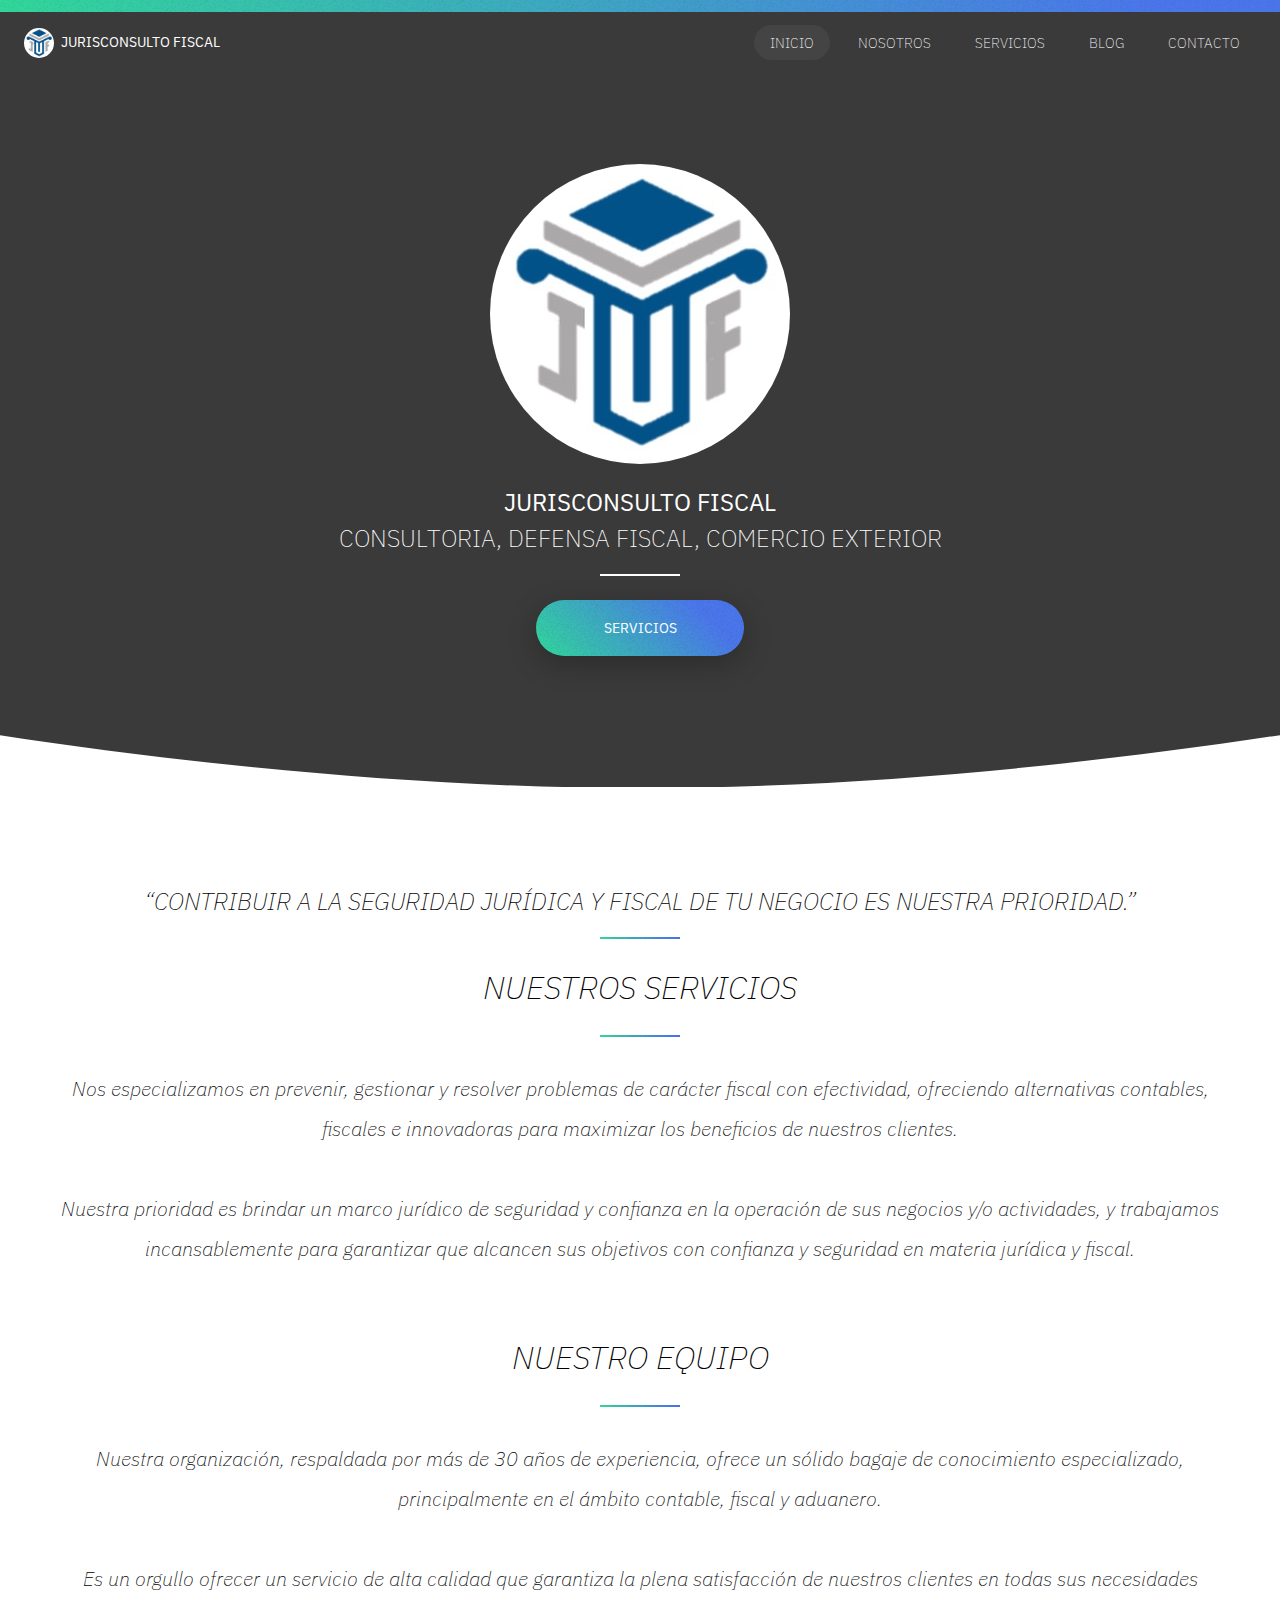
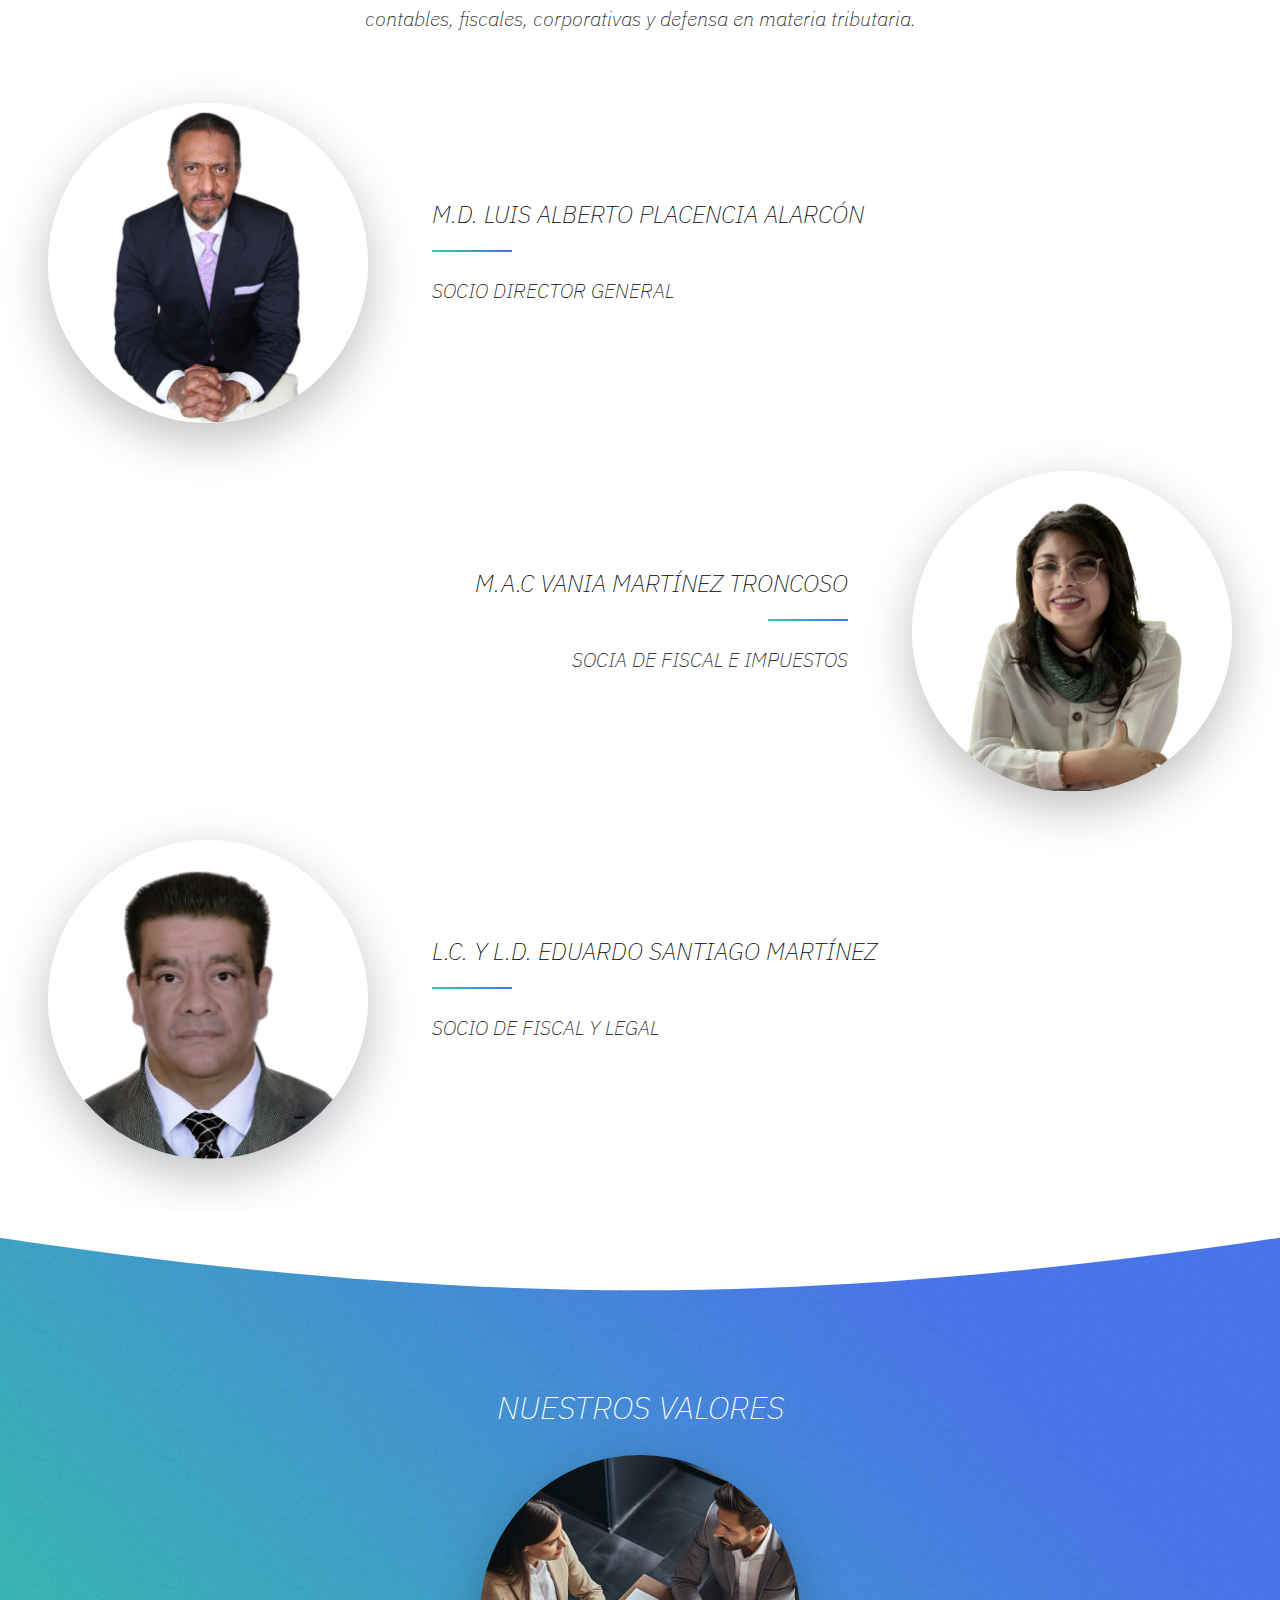
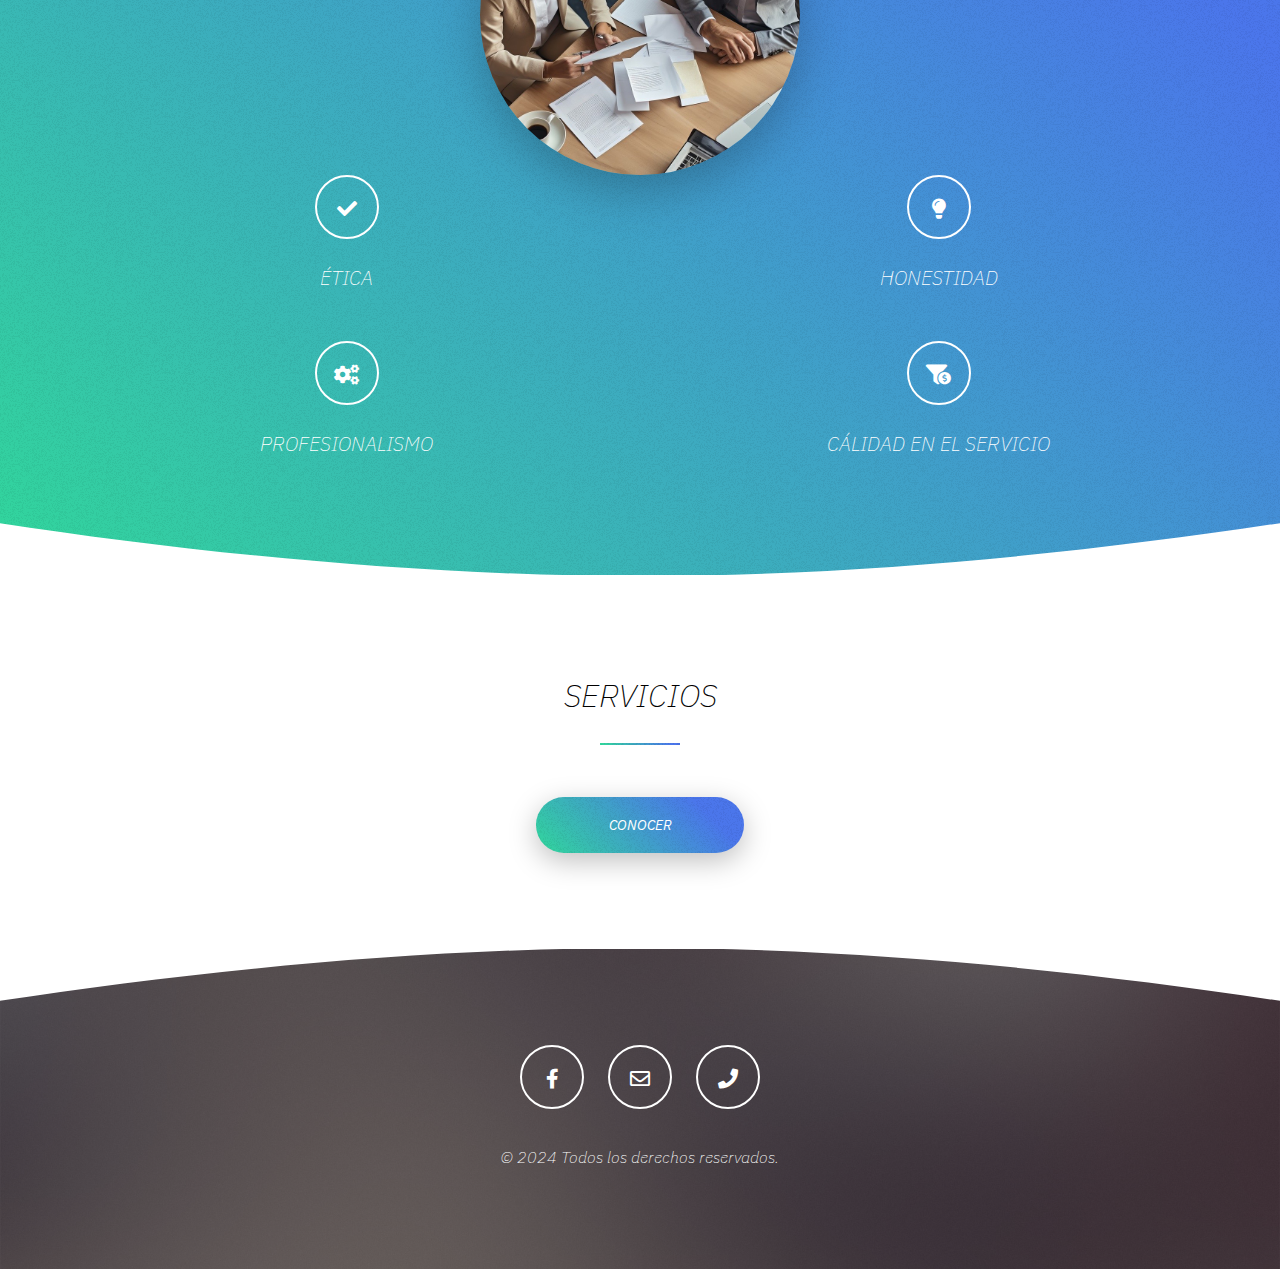
==== index.html @ c3cc542b "Update index.html" ====
<!DOCTYPE HTML>
<html lang="es">
	<head>
		<title>JURISCONSULTO FISCAL</title>
		<link href='images/logo.jpg' rel='shortcut icon' type='image/jpg'>
		<meta charset="utf-8" />
		<meta name="viewport" content="width=device-width, initial-scale=1, user-scalable=no" />
		<meta name="description" content="" />
		<meta name="keywords" content="" />
		<link rel="stylesheet" href="assets/css/main.css" />
	</head>
	<body class="is-preload">

		<!-- Wrapper -->
			<div id="wrapper">

				<!-- Header -->
					<section id="header" class="alt">

						<!-- Logo -->
							<a href="index.html" class="logo"><img src="images/logo.jpg" id="imagenavbar" alt="icon"><strong>JURISCONSULTO FISCAL</strong></a>

						<!-- Nav -->
							<nav id="nav">
								<ul>
									<li class="current"><a href="index.html">Inicio</a></li>
									<li><a href="#second">Nosotros</a></li>
									<li><a href="servicios.html">Servicios</a></li>
									<li><a href="blog.html">Blog</a></li>
									<li><a href="contacto.html">Contacto</a></li>
								</ul>
							</nav>

					</section>

				<!-- Banner -->
					<section id="banner">
						<div class="content">
							<header class="major special">
								<img src="images/logo.jpg" id="imageprin" alt="logo">
								<h3><strong>JURISCONSULTO FISCAL</strong><br>
									CONSULTORIA, DEFENSA FISCAL, COMERCIO EXTERIOR
								</h3>
							</header>
							<ul class="actions special">
								<li><a href="#first" class="button primary wide scrolly">servicios</a></li>
							</ul>
						</div>
					</section>

				<!-- Section -->
					<section class="wrapper style1" id="first">
						<div class="inner">
							<header class="major special">
								<h3><i>“Contribuir a la seguridad jurídica y fiscal de tu negocio es nuestra prioridad.”</h3>
								<h2>Nuestros servicios</h2>
								<p>Nos especializamos en prevenir, gestionar y resolver problemas de carácter fiscal con efectividad, ofreciendo alternativas contables, fiscales e innovadoras para maximizar los beneficios de nuestros clientes.<br/><br/>
									Nuestra prioridad es brindar un marco jurídico de seguridad y confianza en la operación de sus negocios y/o actividades, y trabajamos incansablemente para garantizar que alcancen sus objetivos con confianza y seguridad en materia jurídica y fiscal.</p>
								<h2 id="second">Nuestro equipo</h2>
								<p>Nuestra organización, respaldada por más de 30 años de experiencia, ofrece un sólido bagaje de conocimiento especializado, principalmente en el ámbito contable, fiscal y aduanero. <br><br>
									Es un orgullo ofrecer un servicio de alta calidad que garantiza la plena satisfacción de nuestros clientes en todas sus necesidades contables, fiscales, corporativas y defensa en materia tributaria.</p>
							</header>
							<div class="spotlights">
								<section>
									<div class="image"><img src="images/LAPA.jpg" alt="LAPA" /></div>
									<div class="content">
										<header class="major">
											<h3>M.D. Luis Alberto Placencia Alarcón</h3>
										</header>
										<h4>Socio Director General</h4>
									</div>
								</section>
								<section>
									<div class="image"><img src="images/VMT.jpg" alt="VMT" /></div>
									<div class="content">
										<header class="major">
											<h3>M.A.C Vania Martínez Troncoso</h3>
										</header>
										<h4>Socia de Fiscal e Impuestos</h4>
									</div>
								</section>
								<section>
									<div class="image"><img src="images/ESM.jpg" alt="ESM" /></div>
									<div class="content">
										<header class="major">
											<h3>L.C. y L.D. Eduardo Santiago Martínez</h3>
										</header>
										<h4>Socio de Fiscal y Legal</h4>
									</div>
								</section>
							</div>
						</div>
					</section>

				<!-- Section -->
					<section class="wrapper style2 alt">
						<div class="inner">
							<!-- <header class="major special"></header> -->
							<header class="special">
								<h2>Nuestros Valores</h2>
							</header>
							<div class="features">
								<ul>
									<li>
										<span class="icon alt major solid fas fa-check"></span>
										<h3>Ética</h3>
									</li>
									<li>
										<span class="icon alt major solid fas fa-cogs"></span>
										<h3>Profesionalismo</h3>
									</li>
								</ul>
								<span class="image" style="margin: auto;"><img src="images/banner2.jpg" alt="" /></span><br><br><br><br>
								<ul>
									<li>
										<span class="icon alt major solid far fa-lightbulb"></span>
										<h3>Honestidad</h3>
									</li>
									<li>
										<span class="icon alt major solid fas fa-funnel-dollar"></span>
										<h3>Cálidad en el servicio</h3>
									</li>
								</ul>
							</div>
						</div>
					</section>

				<!-- Section -->
					<section class="wrapper style1">
						<div class="inner">
							<header class="major special alt">
								<h2>Servicios</h2>
								<p></p>
							</header>
							<ul class="actions special">
								<li><a href="servicios.html" class="button primary wide">Conocer</a></li>
							</ul>
						</div>
					</section>

				<!-- Footer -->
					<section id="footer">
						<ul class="icons">
							<li><a href="#" class="icon alt brands fa-facebook-f"><span class="label">Facebook</span></a></li>
							<li><a href="contacto.html" class="icon alt fa-envelope"><span class="label">Email</span></a></li>
							<li><a href="contacto.html" class="icon alt solid fa-phone"><span class="label">Phone</span></a></li>
						</ul>
						<p class="copyright">
							&copy; 2024 Todos los derechos reservados.
						</p>
					</section>

			</div>

		<!-- Scripts -->
			<script src="assets/js/jquery.min.js"></script>
			<script src="assets/js/jquery.dropotron.min.js"></script>
			<script src="assets/js/jquery.scrollex.min.js"></script>
			<script src="assets/js/jquery.scrolly.min.js"></script>
			<script src="assets/js/browser.min.js"></script>
			<script src="assets/js/breakpoints.min.js"></script>
			<script src="assets/js/util.js"></script>
			<script src="assets/js/main.js"></script>

	</body>
</html>
---- assets/css/main.css ----
@import url(fontawesome-all.min.css);
@import url("https://fonts.googleapis.com/css?family=IBM+Plex+Sans:300,300i,500,500i");

/*
	Hyperbolic by Pixelarity
	pixelarity.com | hello@pixelarity.com
	License: pixelarity.com/license
*/

html, body, div, span, applet, object,
iframe, h1, h2, h3, h4, h5, h6, p, blockquote,
pre, a, abbr, acronym, address, big, cite,
code, del, dfn, em, img, ins, kbd, q, s, samp,
small, strike, strong, sub, sup, tt, var, b,
u, i, center, dl, dt, dd, ol, ul, li, fieldset,
form, label, legend, table, caption, tbody,
tfoot, thead, tr, th, td, article, aside,
canvas, details, embed, figure, figcaption,
footer, header, hgroup, menu, nav, output, ruby,
section, summary, time, mark, audio, video {
	margin: 0;
	padding: 0;
	border: 0;
	font-size: 100%;
	font: inherit;
	vertical-align: baseline;}

article, aside, details, figcaption, figure,
footer, header, hgroup, menu, nav, section {
	display: block;}

body {
	line-height: 1;
}

ol, ul {
	list-style: none;
}

blockquote, q {
	quotes: none;
}

	blockquote:before, blockquote:after, q:before, q:after {
		content: '';
		content: none;
	}

table {
	border-collapse: collapse;
	border-spacing: 0;
}

body {
	-webkit-text-size-adjust: none;
}

mark {
	background-color: transparent;
	color: inherit;
}

input::-moz-focus-inner {
	border: 0;
	padding: 0;
}

input, select, textarea {
	-moz-appearance: none;
	-webkit-appearance: none;
	-ms-appearance: none;
	appearance: none;
}

/* Basic */

	@-ms-viewport {
		width: device-width;
	}

	body {
		-ms-overflow-style: scrollbar;
	}

	@media screen and (max-width: 480px) {

		html, body {
			min-width: 320px;
		}

	}

	html {
		box-sizing: border-box;
	}

	*, *:before, *:after {
		box-sizing: inherit;
	}

	body.is-preload *, body.is-preload *:before, body.is-preload *:after {
		-moz-animation: none !important;
		-webkit-animation: none !important;
		-ms-animation: none !important;
		animation: none !important;
		-moz-transition: none !important;
		-webkit-transition: none !important;
		-ms-transition: none !important;
		transition: none !important;
	}

/* Typography */

	html {
		font-size: 14pt;
	}

		@media screen and (max-width: 1680px) {

			html {
				font-size: 12pt;
			}

		}

		@media screen and (max-width: 736px) {

			html {
				font-size: 11pt;
			}

		}

		@media screen and (max-width: 360px) {

			html {
				font-size: 10pt;
			}

		}

	body {
		background-color: #333333;
		color: #000000;
	}

	body, input, select, textarea {
		font-family: "IBM Plex Sans", Helvetica, sans-serif;
		font-weight: 200;
		font-size: 1rem;
		line-height: 2;
	}

	a {
		-moz-transition: color 0.2s ease-in-out, border-bottom-color 0.2s ease-in-out;
		-webkit-transition: color 0.2s ease-in-out, border-bottom-color 0.2s ease-in-out;
		-ms-transition: color 0.2s ease-in-out, border-bottom-color 0.2s ease-in-out;
		transition: color 0.2s ease-in-out, border-bottom-color 0.2s ease-in-out;
		border-bottom: dotted 1px;
		text-decoration: none;
	}

		a:hover {
			border-bottom-color: transparent;
		}

	strong, b {
		font-weight: 400;
	}

	em, i {
		font-style: italic;
	}

	p {
		margin: 0 0 2rem 0;
	}

	h1, h2, h3, h4, h5, h6 {
		font-weight: 200;
		line-height: 1.5;
		margin: 0 0 1.5rem 0;
		text-transform: uppercase;
	}

		h1 a, h2 a, h3 a, h4 a, h5 a, h6 a {
			color: inherit;
			text-decoration: none;
		}

	h1 {
		font-size: 3.25rem;
	}

	h2 {
		font-size: 2.5rem;
	}

	h3 {
		font-size: 1.75rem;
	}

	h4 {
		font-size: 1.25rem;
	}

	h5 {
		font-size: 0.9rem;
	}

	h6 {
		font-size: 0.7rem;
	}

	@media screen and (max-width: 1280px) {

		h1 {
			font-size: 2.75rem;
		}

		h2 {
			font-size: 2rem;
		}

		h3 {
			font-size: 1.5rem;
		}

	}

	@media screen and (max-width: 736px) {

		h1 {
			font-size: 2.25rem;
		}

		h2 {
			font-size: 1.5rem;
		}

		h3 {
			font-size: 1.25rem;
		}

	}

	sub {
		font-size: 0.8rem;
		position: relative;
		top: 0.5rem;
	}

	sup {
		font-size: 0.8rem;
		position: relative;
		top: -0.5rem;
	}

	blockquote {
		border-left: solid 0.5rem;
		font-style: italic;
		margin: 0 0 2rem 0;
		padding: 1rem 0 1rem 2rem;
	}

	code {
		border-radius: 6px;
		border: solid 1px;
		font-family: "Courier New", monospace;
		font-size: 0.9rem;
		margin: 0 0.25rem;
		padding: 0.25rem 0.65rem;
	}

	pre {
		-webkit-overflow-scrolling: touch;
		font-family: "Courier New", monospace;
		font-size: 0.9rem;
		margin: 0 0 2rem 0;
	}

		pre code {
			display: block;
			line-height: 1.75;
			padding: 1rem 1.5rem;
			overflow-x: auto;
		}

	hr {
		border: 0;
		border-bottom: solid 1px;
		margin: 2rem 0;
	}

		hr.major {
			margin: 4rem 0;
		}

		@media screen and (max-width: 736px) {

			hr.major {
				margin: 3rem 0;
			}

		}

	header.major h1, header.major h2, header.major h3, header.major h4, header.major h5, header.major h6 {
		margin: 0 0 0.875em 0;
		padding-bottom: 0.875em;
	}

		header.major h1:after, header.major h2:after, header.major h3:after, header.major h4:after, header.major h5:after, header.major h6:after {
			position: relative;
			top: 0.75em;
			content: '';
			height: 2px;
			display: block;
			width: 5rem;
		}

	header.major p {
		font-size: 1.25rem;
		margin: 0 0 6rem 0;
	}

	header.major.alt {
		margin-bottom: -3rem;
	}

	header.special {
		text-align: center;
	}

		header.special.major h1:after, header.special.major h2:after, header.special.major h3:after, header.special.major h4:after, header.special.major h5:after, header.special.major h6:after {
			margin: 0 auto;
		}

	@media screen and (max-width: 1280px) {

		header.major p {
			margin: 0 0 4rem 0;
		}

		header.major.alt {
			margin-bottom: -1rem;
		}

	}

	@media screen and (max-width: 736px) {

		header.major p {
			font-size: 1rem;
			margin: 0 0 3rem 0;
		}

		header.major.alt {
			margin-bottom: -1rem;
		}

	}

	@media screen and (max-width: 480px) {

		header.major p br {
			display: none;
		}

	}

	input, select, textarea {
		color: #000000;
	}

	a {
		color: #31d79b;
	}

	strong, b {
		color: #000000;
	}

	h1, h2, h3, h4, h5, h6 {
		color: #000000;
	}

	blockquote {
		border-left-color: rgba(0, 0, 0, 0.125);
	}

	code {
		background: rgba(0, 0, 0, 0.05);
		border-color: rgba(0, 0, 0, 0.125);
	}

	hr {
		border-bottom-color: rgba(0, 0, 0, 0.125);
	}

	header.major h1:after, header.major h2:after, header.major h3:after, header.major h4:after, header.major h5:after, header.major h6:after {
		background-color: #31d79b;
		background-image: url("../../images/overlay.png"), linear-gradient(90deg, rgba(49, 215, 155, 0), #4b76eb 90%);
		background-size: auto, auto;
		background-repeat: repeat, no-repeat;
	}

/* Row */

	.row {
		display: flex;
		flex-wrap: wrap;
		box-sizing: border-box;
		align-items: stretch;
	}

		.row > * {
			box-sizing: border-box;
		}

		.row.gtr-uniform > * > :last-child {
			margin-bottom: 0;
		}

		.row.aln-left {
			justify-content: flex-start;
		}

		.row.aln-center {
			justify-content: center;
		}

		.row.aln-right {
			justify-content: flex-end;
		}

		.row.aln-top {
			align-items: flex-start;
		}

		.row.aln-middle {
			align-items: center;
		}

		.row.aln-bottom {
			align-items: flex-end;
		}

		.row > .imp {
			order: -1;
		}

		.row > .col-1 {
			width: 8.33333%;
		}

		.row > .off-1 {
			margin-left: 8.33333%;
		}

		.row > .col-2 {
			width: 16.66667%;
		}

		.row > .off-2 {
			margin-left: 16.66667%;
		}

		.row > .col-3 {
			width: 25%;
		}

		.row > .off-3 {
			margin-left: 25%;
		}

		.row > .col-4 {
			width: 33.33333%;
		}

		.row > .off-4 {
			margin-left: 33.33333%;
		}

		.row > .col-5 {
			width: 41.66667%;
		}

		.row > .off-5 {
			margin-left: 41.66667%;
		}

		.row > .col-6 {
			width: 50%;
		}

		.row > .off-6 {
			margin-left: 50%;
		}

		.row > .col-7 {
			width: 58.33333%;
		}

		.row > .off-7 {
			margin-left: 58.33333%;
		}

		.row > .col-8 {
			width: 66.66667%;
		}

		.row > .off-8 {
			margin-left: 66.66667%;
		}

		.row > .col-9 {
			width: 75%;
		}

		.row > .off-9 {
			margin-left: 75%;
		}

		.row > .col-10 {
			width: 83.33333%;
		}

		.row > .off-10 {
			margin-left: 83.33333%;
		}

		.row > .col-11 {
			width: 91.66667%;
		}

		.row > .off-11 {
			margin-left: 91.66667%;
		}

		.row > .col-12 {
			width: 100%;
		}

		.row > .off-12 {
			margin-left: 100%;
		}

		.row.gtr-0 {
			margin-top: 0;
			margin-left: 0rem;
		}

			.row.gtr-0 > * {
				padding: 0 0 0 0rem;
			}

			.row.gtr-0.gtr-uniform {
				margin-top: 0rem;
			}

				.row.gtr-0.gtr-uniform > * {
					padding-top: 0rem;
				}

		.row.gtr-25 {
			margin-top: 0;
			margin-left: -0.5rem;
		}

			.row.gtr-25 > * {
				padding: 0 0 0 0.5rem;
			}

			.row.gtr-25.gtr-uniform {
				margin-top: -0.5rem;
			}

				.row.gtr-25.gtr-uniform > * {
					padding-top: 0.5rem;
				}

		.row.gtr-50 {
			margin-top: 0;
			margin-left: -1rem;
		}

			.row.gtr-50 > * {
				padding: 0 0 0 1rem;
			}

			.row.gtr-50.gtr-uniform {
				margin-top: -1rem;
			}

				.row.gtr-50.gtr-uniform > * {
					padding-top: 1rem;
				}

		.row {
			margin-top: 0;
			margin-left: -2rem;
		}

			.row > * {
				padding: 0 0 0 2rem;
			}

			.row.gtr-uniform {
				margin-top: -2rem;
			}

				.row.gtr-uniform > * {
					padding-top: 2rem;
				}

		.row.gtr-150 {
			margin-top: 0;
			margin-left: -3rem;
		}

			.row.gtr-150 > * {
				padding: 0 0 0 3rem;
			}

			.row.gtr-150.gtr-uniform {
				margin-top: -3rem;
			}

				.row.gtr-150.gtr-uniform > * {
					padding-top: 3rem;
				}

		.row.gtr-200 {
			margin-top: 0;
			margin-left: -4rem;
		}

			.row.gtr-200 > * {
				padding: 0 0 0 4rem;
			}

			.row.gtr-200.gtr-uniform {
				margin-top: -4rem;
			}

				.row.gtr-200.gtr-uniform > * {
					padding-top: 4rem;
				}

		@media screen and (max-width: 1680px) {

			.row {
				display: flex;
				flex-wrap: wrap;
				box-sizing: border-box;
				align-items: stretch;
			}

				.row > * {
					box-sizing: border-box;
				}

				.row.gtr-uniform > * > :last-child {
					margin-bottom: 0;
				}

				.row.aln-left {
					justify-content: flex-start;
				}

				.row.aln-center {
					justify-content: center;
				}

				.row.aln-right {
					justify-content: flex-end;
				}

				.row.aln-top {
					align-items: flex-start;
				}

				.row.aln-middle {
					align-items: center;
				}

				.row.aln-bottom {
					align-items: flex-end;
				}

				.row > .imp-xlarge {
					order: -1;
				}

				.row > .col-1-xlarge {
					width: 8.33333%;
				}

				.row > .off-1-xlarge {
					margin-left: 8.33333%;
				}

				.row > .col-2-xlarge {
					width: 16.66667%;
				}

				.row > .off-2-xlarge {
					margin-left: 16.66667%;
				}

				.row > .col-3-xlarge {
					width: 25%;
				}

				.row > .off-3-xlarge {
					margin-left: 25%;
				}

				.row > .col-4-xlarge {
					width: 33.33333%;
				}

				.row > .off-4-xlarge {
					margin-left: 33.33333%;
				}

				.row > .col-5-xlarge {
					width: 41.66667%;
				}

				.row > .off-5-xlarge {
					margin-left: 41.66667%;
				}

				.row > .col-6-xlarge {
					width: 50%;
				}

				.row > .off-6-xlarge {
					margin-left: 50%;
				}

				.row > .col-7-xlarge {
					width: 58.33333%;
				}

				.row > .off-7-xlarge {
					margin-left: 58.33333%;
				}

				.row > .col-8-xlarge {
					width: 66.66667%;
				}

				.row > .off-8-xlarge {
					margin-left: 66.66667%;
				}

				.row > .col-9-xlarge {
					width: 75%;
				}

				.row > .off-9-xlarge {
					margin-left: 75%;
				}

				.row > .col-10-xlarge {
					width: 83.33333%;
				}

				.row > .off-10-xlarge {
					margin-left: 83.33333%;
				}

				.row > .col-11-xlarge {
					width: 91.66667%;
				}

				.row > .off-11-xlarge {
					margin-left: 91.66667%;
				}

				.row > .col-12-xlarge {
					width: 100%;
				}

				.row > .off-12-xlarge {
					margin-left: 100%;
				}

				.row.gtr-0 {
					margin-top: 0;
					margin-left: 0rem;
				}

					.row.gtr-0 > * {
						padding: 0 0 0 0rem;
					}

					.row.gtr-0.gtr-uniform {
						margin-top: 0rem;
					}

						.row.gtr-0.gtr-uniform > * {
							padding-top: 0rem;
						}

				.row.gtr-25 {
					margin-top: 0;
					margin-left: -0.5rem;
				}

					.row.gtr-25 > * {
						padding: 0 0 0 0.5rem;
					}

					.row.gtr-25.gtr-uniform {
						margin-top: -0.5rem;
					}

						.row.gtr-25.gtr-uniform > * {
							padding-top: 0.5rem;
						}

				.row.gtr-50 {
					margin-top: 0;
					margin-left: -1rem;
				}

					.row.gtr-50 > * {
						padding: 0 0 0 1rem;
					}

					.row.gtr-50.gtr-uniform {
						margin-top: -1rem;
					}

						.row.gtr-50.gtr-uniform > * {
							padding-top: 1rem;
						}

				.row {
					margin-top: 0;
					margin-left: -2rem;
				}

					.row > * {
						padding: 0 0 0 2rem;
					}

					.row.gtr-uniform {
						margin-top: -2rem;
					}

						.row.gtr-uniform > * {
							padding-top: 2rem;
						}

				.row.gtr-150 {
					margin-top: 0;
					margin-left: -3rem;
				}

					.row.gtr-150 > * {
						padding: 0 0 0 3rem;
					}

					.row.gtr-150.gtr-uniform {
						margin-top: -3rem;
					}

						.row.gtr-150.gtr-uniform > * {
							padding-top: 3rem;
						}

				.row.gtr-200 {
					margin-top: 0;
					margin-left: -4rem;
				}

					.row.gtr-200 > * {
						padding: 0 0 0 4rem;
					}

					.row.gtr-200.gtr-uniform {
						margin-top: -4rem;
					}

						.row.gtr-200.gtr-uniform > * {
							padding-top: 4rem;
						}

		}

		@media screen and (max-width: 1280px) {

			.row {
				display: flex;
				flex-wrap: wrap;
				box-sizing: border-box;
				align-items: stretch;
			}

				.row > * {
					box-sizing: border-box;
				}

				.row.gtr-uniform > * > :last-child {
					margin-bottom: 0;
				}

				.row.aln-left {
					justify-content: flex-start;
				}

				.row.aln-center {
					justify-content: center;
				}

				.row.aln-right {
					justify-content: flex-end;
				}

				.row.aln-top {
					align-items: flex-start;
				}

				.row.aln-middle {
					align-items: center;
				}

				.row.aln-bottom {
					align-items: flex-end;
				}

				.row > .imp-large {
					order: -1;
				}

				.row > .col-1-large {
					width: 8.33333%;
				}

				.row > .off-1-large {
					margin-left: 8.33333%;
				}

				.row > .col-2-large {
					width: 16.66667%;
				}

				.row > .off-2-large {
					margin-left: 16.66667%;
				}

				.row > .col-3-large {
					width: 25%;
				}

				.row > .off-3-large {
					margin-left: 25%;
				}

				.row > .col-4-large {
					width: 33.33333%;
				}

				.row > .off-4-large {
					margin-left: 33.33333%;
				}

				.row > .col-5-large {
					width: 41.66667%;
				}

				.row > .off-5-large {
					margin-left: 41.66667%;
				}

				.row > .col-6-large {
					width: 50%;
				}

				.row > .off-6-large {
					margin-left: 50%;
				}

				.row > .col-7-large {
					width: 58.33333%;
				}

				.row > .off-7-large {
					margin-left: 58.33333%;
				}

				.row > .col-8-large {
					width: 66.66667%;
				}

				.row > .off-8-large {
					margin-left: 66.66667%;
				}

				.row > .col-9-large {
					width: 75%;
				}

				.row > .off-9-large {
					margin-left: 75%;
				}

				.row > .col-10-large {
					width: 83.33333%;
				}

				.row > .off-10-large {
					margin-left: 83.33333%;
				}

				.row > .col-11-large {
					width: 91.66667%;
				}

				.row > .off-11-large {
					margin-left: 91.66667%;
				}

				.row > .col-12-large {
					width: 100%;
				}

				.row > .off-12-large {
					margin-left: 100%;
				}

				.row.gtr-0 {
					margin-top: 0;
					margin-left: 0rem;
				}

					.row.gtr-0 > * {
						padding: 0 0 0 0rem;
					}

					.row.gtr-0.gtr-uniform {
						margin-top: 0rem;
					}

						.row.gtr-0.gtr-uniform > * {
							padding-top: 0rem;
						}

				.row.gtr-25 {
					margin-top: 0;
					margin-left: -0.375rem;
				}

					.row.gtr-25 > * {
						padding: 0 0 0 0.375rem;
					}

					.row.gtr-25.gtr-uniform {
						margin-top: -0.375rem;
					}

						.row.gtr-25.gtr-uniform > * {
							padding-top: 0.375rem;
						}

				.row.gtr-50 {
					margin-top: 0;
					margin-left: -0.75rem;
				}

					.row.gtr-50 > * {
						padding: 0 0 0 0.75rem;
					}

					.row.gtr-50.gtr-uniform {
						margin-top: -0.75rem;
					}

						.row.gtr-50.gtr-uniform > * {
							padding-top: 0.75rem;
						}

				.row {
					margin-top: 0;
					margin-left: -1.5rem;
				}

					.row > * {
						padding: 0 0 0 1.5rem;
					}

					.row.gtr-uniform {
						margin-top: -1.5rem;
					}

						.row.gtr-uniform > * {
							padding-top: 1.5rem;
						}

				.row.gtr-150 {
					margin-top: 0;
					margin-left: -2.25rem;
				}

					.row.gtr-150 > * {
						padding: 0 0 0 2.25rem;
					}

					.row.gtr-150.gtr-uniform {
						margin-top: -2.25rem;
					}

						.row.gtr-150.gtr-uniform > * {
							padding-top: 2.25rem;
						}

				.row.gtr-200 {
					margin-top: 0;
					margin-left: -3rem;
				}

					.row.gtr-200 > * {
						padding: 0 0 0 3rem;
					}

					.row.gtr-200.gtr-uniform {
						margin-top: -3rem;
					}

						.row.gtr-200.gtr-uniform > * {
							padding-top: 3rem;
						}

		}

		@media screen and (max-width: 980px) {

			.row {
				display: flex;
				flex-wrap: wrap;
				box-sizing: border-box;
				align-items: stretch;
			}

				.row > * {
					box-sizing: border-box;
				}

				.row.gtr-uniform > * > :last-child {
					margin-bottom: 0;
				}

				.row.aln-left {
					justify-content: flex-start;
				}

				.row.aln-center {
					justify-content: center;
				}

				.row.aln-right {
					justify-content: flex-end;
				}

				.row.aln-top {
					align-items: flex-start;
				}

				.row.aln-middle {
					align-items: center;
				}

				.row.aln-bottom {
					align-items: flex-end;
				}

				.row > .imp-medium {
					order: -1;
				}

				.row > .col-1-medium {
					width: 8.33333%;
				}

				.row > .off-1-medium {
					margin-left: 8.33333%;
				}

				.row > .col-2-medium {
					width: 16.66667%;
				}

				.row > .off-2-medium {
					margin-left: 16.66667%;
				}

				.row > .col-3-medium {
					width: 25%;
				}

				.row > .off-3-medium {
					margin-left: 25%;
				}

				.row > .col-4-medium {
					width: 33.33333%;
				}

				.row > .off-4-medium {
					margin-left: 33.33333%;
				}

				.row > .col-5-medium {
					width: 41.66667%;
				}

				.row > .off-5-medium {
					margin-left: 41.66667%;
				}

				.row > .col-6-medium {
					width: 50%;
				}

				.row > .off-6-medium {
					margin-left: 50%;
				}

				.row > .col-7-medium {
					width: 58.33333%;
				}

				.row > .off-7-medium {
					margin-left: 58.33333%;
				}

				.row > .col-8-medium {
					width: 66.66667%;
				}

				.row > .off-8-medium {
					margin-left: 66.66667%;
				}

				.row > .col-9-medium {
					width: 75%;
				}

				.row > .off-9-medium {
					margin-left: 75%;
				}

				.row > .col-10-medium {
					width: 83.33333%;
				}

				.row > .off-10-medium {
					margin-left: 83.33333%;
				}

				.row > .col-11-medium {
					width: 91.66667%;
				}

				.row > .off-11-medium {
					margin-left: 91.66667%;
				}

				.row > .col-12-medium {
					width: 100%;
				}

				.row > .off-12-medium {
					margin-left: 100%;
				}

				.row.gtr-0 {
					margin-top: 0;
					margin-left: 0rem;
				}

					.row.gtr-0 > * {
						padding: 0 0 0 0rem;
					}

					.row.gtr-0.gtr-uniform {
						margin-top: 0rem;
					}

						.row.gtr-0.gtr-uniform > * {
							padding-top: 0rem;
						}

				.row.gtr-25 {
					margin-top: 0;
					margin-left: -0.375rem;
				}

					.row.gtr-25 > * {
						padding: 0 0 0 0.375rem;
					}

					.row.gtr-25.gtr-uniform {
						margin-top: -0.375rem;
					}

						.row.gtr-25.gtr-uniform > * {
							padding-top: 0.375rem;
						}

				.row.gtr-50 {
					margin-top: 0;
					margin-left: -0.75rem;
				}

					.row.gtr-50 > * {
						padding: 0 0 0 0.75rem;
					}

					.row.gtr-50.gtr-uniform {
						margin-top: -0.75rem;
					}

						.row.gtr-50.gtr-uniform > * {
							padding-top: 0.75rem;
						}

				.row {
					margin-top: 0;
					margin-left: -1.5rem;
				}

					.row > * {
						padding: 0 0 0 1.5rem;
					}

					.row.gtr-uniform {
						margin-top: -1.5rem;
					}

						.row.gtr-uniform > * {
							padding-top: 1.5rem;
						}

				.row.gtr-150 {
					margin-top: 0;
					margin-left: -2.25rem;
				}

					.row.gtr-150 > * {
						padding: 0 0 0 2.25rem;
					}

					.row.gtr-150.gtr-uniform {
						margin-top: -2.25rem;
					}

						.row.gtr-150.gtr-uniform > * {
							padding-top: 2.25rem;
						}

				.row.gtr-200 {
					margin-top: 0;
					margin-left: -3rem;
				}

					.row.gtr-200 > * {
						padding: 0 0 0 3rem;
					}

					.row.gtr-200.gtr-uniform {
						margin-top: -3rem;
					}

						.row.gtr-200.gtr-uniform > * {
							padding-top: 3rem;
						}

		}

		@media screen and (max-width: 736px) {

			.row {
				display: flex;
				flex-wrap: wrap;
				box-sizing: border-box;
				align-items: stretch;
			}

				.row > * {
					box-sizing: border-box;
				}

				.row.gtr-uniform > * > :last-child {
					margin-bottom: 0;
				}

				.row.aln-left {
					justify-content: flex-start;
				}

				.row.aln-center {
					justify-content: center;
				}

				.row.aln-right {
					justify-content: flex-end;
				}

				.row.aln-top {
					align-items: flex-start;
				}

				.row.aln-middle {
					align-items: center;
				}

				.row.aln-bottom {
					align-items: flex-end;
				}

				.row > .imp-small {
					order: -1;
				}

				.row > .col-1-small {
					width: 8.33333%;
				}

				.row > .off-1-small {
					margin-left: 8.33333%;
				}

				.row > .col-2-small {
					width: 16.66667%;
				}

				.row > .off-2-small {
					margin-left: 16.66667%;
				}

				.row > .col-3-small {
					width: 25%;
				}

				.row > .off-3-small {
					margin-left: 25%;
				}

				.row > .col-4-small {
					width: 33.33333%;
				}

				.row > .off-4-small {
					margin-left: 33.33333%;
				}

				.row > .col-5-small {
					width: 41.66667%;
				}

				.row > .off-5-small {
					margin-left: 41.66667%;
				}

				.row > .col-6-small {
					width: 50%;
				}

				.row > .off-6-small {
					margin-left: 50%;
				}

				.row > .col-7-small {
					width: 58.33333%;
				}

				.row > .off-7-small {
					margin-left: 58.33333%;
				}

				.row > .col-8-small {
					width: 66.66667%;
				}

				.row > .off-8-small {
					margin-left: 66.66667%;
				}

				.row > .col-9-small {
					width: 75%;
				}

				.row > .off-9-small {
					margin-left: 75%;
				}

				.row > .col-10-small {
					width: 83.33333%;
				}

				.row > .off-10-small {
					margin-left: 83.33333%;
				}

				.row > .col-11-small {
					width: 91.66667%;
				}

				.row > .off-11-small {
					margin-left: 91.66667%;
				}

				.row > .col-12-small {
					width: 100%;
				}

				.row > .off-12-small {
					margin-left: 100%;
				}

				.row.gtr-0 {
					margin-top: 0;
					margin-left: 0rem;
				}

					.row.gtr-0 > * {
						padding: 0 0 0 0rem;
					}

					.row.gtr-0.gtr-uniform {
						margin-top: 0rem;
					}

						.row.gtr-0.gtr-uniform > * {
							padding-top: 0rem;
						}

				.row.gtr-25 {
					margin-top: 0;
					margin-left: -0.3125rem;
				}

					.row.gtr-25 > * {
						padding: 0 0 0 0.3125rem;
					}

					.row.gtr-25.gtr-uniform {
						margin-top: -0.3125rem;
					}

						.row.gtr-25.gtr-uniform > * {
							padding-top: 0.3125rem;
						}

				.row.gtr-50 {
					margin-top: 0;
					margin-left: -0.625rem;
				}

					.row.gtr-50 > * {
						padding: 0 0 0 0.625rem;
					}

					.row.gtr-50.gtr-uniform {
						margin-top: -0.625rem;
					}

						.row.gtr-50.gtr-uniform > * {
							padding-top: 0.625rem;
						}

				.row {
					margin-top: 0;
					margin-left: -1.25rem;
				}

					.row > * {
						padding: 0 0 0 1.25rem;
					}

					.row.gtr-uniform {
						margin-top: -1.25rem;
					}

						.row.gtr-uniform > * {
							padding-top: 1.25rem;
						}

				.row.gtr-150 {
					margin-top: 0;
					margin-left: -1.875rem;
				}

					.row.gtr-150 > * {
						padding: 0 0 0 1.875rem;
					}

					.row.gtr-150.gtr-uniform {
						margin-top: -1.875rem;
					}

						.row.gtr-150.gtr-uniform > * {
							padding-top: 1.875rem;
						}

				.row.gtr-200 {
					margin-top: 0;
					margin-left: -2.5rem;
				}

					.row.gtr-200 > * {
						padding: 0 0 0 2.5rem;
					}

					.row.gtr-200.gtr-uniform {
						margin-top: -2.5rem;
					}

						.row.gtr-200.gtr-uniform > * {
							padding-top: 2.5rem;
						}

		}

		@media screen and (max-width: 480px) {

			.row {
				display: flex;
				flex-wrap: wrap;
				box-sizing: border-box;
				align-items: stretch;
			}

				.row > * {
					box-sizing: border-box;
				}

				.row.gtr-uniform > * > :last-child {
					margin-bottom: 0;
				}

				.row.aln-left {
					justify-content: flex-start;
				}

				.row.aln-center {
					justify-content: center;
				}

				.row.aln-right {
					justify-content: flex-end;
				}

				.row.aln-top {
					align-items: flex-start;
				}

				.row.aln-middle {
					align-items: center;
				}

				.row.aln-bottom {
					align-items: flex-end;
				}

				.row > .imp-xsmall {
					order: -1;
				}

				.row > .col-1-xsmall {
					width: 8.33333%;
				}

				.row > .off-1-xsmall {
					margin-left: 8.33333%;
				}

				.row > .col-2-xsmall {
					width: 16.66667%;
				}

				.row > .off-2-xsmall {
					margin-left: 16.66667%;
				}

				.row > .col-3-xsmall {
					width: 25%;
				}

				.row > .off-3-xsmall {
					margin-left: 25%;
				}

				.row > .col-4-xsmall {
					width: 33.33333%;
				}

				.row > .off-4-xsmall {
					margin-left: 33.33333%;
				}

				.row > .col-5-xsmall {
					width: 41.66667%;
				}

				.row > .off-5-xsmall {
					margin-left: 41.66667%;
				}

				.row > .col-6-xsmall {
					width: 50%;
				}

				.row > .off-6-xsmall {
					margin-left: 50%;
				}

				.row > .col-7-xsmall {
					width: 58.33333%;
				}

				.row > .off-7-xsmall {
					margin-left: 58.33333%;
				}

				.row > .col-8-xsmall {
					width: 66.66667%;
				}

				.row > .off-8-xsmall {
					margin-left: 66.66667%;
				}

				.row > .col-9-xsmall {
					width: 75%;
				}

				.row > .off-9-xsmall {
					margin-left: 75%;
				}

				.row > .col-10-xsmall {
					width: 83.33333%;
				}

				.row > .off-10-xsmall {
					margin-left: 83.33333%;
				}

				.row > .col-11-xsmall {
					width: 91.66667%;
				}

				.row > .off-11-xsmall {
					margin-left: 91.66667%;
				}

				.row > .col-12-xsmall {
					width: 100%;
				}

				.row > .off-12-xsmall {
					margin-left: 100%;
				}

				.row.gtr-0 {
					margin-top: 0;
					margin-left: 0rem;
				}

					.row.gtr-0 > * {
						padding: 0 0 0 0rem;
					}

					.row.gtr-0.gtr-uniform {
						margin-top: 0rem;
					}

						.row.gtr-0.gtr-uniform > * {
							padding-top: 0rem;
						}

				.row.gtr-25 {
					margin-top: 0;
					margin-left: -0.3125rem;
				}

					.row.gtr-25 > * {
						padding: 0 0 0 0.3125rem;
					}

					.row.gtr-25.gtr-uniform {
						margin-top: -0.3125rem;
					}

						.row.gtr-25.gtr-uniform > * {
							padding-top: 0.3125rem;
						}

				.row.gtr-50 {
					margin-top: 0;
					margin-left: -0.625rem;
				}

					.row.gtr-50 > * {
						padding: 0 0 0 0.625rem;
					}

					.row.gtr-50.gtr-uniform {
						margin-top: -0.625rem;
					}

						.row.gtr-50.gtr-uniform > * {
							padding-top: 0.625rem;
						}

				.row {
					margin-top: 0;
					margin-left: -1.25rem;
				}

					.row > * {
						padding: 0 0 0 1.25rem;
					}

					.row.gtr-uniform {
						margin-top: -1.25rem;
					}

						.row.gtr-uniform > * {
							padding-top: 1.25rem;
						}

				.row.gtr-150 {
					margin-top: 0;
					margin-left: -1.875rem;
				}

					.row.gtr-150 > * {
						padding: 0 0 0 1.875rem;
					}

					.row.gtr-150.gtr-uniform {
						margin-top: -1.875rem;
					}

						.row.gtr-150.gtr-uniform > * {
							padding-top: 1.875rem;
						}

				.row.gtr-200 {
					margin-top: 0;
					margin-left: -2.5rem;
				}

					.row.gtr-200 > * {
						padding: 0 0 0 2.5rem;
					}

					.row.gtr-200.gtr-uniform {
						margin-top: -2.5rem;
					}

						.row.gtr-200.gtr-uniform > * {
							padding-top: 2.5rem;
						}

		}

/* Box */

	.box {
		border: solid 1px;
		border-radius: 6px;
		margin-bottom: 2rem;
		padding: 1.5rem;
	}

		.box > :last-child {
			margin-bottom: 0;
		}

		.box.alt {
			border: 0;
			border-radius: 0;
			padding: 0;
		}

	.box {
		border-color: rgba(0, 0, 0, 0.125);
	}

/* Button */

	input[type="submit"],
	input[type="reset"],
	input[type="button"],
	button,
	.button {
		-moz-appearance: none;
		-webkit-appearance: none;
		-ms-appearance: none;
		appearance: none;
		-moz-transition: background-color 0.2s ease-in-out, box-shadow 0.2s ease-in-out, color 0.2s ease-in-out, -moz-transform 0.1s ease-in-out;
		-webkit-transition: background-color 0.2s ease-in-out, box-shadow 0.2s ease-in-out, color 0.2s ease-in-out, -webkit-transform 0.1s ease-in-out;
		-ms-transition: background-color 0.2s ease-in-out, box-shadow 0.2s ease-in-out, color 0.2s ease-in-out, -ms-transform 0.1s ease-in-out;
		transition: background-color 0.2s ease-in-out, box-shadow 0.2s ease-in-out, color 0.2s ease-in-out, transform 0.1s ease-in-out;
		border: 0;
		border-radius: 6px;
		cursor: pointer;
		display: inline-block;
		font-weight: 400;
		height: 3.5rem;
		line-height: 3.5rem;
		padding: 0 2rem;
		text-align: center;
		text-decoration: none;
		white-space: nowrap;
		text-transform: uppercase;
		font-size: 0.9rem;
		border-radius: 3.5rem;
	}

		input[type="submit"].small,
		input[type="reset"].small,
		input[type="button"].small,
		button.small,
		.button.small {
			font-size: 0.8rem;
			height: 2.625rem;
			line-height: 2.625rem;
			padding: 0 1.75rem;
		}

		input[type="submit"].large,
		input[type="reset"].large,
		input[type="button"].large,
		button.large,
		.button.large {
			font-size: 1.25rem;
			height: 4.375rem;
			line-height: 4.375rem;
			padding: 0 3rem;
		}

		input[type="submit"].wide,
		input[type="reset"].wide,
		input[type="button"].wide,
		button.wide,
		.button.wide {
			min-width: 13rem;
		}

		input[type="submit"].icon:before,
		input[type="reset"].icon:before,
		input[type="button"].icon:before,
		button.icon:before,
		.button.icon:before {
			margin-right: 0.5rem;
		}

		input[type="submit"].fit,
		input[type="reset"].fit,
		input[type="button"].fit,
		button.fit,
		.button.fit {
			width: 100%;
		}

		input[type="submit"].disabled, input[type="submit"]:disabled,
		input[type="reset"].disabled,
		input[type="reset"]:disabled,
		input[type="button"].disabled,
		input[type="button"]:disabled,
		button.disabled,
		button:disabled,
		.button.disabled,
		.button:disabled {
			pointer-events: none;
			opacity: 0.25;
		}

	input[type="submit"],
	input[type="reset"],
	input[type="button"],
	button,
	.button {
		background-color: transparent;
		box-shadow: inset 0 0 0 1px #000000;
		color: #000000 !important;
	}

		input[type="submit"]:hover,
		input[type="reset"]:hover,
		input[type="button"]:hover,
		button:hover,
		.button:hover {
			box-shadow: inset 0 0 0 1px #31d79b;
			color: #31d79b !important;
		}

			input[type="submit"]:hover:active,
			input[type="reset"]:hover:active,
			input[type="button"]:hover:active,
			button:hover:active,
			.button:hover:active {
				background-color: rgba(49, 215, 155, 0.25);
			}

		input[type="submit"].primary,
		input[type="reset"].primary,
		input[type="button"].primary,
		button.primary,
		.button.primary {
			background-color: #31d79b;
			background-image: url("../../images/overlay.png"), linear-gradient(45deg, rgba(49, 215, 155, 0), #4b76eb 80%);
			background-size: auto, auto;
			background-repeat: repeat, no-repeat;
			box-shadow: 0 0.5rem 1.75rem 0 rgba(0, 0, 0, 0.25);
			color: #ffffff !important;
		}

			input[type="submit"].primary:hover,
			input[type="reset"].primary:hover,
			input[type="button"].primary:hover,
			button.primary:hover,
			.button.primary:hover {
				background-color: #53deac;
			}

				input[type="submit"].primary:hover:active,
				input[type="reset"].primary:hover:active,
				input[type="button"].primary:hover:active,
				button.primary:hover:active,
				.button.primary:hover:active {
					background-color: #2ab583;
				}

/* Form */

	form {
		margin: 0 0 2rem 0;
	}

	input[type="text"],
	input[type="password"],
	input[type="email"],
	input[type="tel"],
	input[type="search"],
	input[type="url"],
	select,
	textarea {
		-moz-appearance: none;
		-webkit-appearance: none;
		-ms-appearance: none;
		appearance: none;
		background-color: transparent;
		border-radius: 6px;
		border: none;
		border: solid 1px;
		color: inherit;
		display: block;
		outline: 0;
		padding: 0 1.25rem;
		text-decoration: none;
		width: 100%;
	}

		input[type="text"]:invalid,
		input[type="password"]:invalid,
		input[type="email"]:invalid,
		input[type="tel"]:invalid,
		input[type="search"]:invalid,
		input[type="url"]:invalid,
		select:invalid,
		textarea:invalid {
			box-shadow: none;
		}

	label {
		display: block;
		font-size: 1rem;
		font-weight: 400;
		margin: 0 0 1rem 0;
	}

	input[type="text"],
	input[type="password"],
	input[type="email"],
	input[type="tel"],
	input[type="search"],
	input[type="url"] {
		height: 3.5rem;
	}

	select {
		background-size: 1.25rem;
		background-repeat: no-repeat;
		background-position: calc(100% - 1rem) center;
		height: 3.5rem;
		padding-right: 3.5rem;
		text-overflow: ellipsis;
	}

		select:focus::-ms-value {
			background-color: transparent;
		}

		select::-ms-expand {
			display: none;
		}

	textarea {
		padding: 0.75rem 1rem;
	}

	input[type="checkbox"],
	input[type="radio"] {
		-moz-appearance: none;
		-webkit-appearance: none;
		-ms-appearance: none;
		appearance: none;
		display: block;
		float: left;
		margin-right: -2rem;
		opacity: 0;
		width: 1rem;
		z-index: -1;
	}

		input[type="checkbox"] + label,
		input[type="radio"] + label {
			text-decoration: none;
			cursor: pointer;
			display: inline-block;
			font-size: 1rem;
			font-weight: 200;
			padding-left: 2.975rem;
			padding-right: 0.875rem;
			position: relative;
		}

			input[type="checkbox"] + label:before,
			input[type="radio"] + label:before {
				-moz-osx-font-smoothing: grayscale;
				-webkit-font-smoothing: antialiased;
				display: inline-block;
				font-style: normal;
				font-variant: normal;
				text-rendering: auto;
				line-height: 1;
				text-transform: none !important;
				font-family: 'Font Awesome 5 Free';
				font-weight: 900;
			}

			input[type="checkbox"] + label:before,
			input[type="radio"] + label:before {
				border-radius: 6px;
				border: solid 1px;
				content: '';
				display: inline-block;
				font-size: 0.85rem;
				height: 2.1rem;
				left: 0;
				line-height: 2.0125rem;
				position: absolute;
				text-align: center;
				top: -0.175rem;
				width: 2.1rem;
			}

		input[type="checkbox"]:checked + label:before,
		input[type="radio"]:checked + label:before {
			content: '\f00c';
		}

	input[type="checkbox"] + label:before {
		border-radius: 6px;
	}

	input[type="radio"] + label:before {
		border-radius: 100%;
	}

	::-webkit-input-placeholder {
		opacity: 1.0;
	}

	:-moz-placeholder {
		opacity: 1.0;
	}

	::-moz-placeholder {
		opacity: 1.0;
	}

	:-ms-input-placeholder {
		opacity: 1.0;
	}

	label {
		color: #000000;
	}

	input[type="text"],
	input[type="password"],
	input[type="email"],
	input[type="tel"],
	input[type="search"],
	input[type="url"],
	select,
	textarea {
		border-color: rgba(0, 0, 0, 0.125);
	}

		input[type="text"]:focus,
		input[type="password"]:focus,
		input[type="email"]:focus,
		input[type="tel"]:focus,
		input[type="search"]:focus,
		input[type="url"]:focus,
		select:focus,
		textarea:focus {
			border-color: #31d79b;
			box-shadow: 0 0 0 1px #31d79b;
		}

	select {
		background-image: url("data:image/svg+xml;charset=utf8,%3Csvg xmlns='http://www.w3.org/2000/svg' width='40' height='40' preserveAspectRatio='none' viewBox='0 0 40 40'%3E%3Cpath d='M9.4,12.3l10.4,10.4l10.4-10.4c0.2-0.2,0.5-0.4,0.9-0.4c0.3,0,0.6,0.1,0.9,0.4l3.3,3.3c0.2,0.2,0.4,0.5,0.4,0.9 c0,0.4-0.1,0.6-0.4,0.9L20.7,31.9c-0.2,0.2-0.5,0.4-0.9,0.4c-0.3,0-0.6-0.1-0.9-0.4L4.3,17.3c-0.2-0.2-0.4-0.5-0.4-0.9 c0-0.4,0.1-0.6,0.4-0.9l3.3-3.3c0.2-0.2,0.5-0.4,0.9-0.4S9.1,12.1,9.4,12.3z' fill='rgba(0, 0, 0, 0.125)' /%3E%3C/svg%3E");
	}

		select option {
			color: #000000;
			background-color: #ffffff;
		}

	input[type="checkbox"] + label,
	input[type="radio"] + label {
		color: #000000;
	}

		input[type="checkbox"] + label:before,
		input[type="radio"] + label:before {
			border-color: rgba(0, 0, 0, 0.125);
		}

	input[type="checkbox"]:checked + label:before,
	input[type="radio"]:checked + label:before {
		background-color: #31d79b;
		background-image: url("../../images/overlay.png"), linear-gradient(45deg, rgba(49, 215, 155, 0), #4b76eb 80%);
		background-size: auto, auto;
		background-repeat: repeat, no-repeat;
		border-color: #31d79b;
		color: #ffffff;
	}

	input[type="checkbox"]:focus + label:before,
	input[type="radio"]:focus + label:before {
		border-color: #31d79b;
		box-shadow: 0 0 0 1px #31d79b;
	}

	::-webkit-input-placeholder {
		color: #000000 !important;
	}

	:-moz-placeholder {
		color: #000000 !important;
	}

	::-moz-placeholder {
		color: #000000 !important;
	}

	:-ms-input-placeholder {
		color: #000000 !important;
	}

/* Icon */

	.icon {
		text-decoration: none;
		border-bottom: none;
		outline: 0;
		position: relative;
	}

		.icon:before {
			-moz-osx-font-smoothing: grayscale;
			-webkit-font-smoothing: antialiased;
			display: inline-block;
			font-style: normal;
			font-variant: normal;
			text-rendering: auto;
			line-height: 1;
			text-transform: none !important;
			font-family: 'Font Awesome 5 Free';
			font-weight: 400;
		}

		.icon > .label {
			display: none;
		}

		.icon.alt {
			font-size: 1.5rem;
		}

			.icon.alt:before {
				border-radius: 100%;
				border: solid 2px;
				display: inline-block;
				text-align: center;
				width: 4.5rem;
				height: 4.5rem;
				line-height: 4.5rem;
			}

		.icon.solid:before {
			font-weight: 900;
		}

		.icon.brands:before {
			font-family: 'Font Awesome 5 Brands';
		}

		.icon.major {
			display: block;
			margin: 0 0 1.5rem 0;
		}

		@media screen and (max-width: 1280px) {

			.icon.alt {
				font-size: 1.25rem;
			}

				.icon.alt:before {
					width: 4rem;
					height: 4rem;
					line-height: 4rem;
				}

		}

		@media screen and (max-width: 736px) {

			.icon.alt {
				font-size: 1rem;
			}

				.icon.alt:before {
					width: 3rem;
					height: 3rem;
					line-height: 2.75rem;
				}

		}

	a.icon.alt:before {
		-moz-transition: background-color 0.2s ease-in-out;
		-webkit-transition: background-color 0.2s ease-in-out;
		-ms-transition: background-color 0.2s ease-in-out;
		transition: background-color 0.2s ease-in-out;
	}

	a.icon.alt:hover:before {
		background-color: rgba(0, 0, 0, 0.05);
	}

	a.icon.alt:active:before {
		background-color: rgba(0, 0, 0, 0.175);
	}

/* Image */

	.image {
		border-radius: 6px;
		border: 0;
		display: inline-block;
		position: relative;
	}

		.image img {
			border-radius: 6px;
			display: block;
		}

		.image.left, .image.right {
			max-width: 40%;
		}

			.image.left img, .image.right img {
				width: 100%;
			}

		.image.left {
			float: left;
			margin: 0 2rem 2rem 0;
			top: 0.25rem;
		}

		.image.right {
			float: right;
			margin: 0 0 2rem 2rem;
			top: 0.25rem;
		}

		.image.fit {
			display: block;
			margin: 0 0 2rem 0;
			width: 100%;
		}

			.image.fit img {
				width: 100%;
			}

		.image.main {
			display: block;
			margin: 0 0 5rem 0;
			width: 100%;
		}

			.image.main img {
				width: 100%;
			}

		@media screen and (max-width: 736px) {

			.image.main {
				margin: 0 0 2rem 0;
			}

		}

/* List */

	ol {
		list-style: decimal;
		margin: 0 0 2rem 0;
		padding-left: 1.25rem;
	}

		ol li {
			padding-left: 0.25rem;
		}

	ul {
		list-style: disc;
		margin: 0 0 2rem 0;
		padding-left: 1rem;
	}

		ul li {
			padding-left: 0.325rem;
		}

		ul.alt {
			list-style: none;
			padding-left: 0;
		}

			ul.alt li {
				border-top: solid 1px;
				padding: 0.75rem 0;
			}

				ul.alt li:first-child {
					border-top: 0;
					padding-top: 0;
				}

				ul.alt li:last-child {
					padding-bottom: 0;
				}

	dl {
		margin: 0 0 2rem 0;
	}

		dl dt {
			display: block;
			font-weight: 400;
			margin: 0 0 1rem 0;
		}

		dl dd {
			margin-left: 1.5rem;
		}

	ul.alt li {
		border-top-color: rgba(0, 0, 0, 0.125);
	}

/* Actions */

	ul.actions {
		display: -moz-flex;
		display: -webkit-flex;
		display: -ms-flex;
		display: flex;
		cursor: default;
		list-style: none;
		margin-left: -1rem;
		padding-left: 0;
	}

		ul.actions li {
			padding: 0 0 0 1rem;
			vertical-align: middle;
		}

		ul.actions.special {
			-moz-justify-content: center;
			-webkit-justify-content: center;
			-ms-justify-content: center;
			justify-content: center;
			width: 100%;
			margin-left: 0;
		}

			ul.actions.special li:first-child {
				padding-left: 0;
			}

		ul.actions.stacked {
			-moz-flex-direction: column;
			-webkit-flex-direction: column;
			-ms-flex-direction: column;
			flex-direction: column;
			margin-left: 0;
		}

			ul.actions.stacked li {
				padding: 1.3rem 0 0 0;
			}

				ul.actions.stacked li:first-child {
					padding-top: 0;
				}

		ul.actions.fit {
			width: calc(100% + 1rem);
		}

			ul.actions.fit li {
				-moz-flex-grow: 1;
				-webkit-flex-grow: 1;
				-ms-flex-grow: 1;
				flex-grow: 1;
				-moz-flex-shrink: 1;
				-webkit-flex-shrink: 1;
				-ms-flex-shrink: 1;
				flex-shrink: 1;
				width: 100%;
			}

				ul.actions.fit li > * {
					width: 100%;
				}

			ul.actions.fit.stacked {
				width: 100%;
			}

		@media screen and (max-width: 480px) {

			ul.actions:not(.fixed) {
				-moz-flex-direction: column;
				-webkit-flex-direction: column;
				-ms-flex-direction: column;
				flex-direction: column;
				margin-left: 0;
				width: 100% !important;
			}

				ul.actions:not(.fixed) li {
					-moz-flex-grow: 1;
					-webkit-flex-grow: 1;
					-ms-flex-grow: 1;
					flex-grow: 1;
					-moz-flex-shrink: 1;
					-webkit-flex-shrink: 1;
					-ms-flex-shrink: 1;
					flex-shrink: 1;
					padding: 1rem 0 0 0;
					text-align: center;
					width: 100%;
				}

					ul.actions:not(.fixed) li > * {
						width: 100%;
					}

					ul.actions:not(.fixed) li:first-child {
						padding-top: 0;
					}

					ul.actions:not(.fixed) li input[type="submit"],
					ul.actions:not(.fixed) li input[type="reset"],
					ul.actions:not(.fixed) li input[type="button"],
					ul.actions:not(.fixed) li button,
					ul.actions:not(.fixed) li .button {
						width: 100%;
					}

						ul.actions:not(.fixed) li input[type="submit"].icon:before,
						ul.actions:not(.fixed) li input[type="reset"].icon:before,
						ul.actions:not(.fixed) li input[type="button"].icon:before,
						ul.actions:not(.fixed) li button.icon:before,
						ul.actions:not(.fixed) li .button.icon:before {
							margin-left: -0.5rem;
						}

		}

/* Icons */

	ul.icons {
		cursor: default;
		list-style: none;
		padding-left: 0;
	}

		ul.icons li {
			display: inline-block;
			padding: 0 0.75rem 0 0;
		}

			ul.icons li:last-child {
				padding-right: 0;
			}

			ul.icons li .icon.alt {
				margin: 0 0.375rem;
			}

		@media screen and (max-width: 1280px) {

			ul.icons li .icon.alt {
				margin: 0 0.25rem;
			}

		}

		@media screen and (max-width: 736px) {

			ul.icons li .icon.alt {
				margin: 0;
			}

		}

/* Table */

	.table-wrapper {
		-webkit-overflow-scrolling: touch;
		overflow-x: auto;
	}

	table {
		margin: 0 0 2rem 0;
		width: 100%;
	}

		table tbody tr {
			border: solid 1px;
			border-left: 0;
			border-right: 0;
		}

		table td {
			padding: 0.75rem 0.75rem;
		}

		table th {
			font-size: 0.9rem;
			font-weight: 400;
			padding: 0 0.75rem 0.75rem 0.75rem;
			text-align: left;
		}

		table thead {
			border-bottom: solid 2px;
		}

		table tfoot {
			border-top: solid 2px;
		}

		table.alt {
			border-collapse: separate;
		}

			table.alt tbody tr td {
				border: solid 1px;
				border-left-width: 0;
				border-top-width: 0;
			}

				table.alt tbody tr td:first-child {
					border-left-width: 1px;
				}

			table.alt tbody tr:first-child td {
				border-top-width: 1px;
			}

			table.alt thead {
				border-bottom: 0;
			}

			table.alt tfoot {
				border-top: 0;
			}

	table tbody tr {
		border-color: rgba(0, 0, 0, 0.125);
	}

		table tbody tr:nth-child(2n + 1) {
			background-color: rgba(0, 0, 0, 0.05);
		}

	table th {
		color: #000000;
	}

	table thead {
		border-bottom-color: rgba(0, 0, 0, 0.125);
	}

	table tfoot {
		border-top-color: rgba(0, 0, 0, 0.125);
	}

	table.alt tbody tr td {
		border-color: rgba(0, 0, 0, 0.125);
	}

/* Wrapper */

	.wrapper {
		padding: 8rem 0 6rem 0 ;
		position: relative;
	}

		.wrapper > .inner {
			margin: 0 auto;
			width: 75rem;
			max-width: calc(100% - 8rem);
		}

		.wrapper.style1 {
			background-color: #ffffff;
		}

		.wrapper.style2 {
			background-color: #3a3a3a;
			color: #ffffff;
			background-color: #31d79b;
			background-image: url("../../images/overlay.png"), linear-gradient(45deg, rgba(49, 215, 155, 0), #4b76eb 80%);
			background-size: auto, auto;
			background-repeat: repeat, no-repeat;
		}

			.wrapper.style2 input, .wrapper.style2 select, .wrapper.style2 textarea {
				color: #ffffff;
			}

			.wrapper.style2 a {
				color: #ffffff;
			}

			.wrapper.style2 strong, .wrapper.style2 b {
				color: #ffffff;
			}

			.wrapper.style2 h1, .wrapper.style2 h2, .wrapper.style2 h3, .wrapper.style2 h4, .wrapper.style2 h5, .wrapper.style2 h6 {
				color: #ffffff;
			}

			.wrapper.style2 blockquote {
				border-left-color: #ffffff;
			}

			.wrapper.style2 code {
				background: rgba(255, 255, 255, 0.05);
				border-color: #ffffff;
			}

			.wrapper.style2 hr {
				border-bottom-color: #ffffff;
			}

			.wrapper.style2 header.major h1:after, .wrapper.style2 header.major h2:after, .wrapper.style2 header.major h3:after, .wrapper.style2 header.major h4:after, .wrapper.style2 header.major h5:after, .wrapper.style2 header.major h6:after {
				background: #ffffff;
			}

			.wrapper.style2 .box {
				border-color: #ffffff;
			}

			.wrapper.style2 input[type="submit"],
			.wrapper.style2 input[type="reset"],
			.wrapper.style2 input[type="button"],
			.wrapper.style2 button,
			.wrapper.style2 .button {
				background-color: transparent;
				box-shadow: inset 0 0 0 1px #ffffff;
				color: #ffffff !important;
			}

				.wrapper.style2 input[type="submit"]:hover,
				.wrapper.style2 input[type="reset"]:hover,
				.wrapper.style2 input[type="button"]:hover,
				.wrapper.style2 button:hover,
				.wrapper.style2 .button:hover {
					background-color: rgba(255, 255, 255, 0.1);
				}

					.wrapper.style2 input[type="submit"]:hover:active,
					.wrapper.style2 input[type="reset"]:hover:active,
					.wrapper.style2 input[type="button"]:hover:active,
					.wrapper.style2 button:hover:active,
					.wrapper.style2 .button:hover:active {
						background-color: rgba(255, 255, 255, 0.25);
					}

				.wrapper.style2 input[type="submit"].primary,
				.wrapper.style2 input[type="reset"].primary,
				.wrapper.style2 input[type="button"].primary,
				.wrapper.style2 button.primary,
				.wrapper.style2 .button.primary {
					background-color: #31d79b;
					background-image: url("../../images/overlay.png"), linear-gradient(45deg, rgba(49, 215, 155, 0), #4b76eb 80%);
					background-size: auto, auto;
					background-repeat: repeat, no-repeat;
					box-shadow: 0 0.5rem 1.75rem 0 rgba(0, 0, 0, 0.25);
					color: #ffffff !important;
				}

					.wrapper.style2 input[type="submit"].primary:hover,
					.wrapper.style2 input[type="reset"].primary:hover,
					.wrapper.style2 input[type="button"].primary:hover,
					.wrapper.style2 button.primary:hover,
					.wrapper.style2 .button.primary:hover {
						background-color: #53deac;
					}

						.wrapper.style2 input[type="submit"].primary:hover:active,
						.wrapper.style2 input[type="reset"].primary:hover:active,
						.wrapper.style2 input[type="button"].primary:hover:active,
						.wrapper.style2 button.primary:hover:active,
						.wrapper.style2 .button.primary:hover:active {
							background-color: #2ab583;
						}

			.wrapper.style2 label {
				color: #ffffff;
			}

			.wrapper.style2 input[type="text"],
			.wrapper.style2 input[type="password"],
			.wrapper.style2 input[type="email"],
			.wrapper.style2 input[type="tel"],
			.wrapper.style2 input[type="search"],
			.wrapper.style2 input[type="url"],
			.wrapper.style2 select,
			.wrapper.style2 textarea {
				border-color: #ffffff;
			}

				.wrapper.style2 input[type="text"]:focus,
				.wrapper.style2 input[type="password"]:focus,
				.wrapper.style2 input[type="email"]:focus,
				.wrapper.style2 input[type="tel"]:focus,
				.wrapper.style2 input[type="search"]:focus,
				.wrapper.style2 input[type="url"]:focus,
				.wrapper.style2 select:focus,
				.wrapper.style2 textarea:focus {
					border-color: #ffffff;
					box-shadow: 0 0 0 1px #ffffff;
				}

			.wrapper.style2 select {
				background-image: url("data:image/svg+xml;charset=utf8,%3Csvg xmlns='http://www.w3.org/2000/svg' width='40' height='40' preserveAspectRatio='none' viewBox='0 0 40 40'%3E%3Cpath d='M9.4,12.3l10.4,10.4l10.4-10.4c0.2-0.2,0.5-0.4,0.9-0.4c0.3,0,0.6,0.1,0.9,0.4l3.3,3.3c0.2,0.2,0.4,0.5,0.4,0.9 c0,0.4-0.1,0.6-0.4,0.9L20.7,31.9c-0.2,0.2-0.5,0.4-0.9,0.4c-0.3,0-0.6-0.1-0.9-0.4L4.3,17.3c-0.2-0.2-0.4-0.5-0.4-0.9 c0-0.4,0.1-0.6,0.4-0.9l3.3-3.3c0.2-0.2,0.5-0.4,0.9-0.4S9.1,12.1,9.4,12.3z' fill='%23ffffff' /%3E%3C/svg%3E");
			}

				.wrapper.style2 select option {
					color: #ffffff;
					background-color: #3a3a3a;
				}

			.wrapper.style2 input[type="checkbox"] + label,
			.wrapper.style2 input[type="radio"] + label {
				color: #ffffff;
			}

				.wrapper.style2 input[type="checkbox"] + label:before,
				.wrapper.style2 input[type="radio"] + label:before {
					border-color: #ffffff;
				}

			.wrapper.style2 input[type="checkbox"]:checked + label:before,
			.wrapper.style2 input[type="radio"]:checked + label:before {
				background-color: #ffffff;
				border-color: #ffffff;
				color: #31d79b;
			}

			.wrapper.style2 input[type="checkbox"]:focus + label:before,
			.wrapper.style2 input[type="radio"]:focus + label:before {
				border-color: #ffffff;
				box-shadow: 0 0 0 1px #ffffff;
			}

			.wrapper.style2 ::-webkit-input-placeholder {
				color: rgba(255, 255, 255, 0.5) !important;
			}

			.wrapper.style2 :-moz-placeholder {
				color: rgba(255, 255, 255, 0.5) !important;
			}

			.wrapper.style2 ::-moz-placeholder {
				color: rgba(255, 255, 255, 0.5) !important;
			}

			.wrapper.style2 :-ms-input-placeholder {
				color: rgba(255, 255, 255, 0.5) !important;
			}

			.wrapper.style2 ul.alt li {
				border-top-color: #ffffff;
			}

			.wrapper.style2 table tbody tr {
				border-color: #ffffff;
			}

				.wrapper.style2 table tbody tr:nth-child(2n + 1) {
					background-color: rgba(255, 255, 255, 0.05);
				}

			.wrapper.style2 table th {
				color: #ffffff;
			}

			.wrapper.style2 table thead {
				border-bottom-color: #ffffff;
			}

			.wrapper.style2 table tfoot {
				border-top-color: #ffffff;
			}

			.wrapper.style2 table.alt tbody tr td {
				border-color: #ffffff;
			}

			.wrapper.style2 a.icon.alt:before {
				-moz-transition: background-color 0.2s ease-in-out;
				-webkit-transition: background-color 0.2s ease-in-out;
				-ms-transition: background-color 0.2s ease-in-out;
				transition: background-color 0.2s ease-in-out;
			}

			.wrapper.style2 a.icon.alt:hover:before {
				background-color: rgba(255, 255, 255, 0.05);
			}

			.wrapper.style2 a.icon.alt:active:before {
				background-color: rgba(255, 255, 255, 0.175);
			}

			.wrapper.style2.alt {
				padding-bottom: 7.25rem;
				margin-top: -4.75rem;
				padding-top: 14.75rem;
			}

				.wrapper.style2.alt:after {
					background-image: url("data:image/svg+xml;charset=utf8,%3Csvg xmlns='http://www.w3.org/2000/svg' width='1900' height='150' viewBox='0 0 1900 150' preserveAspectRatio='none'%3E%3Cpath d='M0,25.7C243.4,84,596.7,150,950,150c353.3,0,706.6-66,950-124.3V150H0V25.7z' fill='%23ffffff'/%3E%3C/svg%3E");
					background-size: 100% 100%;
					background-position: center;
					bottom: -1px;
					content: '';
					height: 8rem;
					left: 0;
					position: absolute;
					width: 100%;
					box-shadow: inset 0 -1px 0 0 #ffffff;
				}

				@media screen and (max-width: 1280px) {

					.wrapper.style2.alt {
						padding-bottom: 5.25rem;
					}

						.wrapper.style2.alt:after {
							background-size: 125% 100%;
							height: 6rem;
						}

				}

				@media screen and (max-width: 736px) {

					.wrapper.style2.alt {
						padding-bottom: 3.25rem;
					}

						.wrapper.style2.alt:after {
							background-size: 125% 100%;
							height: 4rem;
						}

				}

				.wrapper.style2.alt:before {
					background-image: url("data:image/svg+xml;charset=utf8,%3Csvg xmlns='http://www.w3.org/2000/svg' width='1900' height='150' viewBox='0 0 1900 150' preserveAspectRatio='none'%3E%3Cpath d='M0,0h1900c-243.3,58.2-596.3,123.9-949.4,124h-1.2C596.3,123.9,243.3,58.2,0,0z' fill='%23ffffff'/%3E%3C/svg%3E");
					background-size: 100% 100%;
					background-position: center;
					content: '';
					height: 8rem;
					left: 0;
					position: absolute;
					top: 0;
					width: 100%;
				}

				@media screen and (max-width: 1280px) {

					.wrapper.style2.alt {
						margin-top: -2.75rem;
						padding-top: 10.75rem;
					}

						.wrapper.style2.alt:before {
							background-size: 125% 100%;
							height: 6rem;
						}

				}

				@media screen and (max-width: 736px) {

					.wrapper.style2.alt {
						margin-top: -0.75rem;
						padding-top: 6.75rem;
					}

						.wrapper.style2.alt:before {
							background-size: 125% 100%;
							height: 4rem;
						}

				}

		@media screen and (max-width: 1280px) {

			.wrapper {
				padding: 6rem 0 4rem 0 ;
			}

				.wrapper > .inner {
					max-width: calc(100% - 6rem);
				}

		}

		@media screen and (max-width: 736px) {

			.wrapper {
				padding: 4rem 0 2rem 0 ;
			}

				.wrapper > .inner {
					max-width: calc(100% - 4rem);
				}

		}

/* Spotlights */

	.spotlights {
		margin: 0 0 2rem 0;
	}

		.spotlights section {
			-moz-align-items: center;
			-webkit-align-items: center;
			-ms-align-items: center;
			align-items: center;
			display: -moz-flex;
			display: -webkit-flex;
			display: -ms-flex;
			display: flex;
			margin-top: -3rem;
		}

			.spotlights section .image {
				-moz-flex-grow: 0;
				-webkit-flex-grow: 0;
				-ms-flex-grow: 0;
				flex-grow: 0;
				-moz-flex-shrink: 0;
				-webkit-flex-shrink: 0;
				-ms-flex-shrink: 0;
				flex-shrink: 0;
				border-radius: 100%;
				box-shadow: 0 1rem 3rem 0 rgba(0, 0, 0, 0.25);
				margin: 0 6rem 0 0;
				width: 30rem;
			}

				.spotlights section .image img {
					border-radius: 100%;
					display: block;
					width: 100%;
				}

			.spotlights section .content {
				-moz-flex-grow: 1;
				-webkit-flex-grow: 1;
				-ms-flex-grow: 1;
				flex-grow: 1;
				-moz-flex-shrink: 1;
				-webkit-flex-shrink: 1;
				-ms-flex-shrink: 1;
				flex-shrink: 1;
			}

				.spotlights section .content header.major h3:after {
					margin-right: auto;
				}

			.spotlights section:first-child {
				margin-top: 0;
			}

			.spotlights section:nth-child(2n) {
				-moz-flex-direction: row-reverse;
				-webkit-flex-direction: row-reverse;
				-ms-flex-direction: row-reverse;
				flex-direction: row-reverse;
				text-align: right;
			}

				.spotlights section:nth-child(2n) .image {
					margin: 0 0 0 6rem;
				}

				.spotlights section:nth-child(2n) .content header.major h3:after {
					margin-left: auto;
					margin-right: 0;
				}

		@media screen and (max-width: 1280px) {

			.spotlights section {
				margin-top: 3rem;
			}

				.spotlights section .image {
					margin: 0 4rem 0 0;
					width: 20rem;
				}

				.spotlights section:nth-child(2n) .image {
					margin: 0 0 0 4rem;
				}

		}

		@media screen and (max-width: 980px) {

			.spotlights section {
				display: block;
				text-align: center;
			}

				.spotlights section .image {
					margin: 0 0 3rem 0;
					max-width: 100%;
				}

				.spotlights section .content header.major h3:after {
					margin-left: auto;
					margin-right: auto;
				}

				.spotlights section:nth-child(2n) {
					text-align: center;
				}

					.spotlights section:nth-child(2n) .image {
						margin: 0 0 3rem 0;
					}

					.spotlights section:nth-child(2n) .content header.major h3:after {
						margin-left: auto;
						margin-right: auto;
					}

		}

		@media screen and (max-width: 736px) {

			.spotlights section .image {
				width: 15rem;
				margin: 0 0 2rem 0;
			}

			.spotlights section:nth-child(2n) .image {
				margin: 0 0 2rem 0;
			}

		}

/* Features */

	.features {
		-moz-align-items: center;
		-webkit-align-items: center;
		-ms-align-items: center;
		align-items: center;
		display: -moz-flex;
		display: -webkit-flex;
		display: -ms-flex;
		display: flex;
		margin: 0 0 2rem 0;
	}

		.features > ul {
			margin-bottom: 0;
			padding-left: 0;
		}

			.features > ul > li {
				list-style: none;
				margin-top: 3rem;
			}

				.features > ul > li > :last-child {
					margin-bottom: 0;
				}

				.features > ul > li:first-child {
					margin-top: 0;
				}

			.features > ul:first-child {
				margin-right: 4rem;
				text-align: right;
			}

			.features > ul:last-child {
				margin-left: 4rem;
				text-align: left;
			}

			.features > ul h3 {
				font-size: 1.25rem;
				margin: 0 0 0.75rem 0;
			}

		.features > .image {
			-moz-flex-grow: 0;
			-webkit-flex-grow: 0;
			-ms-flex-grow: 0;
			flex-grow: 0;
			-moz-flex-shrink: 0;
			-webkit-flex-shrink: 0;
			-ms-flex-shrink: 0;
			flex-shrink: 0;
		}

			.features > .image img {
				border-radius: 100%;
				box-shadow: 0 1rem 3rem 0 rgba(0, 0, 0, 0.25);
				display: block;
				width: 30rem;
			}

		@media screen and (max-width: 1280px) {

			.features {
				-moz-flex-wrap: wrap;
				-webkit-flex-wrap: wrap;
				-ms-flex-wrap: wrap;
				flex-wrap: wrap;
				-moz-justify-content: center;
				-webkit-justify-content: center;
				-ms-justify-content: center;
				justify-content: center;
			}

				.features > .image {
					-moz-order: -1;
					-webkit-order: -1;
					-ms-order: -1;
					order: -1;
					margin: 0 0 3rem 0;
					width: 100%;
				}

					.features > .image > img {
						margin: 0 auto;
						width: 20rem;
					}

				.features > ul {
					-moz-flex-grow: 1;
					-webkit-flex-grow: 1;
					-ms-flex-grow: 1;
					flex-grow: 1;
					-moz-flex-shrink: 1;
					-webkit-flex-shrink: 1;
					-ms-flex-shrink: 1;
					flex-shrink: 1;
					padding: 0 3rem;
					width: 50%;
				}

					.features > ul:first-child {
						margin-right: 0;
						text-align: center;
					}

					.features > ul:last-child {
						margin-left: 0;
						text-align: center;
					}

		}

		@media screen and (max-width: 980px) {

			.features > .image img {
				max-width: 100%;
			}

			.features > ul {
				padding: 0 1.5rem;
			}

		}

		@media screen and (max-width: 736px) {

			.features > .image img {
				width: 15rem;
			}

		}

		@media screen and (max-width: 480px) {

			.features > ul {
				padding: 0;
				width: 100%;
			}

				.features > ul > li {
					margin-top: 2rem;
				}

					.features > ul > li:first-child {
						margin-top: 2rem;
					}

				.features > ul:first-child > li:first-child {
					margin-top: 0;
				}

		}

/* Banner */

	#banner {
		background-color: #3a3a3a;
		color: #ffffff;
		padding-bottom: 7.25rem;
		padding: 10rem 0 8rem 0 ;
		-moz-align-items: center;
		-webkit-align-items: center;
		-ms-align-items: center;
		align-items: center;
		display: -moz-flex;
		display: -webkit-flex;
		display: -ms-flex;
		display: flex;
		-moz-justify-content: center;
		-webkit-justify-content: center;
		-ms-justify-content: center;
		justify-content: center;
		background-attachment: fixed, fixed;
		background-image: linear-gradient(90deg, rgba(58, 58, 58, 0.6), rgba(58, 58, 58, 0.6)), url("../../images/banner.gif");
		background-position: center, center;
		background-repeat: repeat, no-repeat;
		background-size: auto, cover;
		min-height: calc(75vh + 7rem);
		position: relative;
		text-align: center;
	}

		#banner input[type="submit"],
		#banner input[type="reset"],
		#banner input[type="button"],
		#banner button,
		#banner .button {
			background-color: transparent;
			box-shadow: inset 0 0 0 1px #ffffff;
			color: #ffffff !important;
		}

			#banner input[type="submit"]:hover,
			#banner input[type="reset"]:hover,
			#banner input[type="button"]:hover,
			#banner button:hover,
			#banner .button:hover {
				background-color: rgba(255, 255, 255, 0.1);
			}

				#banner input[type="submit"]:hover:active,
				#banner input[type="reset"]:hover:active,
				#banner input[type="button"]:hover:active,
				#banner button:hover:active,
				#banner .button:hover:active {
					background-color: rgba(255, 255, 255, 0.25);
				}

			#banner input[type="submit"].primary,
			#banner input[type="reset"].primary,
			#banner input[type="button"].primary,
			#banner button.primary,
			#banner .button.primary {
				background-color: #31d79b;
				background-image: url("../../images/overlay.png"), linear-gradient(45deg, rgba(49, 215, 155, 0), #4b76eb 80%);
				background-size: auto, auto;
				background-repeat: repeat, no-repeat;
				box-shadow: 0 0.5rem 1.75rem 0 rgba(0, 0, 0, 0.25);
				color: #ffffff !important;
			}

				#banner input[type="submit"].primary:hover,
				#banner input[type="reset"].primary:hover,
				#banner input[type="button"].primary:hover,
				#banner button.primary:hover,
				#banner .button.primary:hover {
					background-color: #53deac;
				}

					#banner input[type="submit"].primary:hover:active,
					#banner input[type="reset"].primary:hover:active,
					#banner input[type="button"].primary:hover:active,
					#banner button.primary:hover:active,
					#banner .button.primary:hover:active {
						background-color: #2ab583;
					}

		#banner input, #banner select, #banner textarea {
			color: #ffffff;
		}

		#banner a {
			color: #ffffff;
		}

		#banner strong, #banner b {
			color: #ffffff;
		}

		#banner h1, #banner h2, #banner h3, #banner h4, #banner h5, #banner h6 {
			color: #ffffff;
		}

		#banner blockquote {
			border-left-color: #ffffff;
		}

		#banner code {
			background: rgba(255, 255, 255, 0.05);
			border-color: #ffffff;
		}

		#banner hr {
			border-bottom-color: #ffffff;
		}

		#banner header.major h1:after, #banner header.major h2:after, #banner header.major h3:after, #banner header.major h4:after, #banner header.major h5:after, #banner header.major h6:after {
			background: #ffffff;
		}

		#banner:after {
			background-image: url("data:image/svg+xml;charset=utf8,%3Csvg xmlns='http://www.w3.org/2000/svg' width='1900' height='150' viewBox='0 0 1900 150' preserveAspectRatio='none'%3E%3Cpath d='M0,25.7C243.4,84,596.7,150,950,150c353.3,0,706.6-66,950-124.3V150H0V25.7z' fill='%23ffffff'/%3E%3C/svg%3E");
			background-size: 100% 100%;
			background-position: center;
			bottom: -1px;
			content: '';
			height: 8rem;
			left: 0;
			position: absolute;
			width: 100%;
			box-shadow: inset 0 -1px 0 0 #ffffff;
		}

		@media screen and (max-width: 1280px) {

			#banner {
				padding-bottom: 5.25rem;
			}

				#banner:after {
					background-size: 125% 100%;
					height: 6rem;
				}

		}

		@media screen and (max-width: 736px) {

			#banner {
				padding-bottom: 3.25rem;
			}

				#banner:after {
					background-size: 125% 100%;
					height: 4rem;
				}

		}

		#banner:before {
			pointer-events: none;
			-moz-transition: opacity 2s ease-in-out 0.75s;
			-webkit-transition: opacity 2s ease-in-out 0.75s;
			-ms-transition: opacity 2s ease-in-out 0.75s;
			transition: opacity 2s ease-in-out 0.75s;
			background: #333333;
			content: '';
			height: 100%;
			left: 0;
			opacity: 0;
			position: absolute;
			top: 0;
			width: 100%;
		}

		#banner > .content {
			-moz-transition: -moz-transform 1s ease-in-out, opacity 1.25s ease-in-out;
			-webkit-transition: -webkit-transform 1s ease-in-out, opacity 1.25s ease-in-out;
			-ms-transition: -ms-transform 1s ease-in-out, opacity 1.25s ease-in-out;
			transition: transform 1s ease-in-out, opacity 1.25s ease-in-out;
			position: relative;
			z-index: 1;
		}

			#banner > .content > :last-child {
				margin-bottom: 0;
			}

		body.is-preload #banner:before {
			opacity: 1;
		}

		body.is-preload #banner > .content {
			-moz-transform: translateY(0.75rem);
			-webkit-transform: translateY(0.75rem);
			-ms-transform: translateY(0.75rem);
			transform: translateY(0.75rem);
			opacity: 0;
		}

		@media screen and (max-width: 1280px) {

			#banner {
				padding: 7.5rem 0 5.5rem 0 ;
				background-attachment: scroll, scroll;
			}

		}

		@media screen and (max-width: 980px) {

			#banner {
				padding: 7.5rem 6rem 5.5rem 6rem ;
			}

		}

		@media screen and (max-width: 736px) {

			#banner {
				padding: 8rem 2rem 6rem 2rem ;
				min-height: 0;
			}

		}

		@media screen and (max-width: 480px) {

			#banner {
				padding: 10rem 2rem 8rem 2rem ;
			}

		}

		@media screen and (max-width: 480px) {

			#banner br {
				display: none;
			}

		}

/* Header */

	@-moz-keyframes reveal-header {
		0% {
			top: -4em;
			opacity: 0;
		}

		100% {
			top: 0;
			opacity: 1;
		}
	}

	@-webkit-keyframes reveal-header {
		0% {
			top: -4em;
			opacity: 0;
		}

		100% {
			top: 0;
			opacity: 1;
		}
	}

	@-ms-keyframes reveal-header {
		0% {
			top: -4em;
			opacity: 0;
		}

		100% {
			top: 0;
			opacity: 1;
		}
	}

	@keyframes reveal-header {
		0% {
			top: -4em;
			opacity: 0;
		}

		100% {
			top: 0;
			opacity: 1;
		}
	}

	body {
		padding-top: 3.5rem;
	}

		@media screen and (max-width: 736px) {

			body {
				padding-top: 3rem;
			}

		}

	#header {
		background-color: #3a3a3a;
		color: #ffffff;
		background-color: #31d79b;
		background-image: url("../../images/overlay.png"), linear-gradient(90deg, rgba(49, 215, 155, 0), #4b76eb 90%);
		background-size: auto, auto;
		background-repeat: repeat, no-repeat;
		-moz-align-items: center;
		-webkit-align-items: center;
		-ms-align-items: center;
		align-items: center;
		display: -moz-flex;
		display: -webkit-flex;
		display: -ms-flex;
		display: flex;
		-moz-justify-content: space-between;
		-webkit-justify-content: space-between;
		-ms-justify-content: space-between;
		justify-content: space-between;
		box-shadow: 0 0.075rem 1rem 0 rgba(0, 0, 0, 0.125);
		height: 3.5rem;
		left: 0;
		line-height: 3.5rem;
		padding: 0 1.5rem;
		position: fixed;
		top: 0;
		width: 100%;
		z-index: 10000;
	}

		#header input, #header select, #header textarea {
			color: #ffffff;
		}

		#header a {
			color: #ffffff;
		}

		#header strong, #header b {
			color: #ffffff;
		}

		#header h1, #header h2, #header h3, #header h4, #header h5, #header h6 {
			color: #ffffff;
		}

		#header blockquote {
			border-left-color: #ffffff;
		}

		#header code {
			background: rgba(255, 255, 255, 0.05);
			border-color: #ffffff;
		}

		#header hr {
			border-bottom-color: #ffffff;
		}

		#header header.major h1:after, #header header.major h2:after, #header header.major h3:after, #header header.major h4:after, #header header.major h5:after, #header header.major h6:after {
			background: #ffffff;
		}

		#header .logo {
			-moz-flex-grow: 1;
			-webkit-flex-grow: 1;
			-ms-flex-grow: 1;
			flex-grow: 1;
			-moz-flex-shrink: 1;
			-webkit-flex-shrink: 1;
			-ms-flex-shrink: 1;
			flex-shrink: 1;
			border: 0;
			font-size: 0.9rem;
			text-transform: uppercase;
			white-space: nowrap;
		}

		#header.reveal {
			-moz-animation: reveal-header 0.5s ease;
			-webkit-animation: reveal-header 0.5s ease;
			-ms-animation: reveal-header 0.5s ease;
			animation: reveal-header 0.5s ease;
		}

		#header.alt {
			-moz-animation: none;
			-webkit-animation: none;
			-ms-animation: none;
			animation: none;
			background: none;
			box-shadow: none;
			height: 7rem;
			line-height: 7rem;
			padding: 0 3rem;
			position: absolute;
		}

			#header.alt:before {
				background-color: #31d79b;
				background-image: url("../../images/overlay.png"), linear-gradient(90deg, rgba(49, 215, 155, 0), #4b76eb 90%);
				background-size: auto, auto;
				background-repeat: repeat, no-repeat;
				content: '';
				display: block;
				height: 0.75rem;
				left: 0;
				position: absolute;
				top: 0;
				width: 100%;
			}

		#header + #banner {
			margin-top: -3.5rem;
		}

		#header > .navPanelToggle {
			-moz-transition: background-color 0.2s ease-in-out, color 0.2s ease-in-out, top 0.2s ease-in-out, right 0.2s ease-in-out;
			-webkit-transition: background-color 0.2s ease-in-out, color 0.2s ease-in-out, top 0.2s ease-in-out, right 0.2s ease-in-out;
			-ms-transition: background-color 0.2s ease-in-out, color 0.2s ease-in-out, top 0.2s ease-in-out, right 0.2s ease-in-out;
			transition: background-color 0.2s ease-in-out, color 0.2s ease-in-out, top 0.2s ease-in-out, right 0.2s ease-in-out;
			text-decoration: none;
			border: 0;
			display: none;
			font-size: 0.9rem;
			height: inherit;
			line-height: inherit;
			outline: 0;
			padding: 0 1.5rem;
			position: absolute;
			right: 0;
			text-transform: uppercase;
			top: 0;
		}

			#header > .navPanelToggle:before {
				-moz-osx-font-smoothing: grayscale;
				-webkit-font-smoothing: antialiased;
				display: inline-block;
				font-style: normal;
				font-variant: normal;
				text-rendering: auto;
				line-height: 1;
				text-transform: none !important;
				font-family: 'Font Awesome 5 Free';
				font-weight: 900;
			}

			#header > .navPanelToggle:before {
				content: '\f0c9';
				float: right;
				height: inherit;
				line-height: inherit;
				margin: 0 0 0 0.625rem;
			}

		@media screen and (max-width: 1280px) {

			#header.alt {
				height: 5.25rem;
				line-height: 5.25rem;
				padding: 0 1.5rem;
			}

		}

		@media screen and (max-width: 980px) {

			#header > .navPanelToggle {
				display: block;
			}

			#header.alt > .navPanelToggle {
				padding: 0 1.75rem;
			}

		}

		@media screen and (max-width: 736px) {

			#header {
				height: 3rem;
				line-height: 3rem;
			}

				#header + #banner {
					margin-top: -3rem;
				}

		}

		@media screen and (max-width: 480px) {

			#header > .navPanelToggle {
				overflow: hidden;
				text-indent: 4rem;
				white-space: nowrap;
				width: 4rem;
			}

		}

	#nav {
		-moz-flex-grow: 0;
		-webkit-flex-grow: 0;
		-ms-flex-grow: 0;
		flex-grow: 0;
		-moz-flex-shrink: 0;
		-webkit-flex-shrink: 0;
		-ms-flex-shrink: 0;
		flex-shrink: 0;
	}

		#nav > ul {
			display: -moz-flex;
			display: -webkit-flex;
			display: -ms-flex;
			display: flex;
			list-style: none;
			margin: 0;
			padding-left: 0;
		}

			#nav > ul > li {
				margin-left: 0.75rem;
				padding-left: 0;
			}

				#nav > ul > li:first-child {
					margin-left: 0;
				}

				#nav > ul > li > ul {
					display: none;
				}

				#nav > ul > li a, #nav > ul > li span {
					-moz-transition: background-color 0.2s ease-in-out, box-shadow 0.2s ease-in-out, color 0.2s ease-in-out;
					-webkit-transition: background-color 0.2s ease-in-out, box-shadow 0.2s ease-in-out, color 0.2s ease-in-out;
					-ms-transition: background-color 0.2s ease-in-out, box-shadow 0.2s ease-in-out, color 0.2s ease-in-out;
					transition: background-color 0.2s ease-in-out, box-shadow 0.2s ease-in-out, color 0.2s ease-in-out;
					border-radius: 2rem;
					border: 0;
					box-shadow: 0;
					font-size: 0.9rem;
					padding: 0.625rem 1.5rem;
					text-transform: uppercase;
					box-shadow: inset 0 0 0 1px rgba(0, 0, 0, 0);
				}

					#nav > ul > li a.icon, #nav > ul > li span.icon {
						padding-left: 1.25rem;
					}

						#nav > ul > li a.icon:before, #nav > ul > li span.icon:before {
							margin-right: 0.5rem;
						}

				#nav > ul > li.current a, #nav > ul > li.current span {
					background-color: rgba(255, 255, 255, 0.05);
				}

				#nav > ul > li.active a, #nav > ul > li.active span {
					box-shadow: inset 0 0 0 1px rgba(255, 255, 255, 0.3);
				}

		.dropotron {
			background-color: #ffffff;
			border-radius: 6px;
			box-shadow: 0 0.075rem 0.75rem 0 rgba(0, 0, 0, 0.125);
			list-style-type: none;
			margin: 0 0 0 1px;
			min-width: 10rem;
			padding: 0.5rem 0;
		}

			.dropotron.level-0 {
				margin-left: 1.5rem;
				margin-top: 1rem;
			}

				.dropotron.level-0:before {
					-moz-transform: rotate(45deg);
					-webkit-transform: rotate(45deg);
					-ms-transform: rotate(45deg);
					transform: rotate(45deg);
					background-color: #ffffff;
					box-shadow: -2px -2px 3px -1px rgba(0, 0, 0, 0.1);
					content: '';
					position: absolute;
					top: -0.375rem;
					left: 1rem;
					width: 0.75rem;
					height: 0.75rem;
				}

			.dropotron li {
				border-top: solid 1px rgba(0, 0, 0, 0.125);
				padding: 0;
				position: relative;
			}

				.dropotron li:first-child {
					border-top: none;
				}

				.dropotron li.active > a {
					color: #31d79b;
				}

			.dropotron a {
				color: #000000;
				padding: 0.325rem 0.875rem;
				text-decoration: none !important;
				border: 0;
				font-size: 0.9rem;
			}

				.dropotron a:active, .dropotron a:hover, .dropotron a:focus {
					color: #31d79b;
				}

			body.header-alt .dropotron.level-0 {
				margin-top: -1rem;
			}

		@media screen and (max-width: 1280px) {

			#nav > ul > li a, #nav > ul > li span {
				padding: 0.5rem 1rem;
			}

		}

		@media screen and (max-width: 980px) {

			#nav {
				display: none;
			}

		}

/* Footer */

	#footer {
		background-color: #3a3a3a;
		color: #ffffff;
		padding-top: 14.75rem;
		padding: 8rem 0 6rem 0 ;
		background-attachment: fixed, fixed;
		background-image: linear-gradient(90deg, rgba(58, 58, 58, 0.6), rgba(58, 58, 58, 0.6)), url("../../images/banner.jpg");
		background-position: center, center;
		background-repeat: repeat, no-repeat;
		background-size: auto, cover;
		position: relative;
		text-align: center;
	}

		#footer input, #footer select, #footer textarea {
			color: #ffffff;
		}

		#footer a {
			color: #ffffff;
		}

		#footer strong, #footer b {
			color: #ffffff;
		}

		#footer h1, #footer h2, #footer h3, #footer h4, #footer h5, #footer h6 {
			color: #ffffff;
		}

		#footer blockquote {
			border-left-color: #ffffff;
		}

		#footer code {
			background: rgba(255, 255, 255, 0.05);
			border-color: #ffffff;
		}

		#footer hr {
			border-bottom-color: #ffffff;
		}

		#footer header.major h1:after, #footer header.major h2:after, #footer header.major h3:after, #footer header.major h4:after, #footer header.major h5:after, #footer header.major h6:after {
			background: #ffffff;
		}

		#footer a.icon.alt:before {
			-moz-transition: background-color 0.2s ease-in-out;
			-webkit-transition: background-color 0.2s ease-in-out;
			-ms-transition: background-color 0.2s ease-in-out;
			transition: background-color 0.2s ease-in-out;
		}

		#footer a.icon.alt:hover:before {
			background-color: rgba(255, 255, 255, 0.05);
		}

		#footer a.icon.alt:active:before {
			background-color: rgba(255, 255, 255, 0.175);
		}

		#footer:before {
			-moz-transform: scaleY(-1);
			-webkit-transform: scaleY(-1);
			-ms-transform: scaleY(-1);
			transform: scaleY(-1);
			background-image: url("data:image/svg+xml;charset=utf8,%3Csvg xmlns='http://www.w3.org/2000/svg' width='1900' height='150' viewBox='0 0 1900 150' preserveAspectRatio='none'%3E%3Cpath d='M0,25.7C243.4,84,596.7,150,950,150c353.3,0,706.6-66,950-124.3V150H0V25.7z' fill='%23ffffff'/%3E%3C/svg%3E");
			background-size: 100% 100%;
			background-position: center;
			content: '';
			height: 8rem;
			left: 0;
			position: absolute;
			top: -1px;
			width: 100%;
			box-shadow: inset 0 -1px 0 0 #ffffff;
		}

		@media screen and (max-width: 1280px) {

			#footer {
				padding-top: 10.75rem;
			}

				#footer:before {
					background-size: 125% 100%;
					height: 6rem;
				}

		}

		@media screen and (max-width: 736px) {

			#footer {
				padding-top: 6.75rem;
			}

				#footer:before {
					background-size: 125% 100%;
					height: 4rem;
				}

		}

		@media screen and (max-width: 1280px) {

			#footer {
				padding: 6rem 0 4rem 0 ;
				background-attachment: scroll, scroll;
			}

		}

		@media screen and (max-width: 736px) {

			#footer {
				padding: 4rem 0 2rem 0 ;
			}

		}

/* Nav Panel */

	#wrapper {
		-moz-transition: all 0.5s ease;
		-webkit-transition: all 0.5s ease;
		-ms-transition: all 0.5s ease;
		transition: all 0.5s ease;
	}

	#navPanel {
		background-color: #31d79b;
		background-image: url("../../images/overlay.png"), linear-gradient(45deg, rgba(49, 215, 155, 0), #4b76eb 80%);
		background-size: auto, auto;
		background-repeat: repeat, no-repeat;
		-moz-transform: translateX(20rem);
		-webkit-transform: translateX(20rem);
		-ms-transform: translateX(20rem);
		transform: translateX(20rem);
		-moz-transition: -moz-transform 0.5s ease 0s, box-shadow 0.5s ease 0s, visibility 0.5s 0s;
		-webkit-transition: -webkit-transform 0.5s ease 0s, box-shadow 0.5s ease 0s, visibility 0.5s 0s;
		-ms-transition: -ms-transform 0.5s ease 0s, box-shadow 0.5s ease 0s, visibility 0.5s 0s;
		transition: transform 0.5s ease 0s, box-shadow 0.5s ease 0s, visibility 0.5s 0s;
		-webkit-overflow-scrolling: touch;
		box-shadow: none;
		color: #ffffff;
		height: 100%;
		max-width: 80%;
		overflow-y: auto;
		position: fixed;
		right: 0;
		top: 0;
		visibility: hidden;
		width: 20rem;
		z-index: 10002;
	}

		#navPanel nav {
			padding: 3rem 2rem;
		}

		#navPanel .link {
			-moz-transition: color 0.2s;
			-webkit-transition: color 0.2s;
			-ms-transition: color 0.2s;
			transition: color 0.2s;
			border-top: solid 1px rgba(255, 255, 255, 0.05);
			border-bottom: 0;
			color: inherit !important;
			display: block;
			padding: 0.75rem 0;
			text-decoration: none;
		}

			#navPanel .link:first-child {
				border-top: 0;
			}

			#navPanel .link.depth-0 {
				color: #ffffff !important;
				font-weight: 400;
			}

			#navPanel .link:active, #navPanel .link:focus, #navPanel .link:hover {
				color: #ffffff !important;
			}

			#navPanel .link .indent-1 {
				display: inline-block;
				width: 1.25rem;
			}

			#navPanel .link .indent-2 {
				display: inline-block;
				width: 2.5rem;
			}

		#navPanel .close {
			text-decoration: none;
			-moz-transition: color 0.2s ease-in-out;
			-webkit-transition: color 0.2s ease-in-out;
			-ms-transition: color 0.2s ease-in-out;
			transition: color 0.2s ease-in-out;
			-webkit-tap-highlight-color: rgba(0, 0, 0, 0);
			border: 0;
			color: rgba(255, 255, 255, 0.5);
			cursor: pointer;
			display: block;
			height: 3.25rem;
			line-height: 3.25rem;
			padding-right: 1.25rem;
			position: absolute;
			right: 0;
			text-align: right;
			top: 0;
			vertical-align: middle;
			width: 7rem;
		}

			#navPanel .close:before {
				-moz-osx-font-smoothing: grayscale;
				-webkit-font-smoothing: antialiased;
				display: inline-block;
				font-style: normal;
				font-variant: normal;
				text-rendering: auto;
				line-height: 1;
				text-transform: none !important;
				font-family: 'Font Awesome 5 Free';
				font-weight: 900;
			}

			#navPanel .close:before {
				content: '\f00d';
				font-size: 1.25rem;
			}

			#navPanel .close:hover {
				color: #ffffff !important;
			}

			@media screen and (max-width: 736px) {

				#navPanel .close {
					height: 4rem;
					line-height: 4rem;
				}

			}

		@media screen and (max-width: 736px) {

			#navPanel nav {
				padding: 2.5rem 1.75rem;
			}

		}

	body.is-navPanel-visible #wrapper {
		pointer-events: none;
		cursor: default;
		opacity: 0.5;
		-moz-filter: blur(2px);
		-webkit-filter: blur(2px);
		-ms-filter: blur(2px);
		filter: blur(2px);
	}

	body.is-navPanel-visible #navPanel {
		-moz-transform: translateX(0);
		-webkit-transform: translateX(0);
		-ms-transform: translateX(0);
		transform: translateX(0);
		box-shadow: 0 0 6rem 0 rgba(0, 0, 0, 0.125);
		visibility: visible;
	}

	#imageprin {
		border-radius: 50%;
		height: 300px;
		width: auto;
		margin-bottom: 10px;
	}

	#imagenavbar{
		border-radius: 50%;
		height: 30px;
		margin-right: 7px;
		vertical-align: middle;
	}
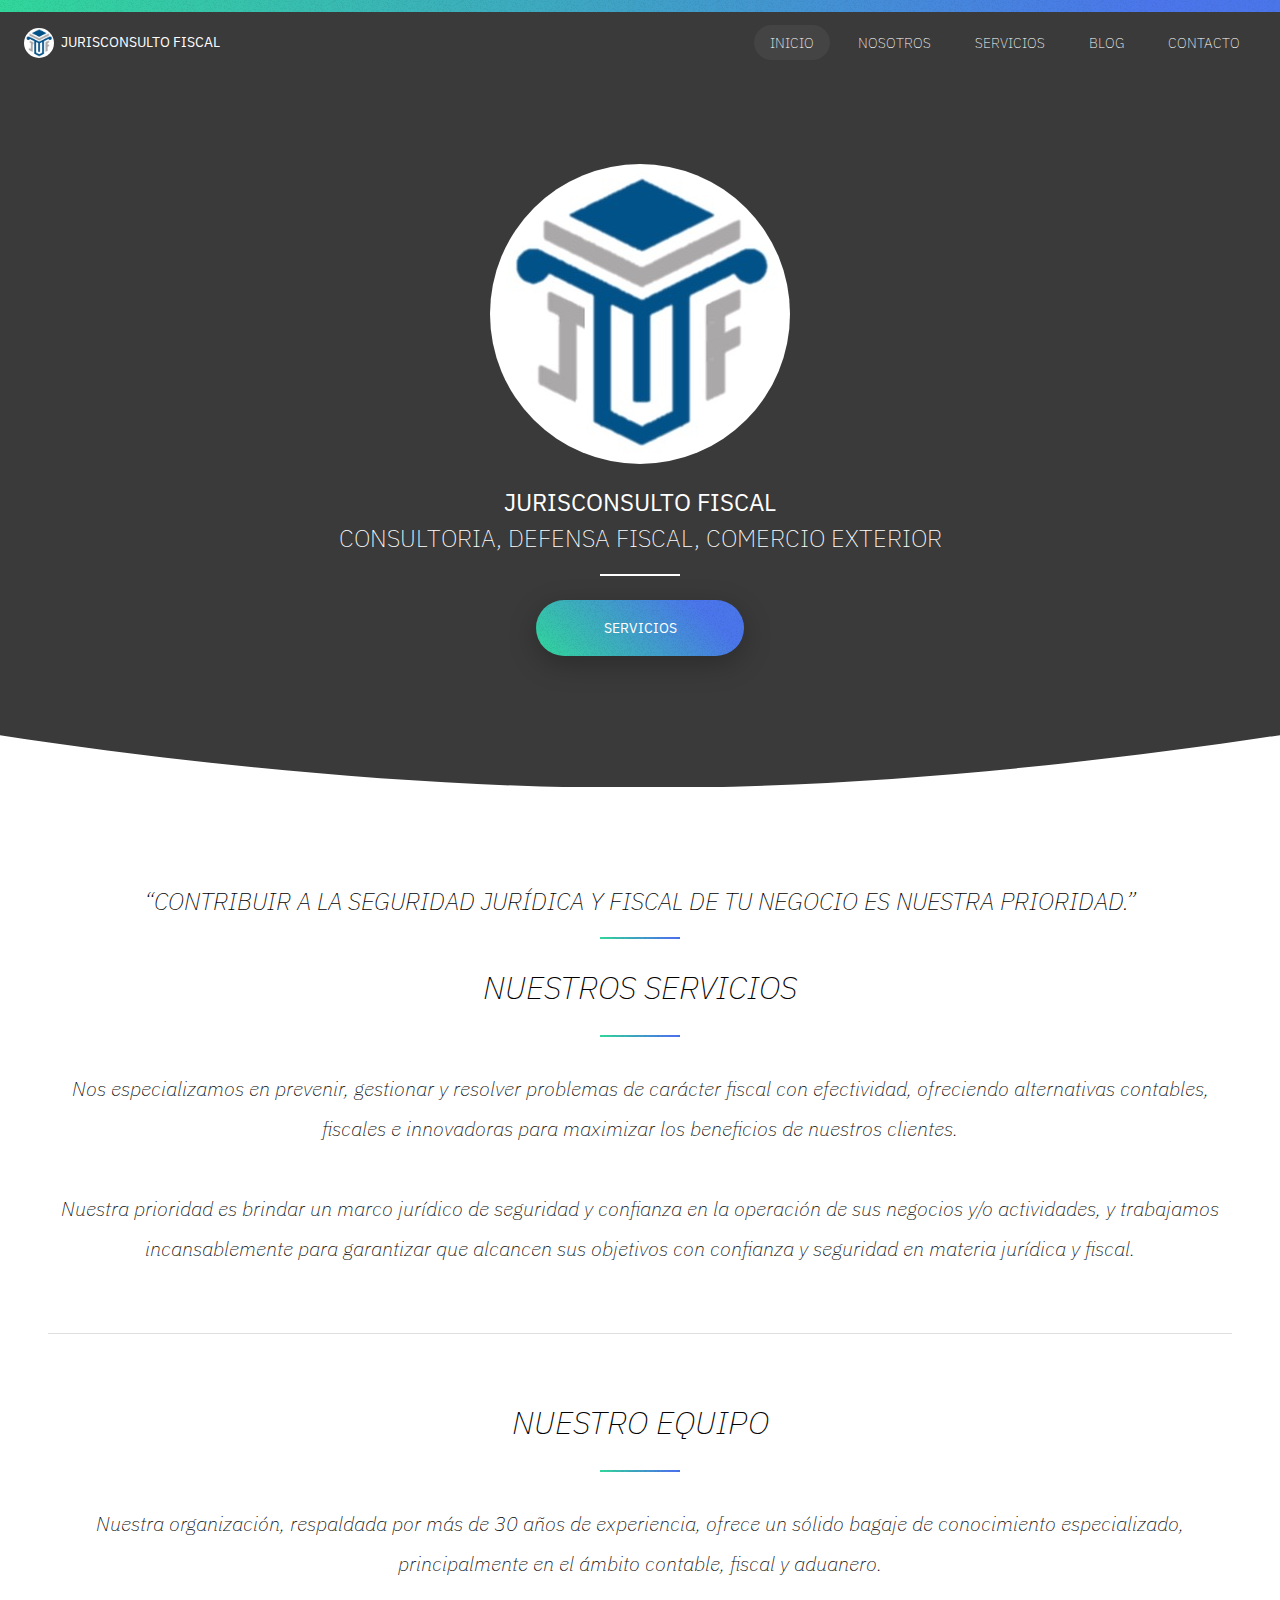
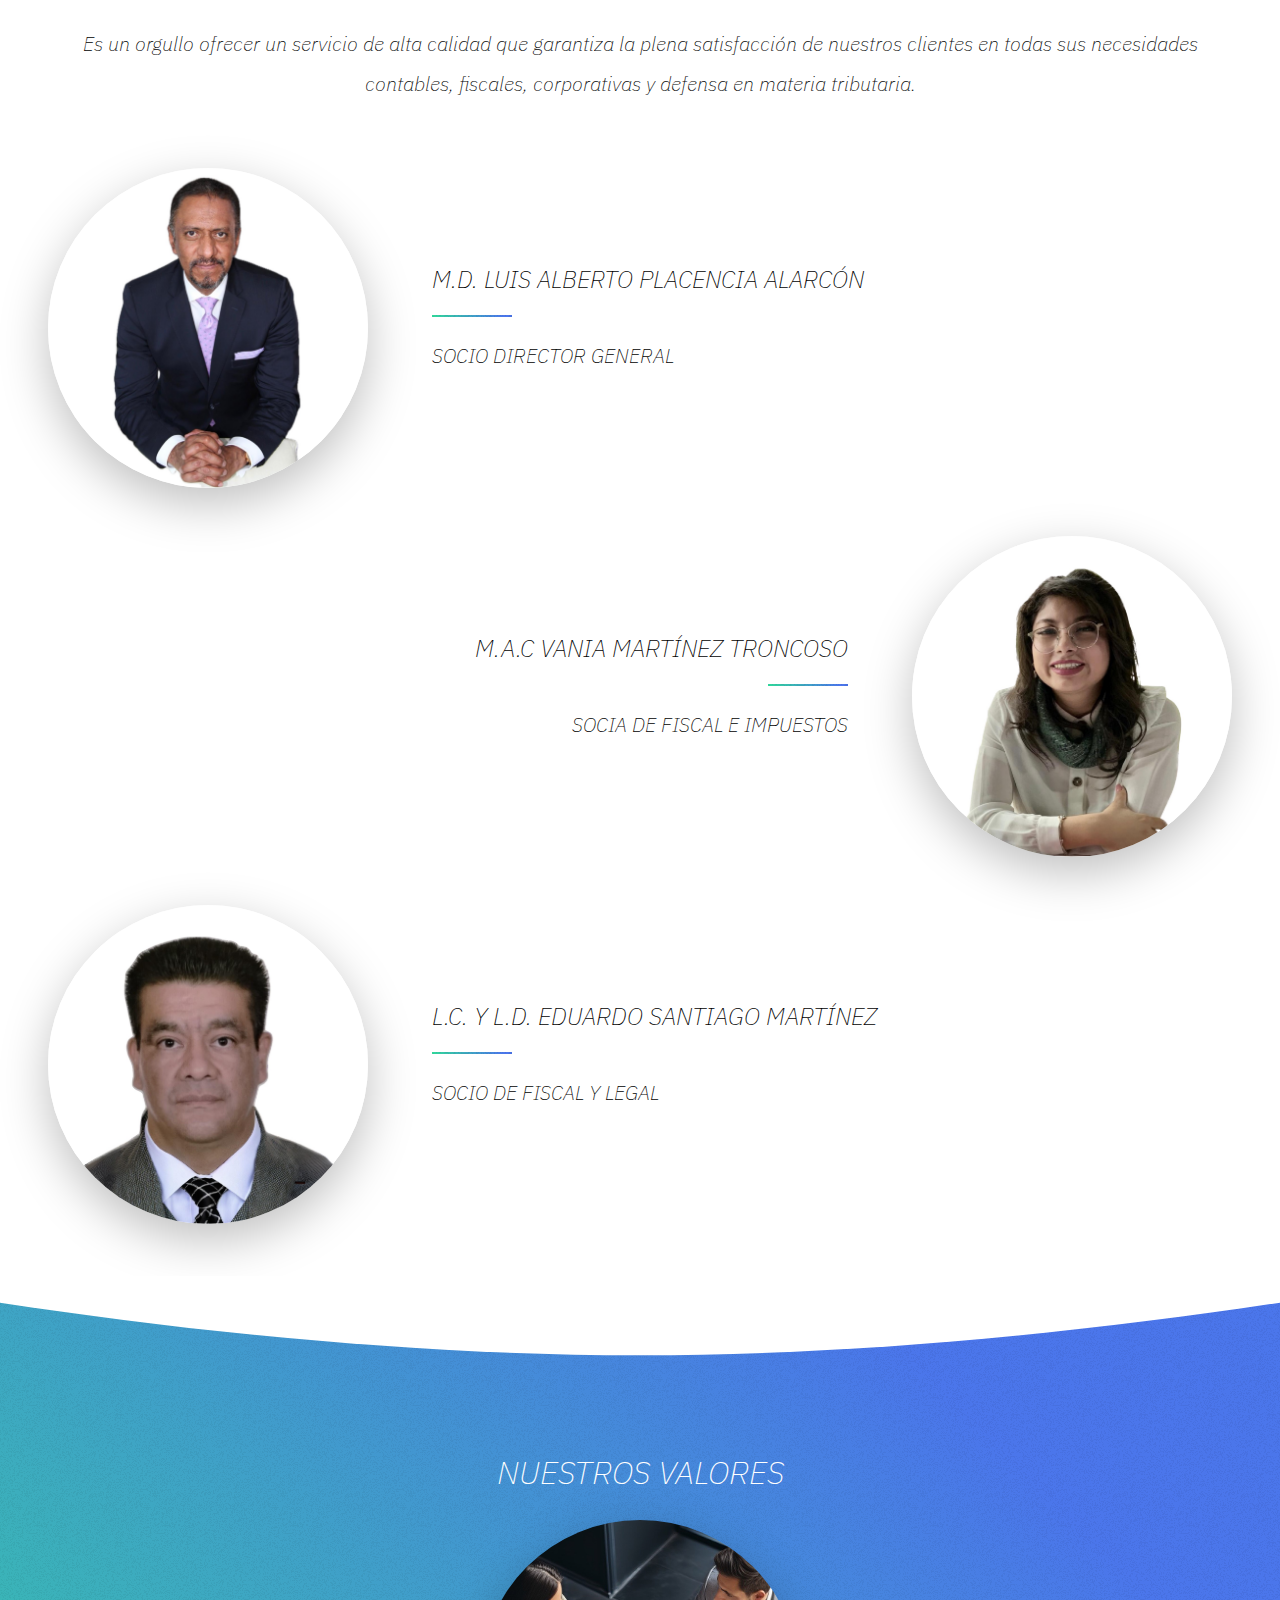
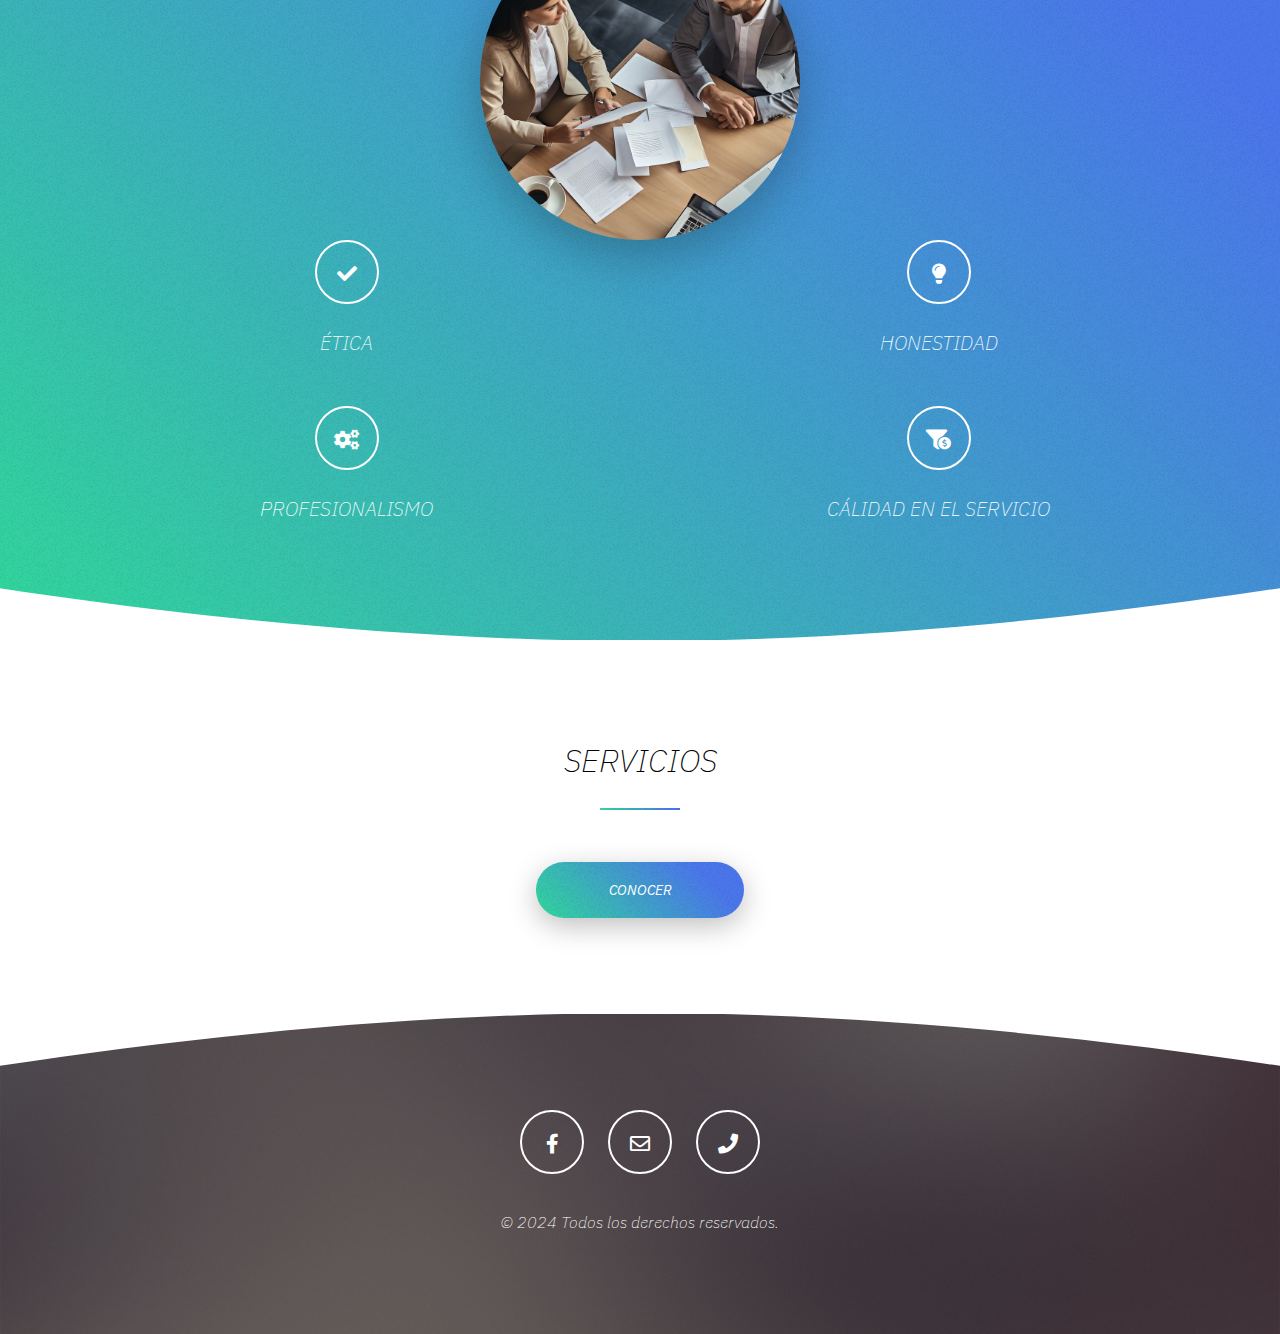
==== commit 376c5675: "Update index.html" ====
--- a/index.html
+++ b/index.html
@@ -56,7 +56,10 @@
 								<h2>Nuestros servicios</h2>
 								<p>Nos especializamos en prevenir, gestionar y resolver problemas de carácter fiscal con efectividad, ofreciendo alternativas contables, fiscales e innovadoras para maximizar los beneficios de nuestros clientes.<br/><br/>
 									Nuestra prioridad es brindar un marco jurídico de seguridad y confianza en la operación de sus negocios y/o actividades, y trabajamos incansablemente para garantizar que alcancen sus objetivos con confianza y seguridad en materia jurídica y fiscal.</p>
-								<h2 id="second">Nuestro equipo</h2>
+								<p id="second"></p>
+								<hr/>
+								<p></p>
+								<h2>Nuestro equipo</h2>
 								<p>Nuestra organización, respaldada por más de 30 años de experiencia, ofrece un sólido bagaje de conocimiento especializado, principalmente en el ámbito contable, fiscal y aduanero. <br><br>
 									Es un orgullo ofrecer un servicio de alta calidad que garantiza la plena satisfacción de nuestros clientes en todas sus necesidades contables, fiscales, corporativas y defensa en materia tributaria.</p>
 							</header>
@@ -110,7 +113,7 @@
 										<h3>Profesionalismo</h3>
 									</li>
 								</ul>
-								<span class="image" style="margin: auto;"><img src="images/banner2.jpg" alt="" /></span><br><br><br><br>
+								<span class="image" style="margin: auto;"><img src="images/banner2.jpg" alt="" /></span>
 								<ul>
 									<li>
 										<span class="icon alt major solid far fa-lightbulb"></span>
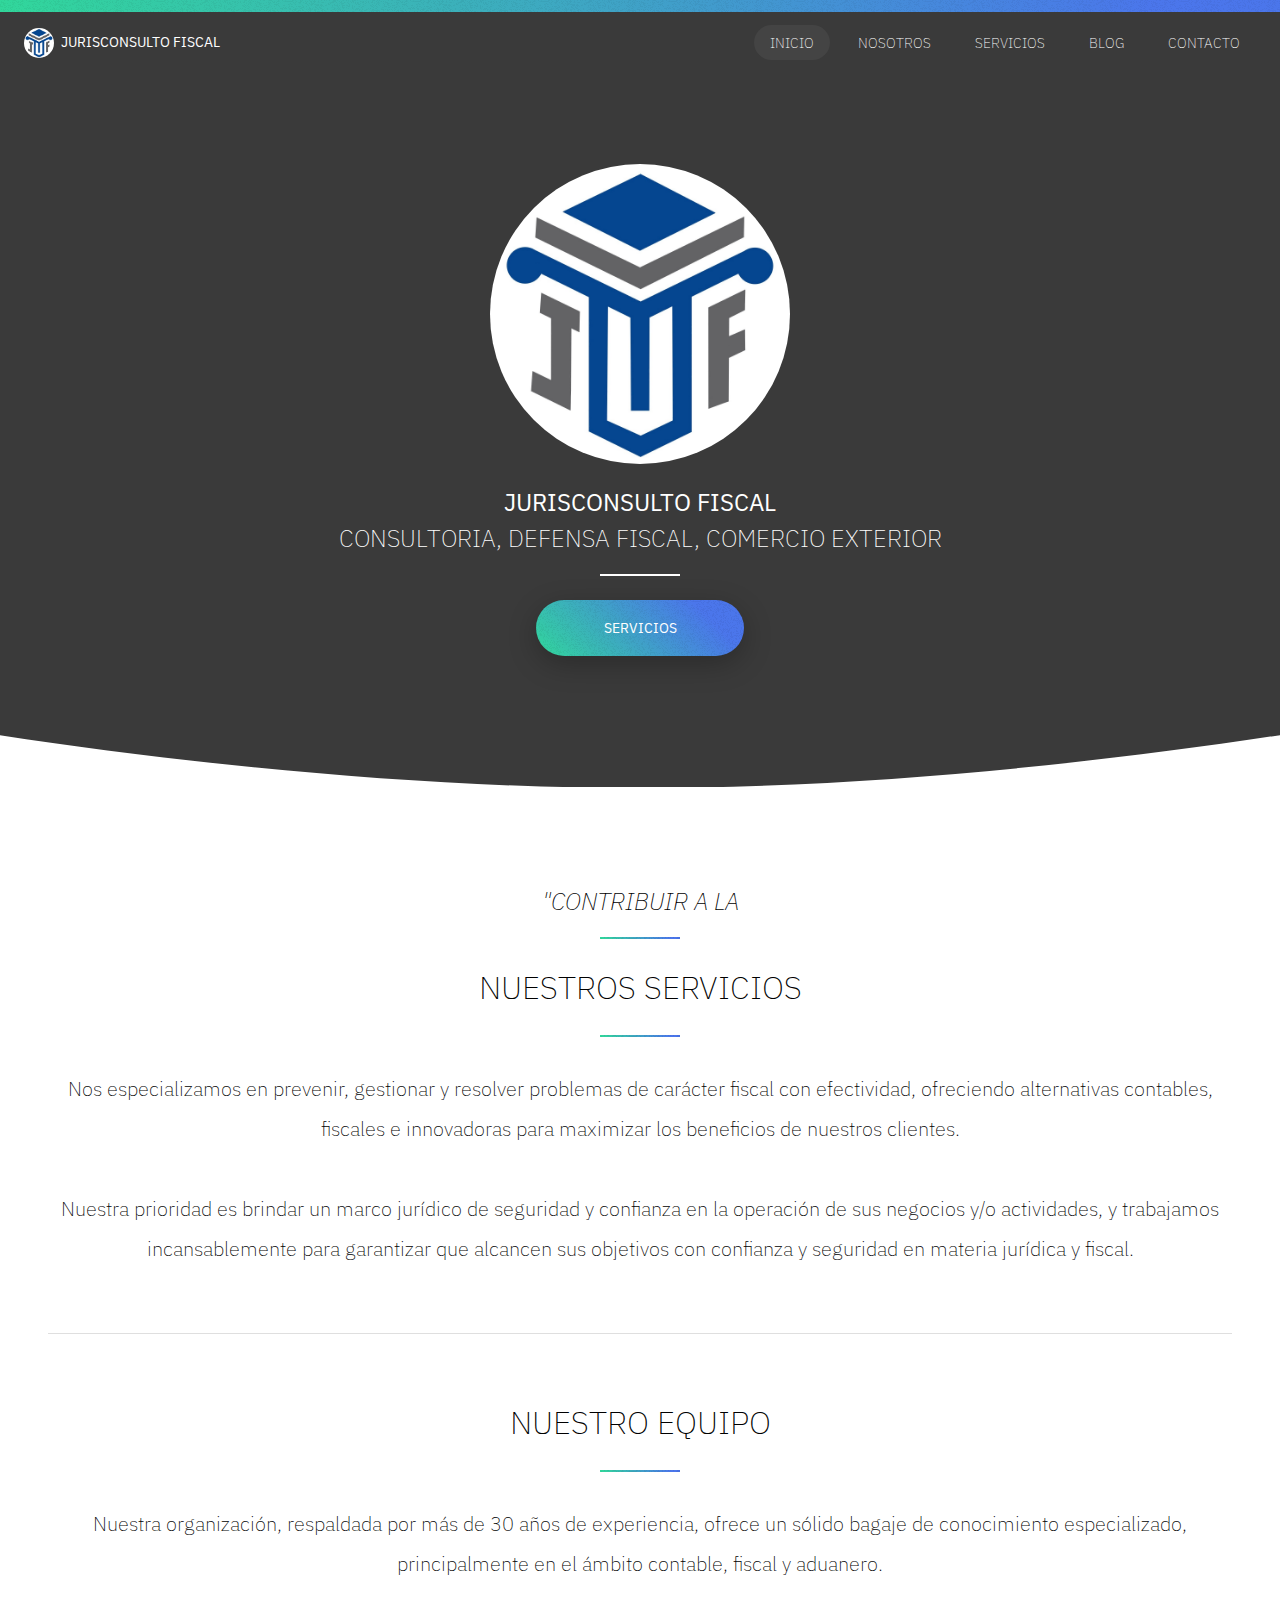
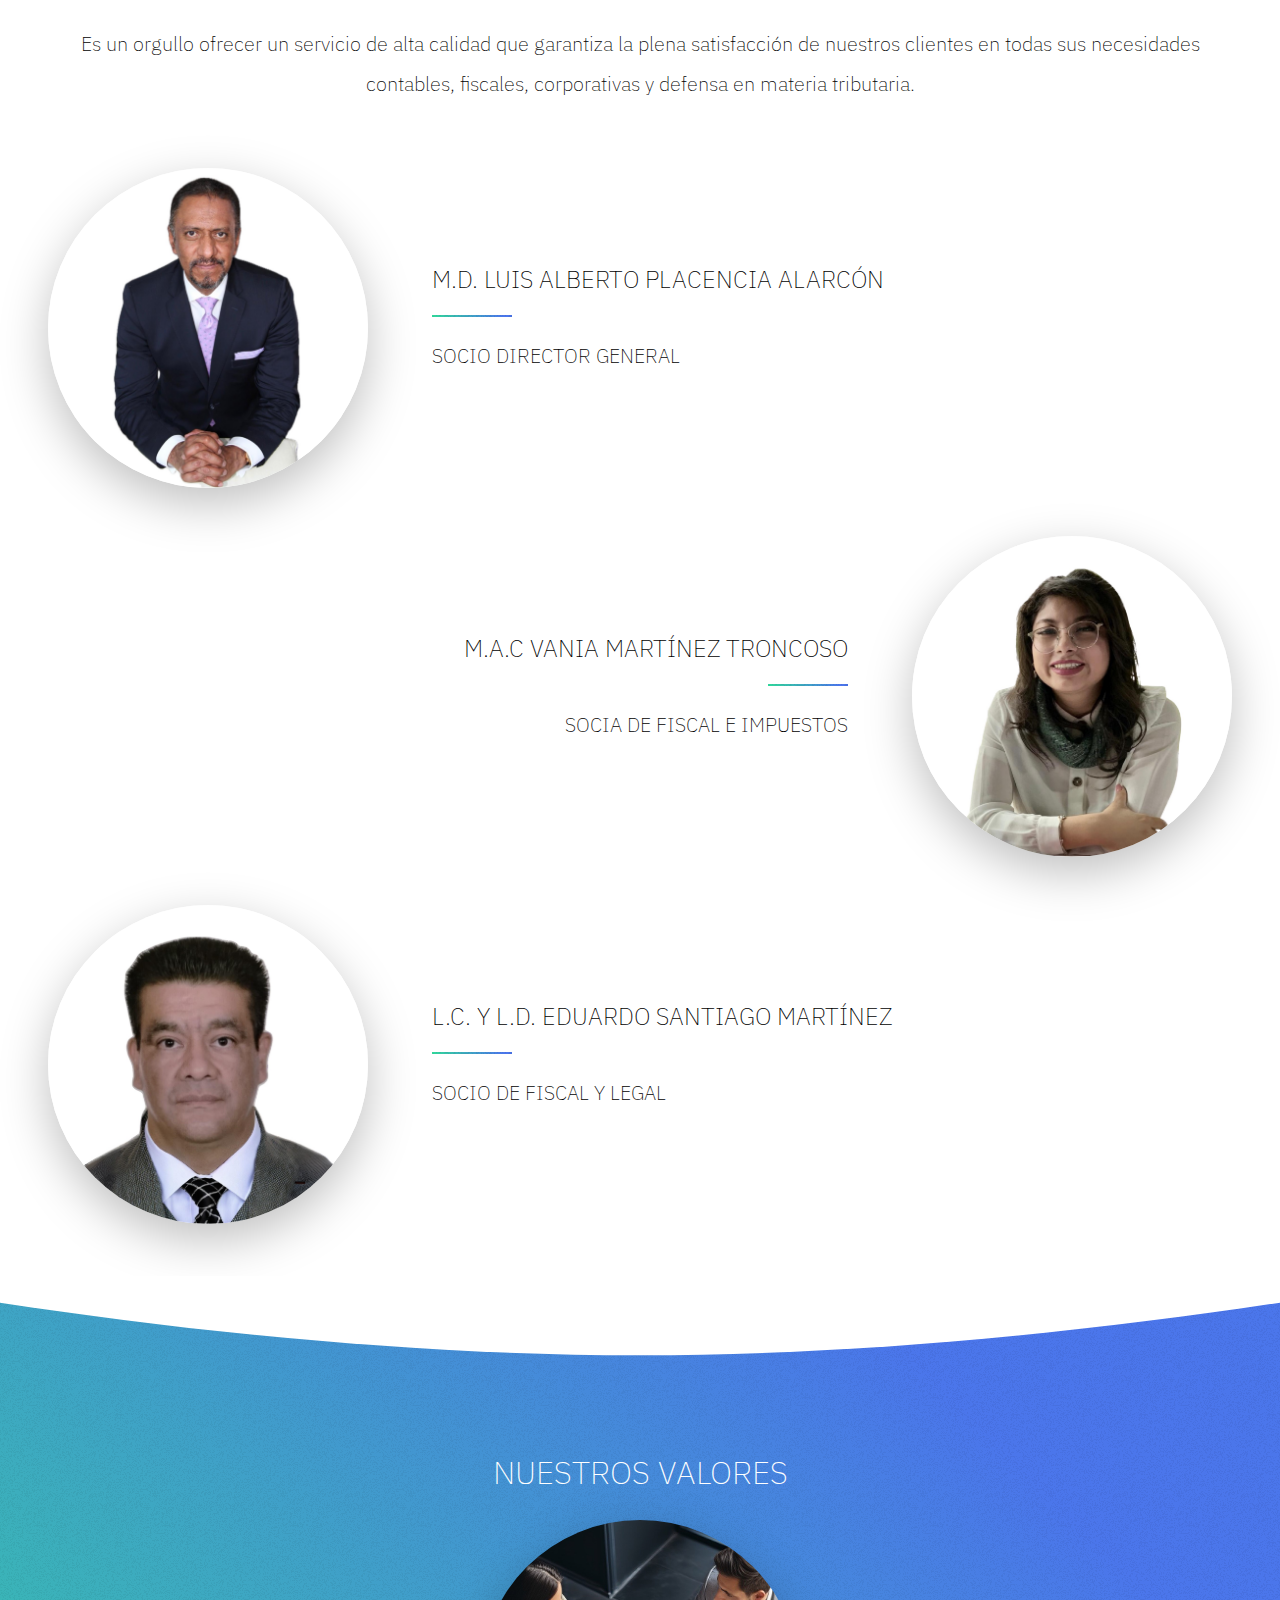
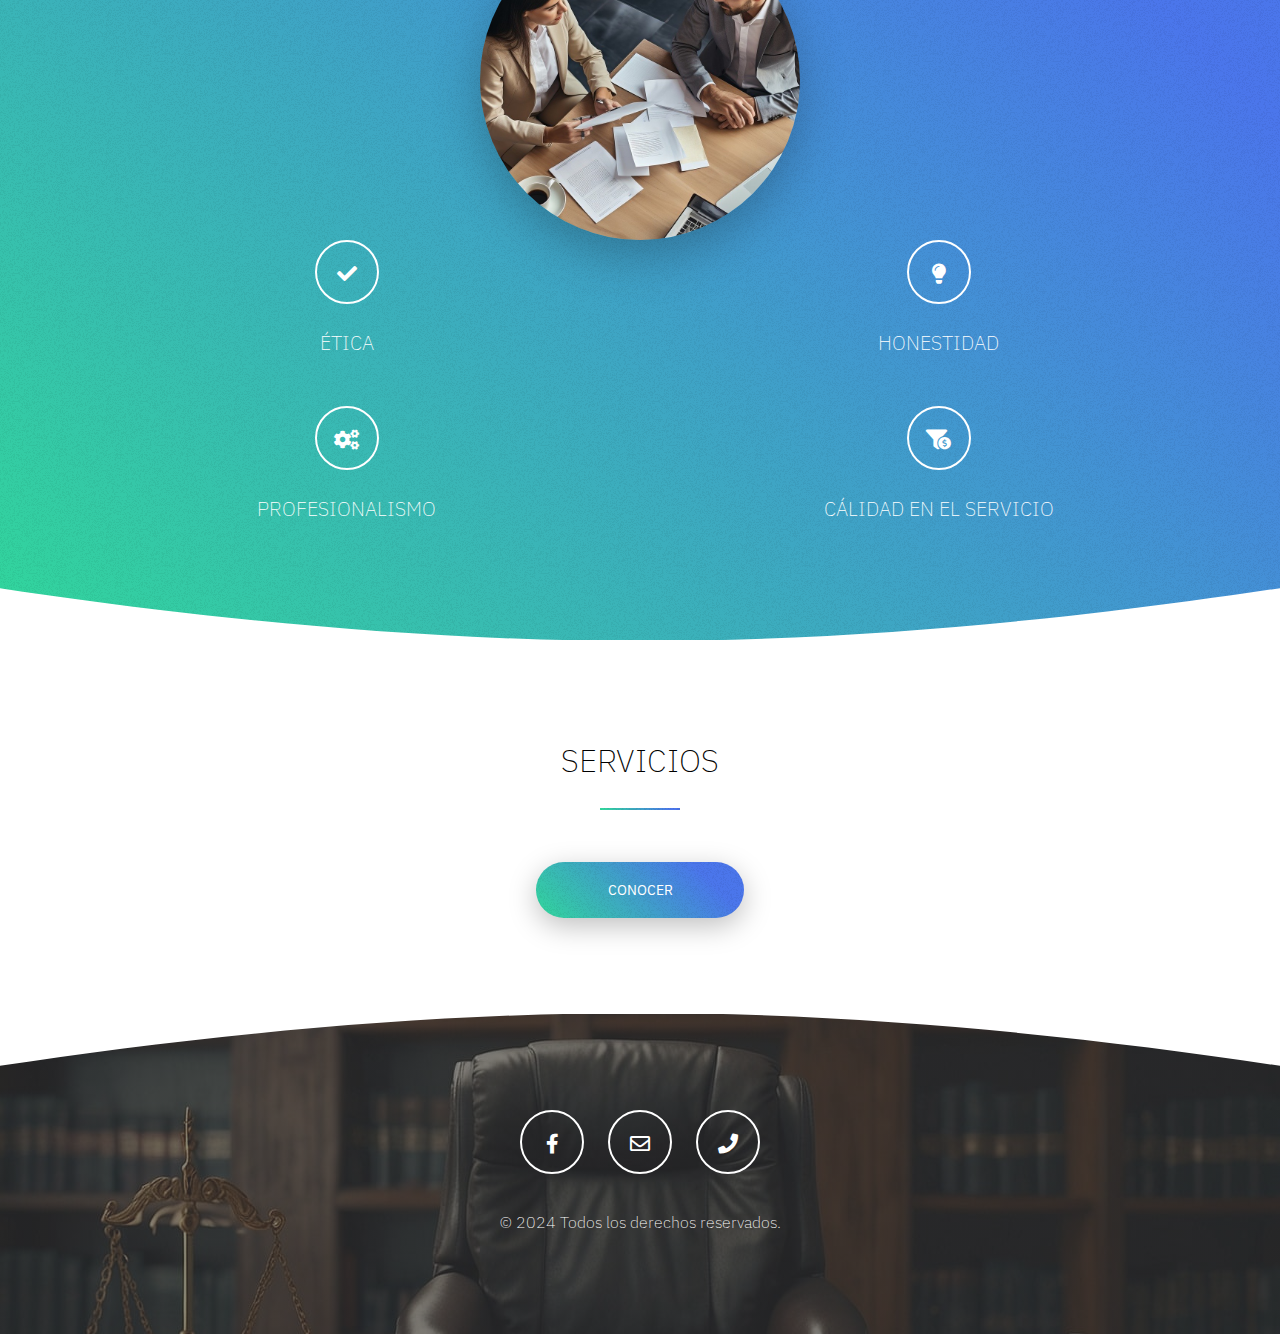
==== commit c616720c: "update logo y text" ====
--- a/index.html
+++ b/index.html
@@ -52,7 +52,7 @@
 					<section class="wrapper style1" id="first">
 						<div class="inner">
 							<header class="major special">
-								<h3><i>“Contribuir a la seguridad jurídica y fiscal de tu negocio es nuestra prioridad.”</h3>
+								<i><h3 id="tw"></h3></i>
 								<h2>Nuestros servicios</h2>
 								<p>Nos especializamos en prevenir, gestionar y resolver problemas de carácter fiscal con efectividad, ofreciendo alternativas contables, fiscales e innovadoras para maximizar los beneficios de nuestros clientes.<br/><br/>
 									Nuestra prioridad es brindar un marco jurídico de seguridad y confianza en la operación de sus negocios y/o actividades, y trabajamos incansablemente para garantizar que alcancen sus objetivos con confianza y seguridad en materia jurídica y fiscal.</p>
@@ -164,6 +164,29 @@
 			<script src="assets/js/breakpoints.min.js"></script>
 			<script src="assets/js/util.js"></script>
 			<script src="assets/js/main.js"></script>
+			<script>
+				document.addEventListener("DOMContentLoaded", function() {
+					const text = '"Contribuir a la seguridad jurídica y fiscal de tu negocio es nuestra prioridad."';
+					const typingElement = document.getElementById('tw');
+					let index = 0;
+
+					function type() {
+						if (index < text.length) {
+							typingElement.textContent += text.charAt(index);
+							index++;
+							setTimeout(type, 50); // Adjust typing speed here
+						} else {
+							setTimeout(() => {
+								typingElement.textContent = ''; // Clear text
+								index = 0; // Reset index
+								type(); // Start typing again
+							}, 1000); // Pause before restarting (1 second delay)
+						}
+					}
+
+					type();
+				});
+			</script>
 
 	</body>
 </html>--- a/assets/css/main.css
+++ b/assets/css/main.css
@@ -4036,7 +4036,7 @@
 		padding-top: 14.75rem;
 		padding: 8rem 0 6rem 0 ;
 		background-attachment: fixed, fixed;
-		background-image: linear-gradient(90deg, rgba(58, 58, 58, 0.6), rgba(58, 58, 58, 0.6)), url("../../images/banner.jpg");
+		background-image: linear-gradient(90deg, rgba(58, 58, 58, 0.6), rgba(58, 58, 58, 0.6)), url("../../images/footer.jpg");
 		background-position: center, center;
 		background-repeat: repeat, no-repeat;
 		background-size: auto, cover;
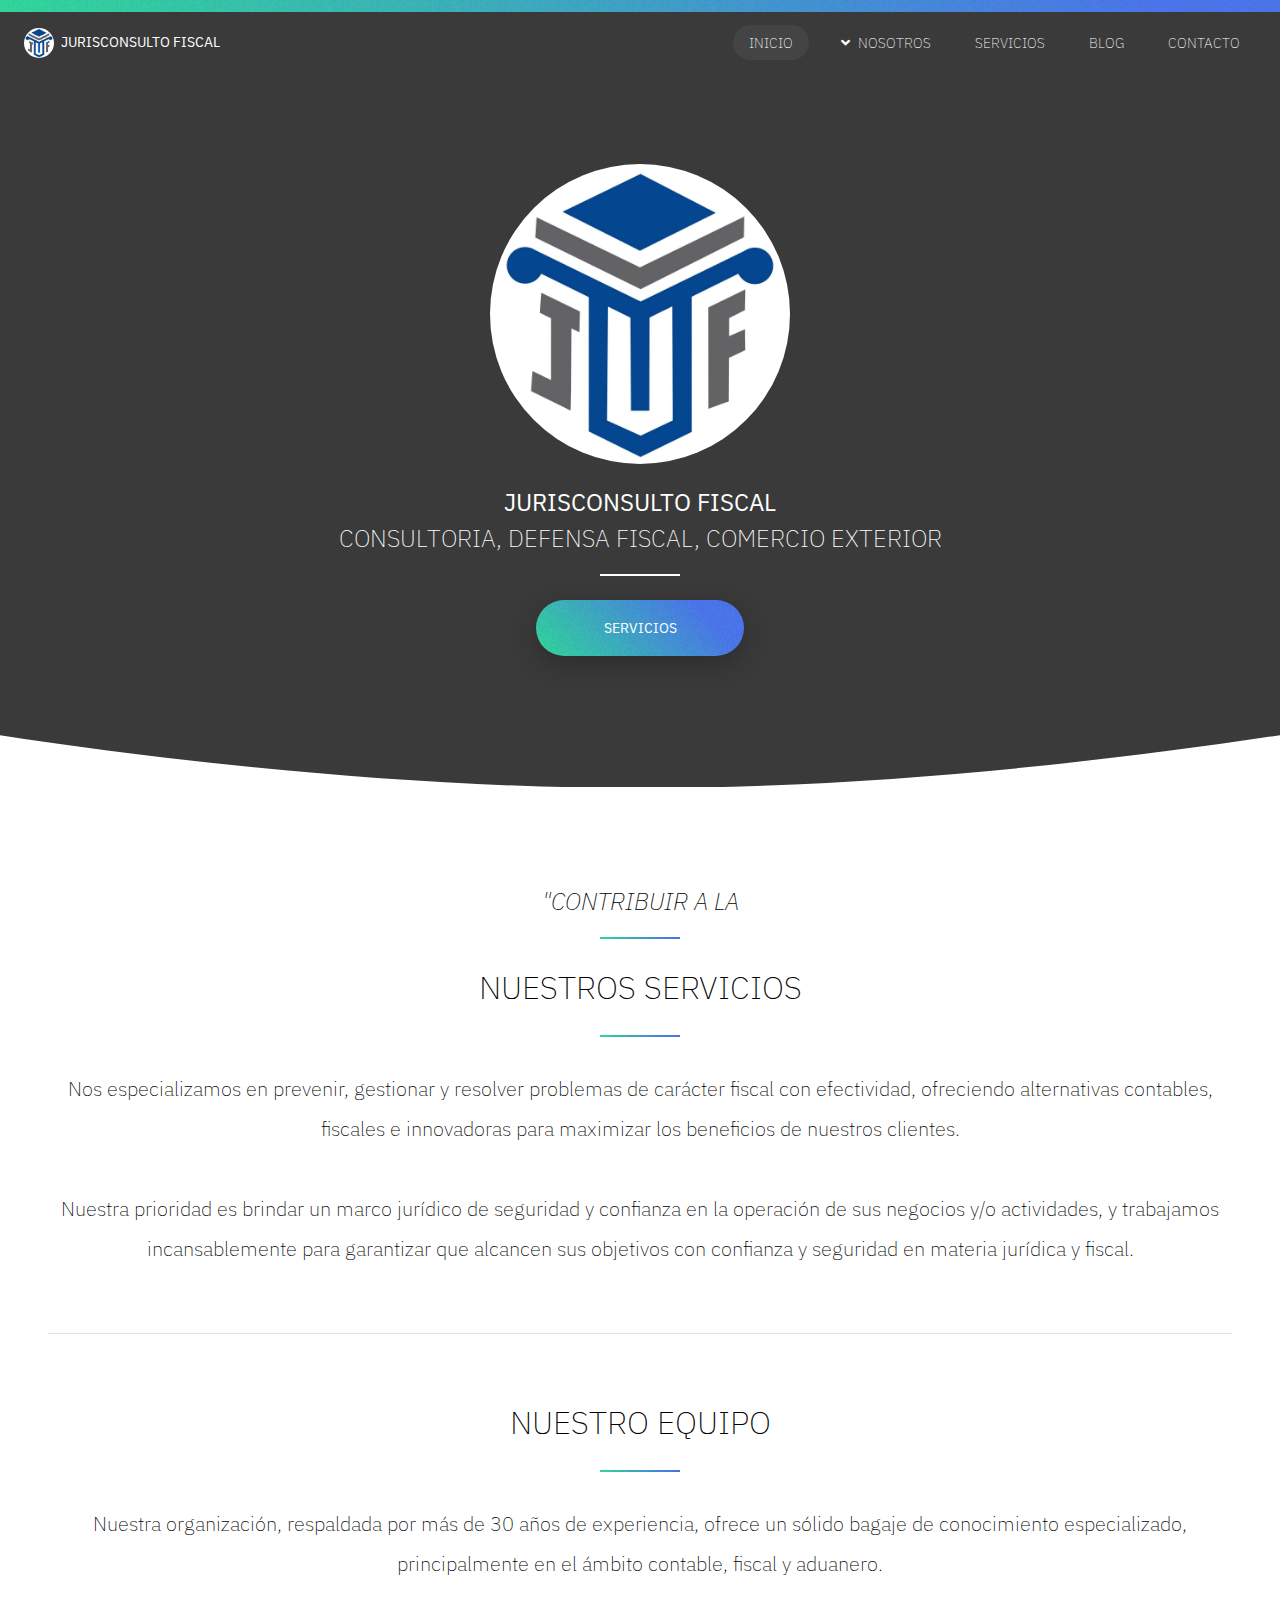
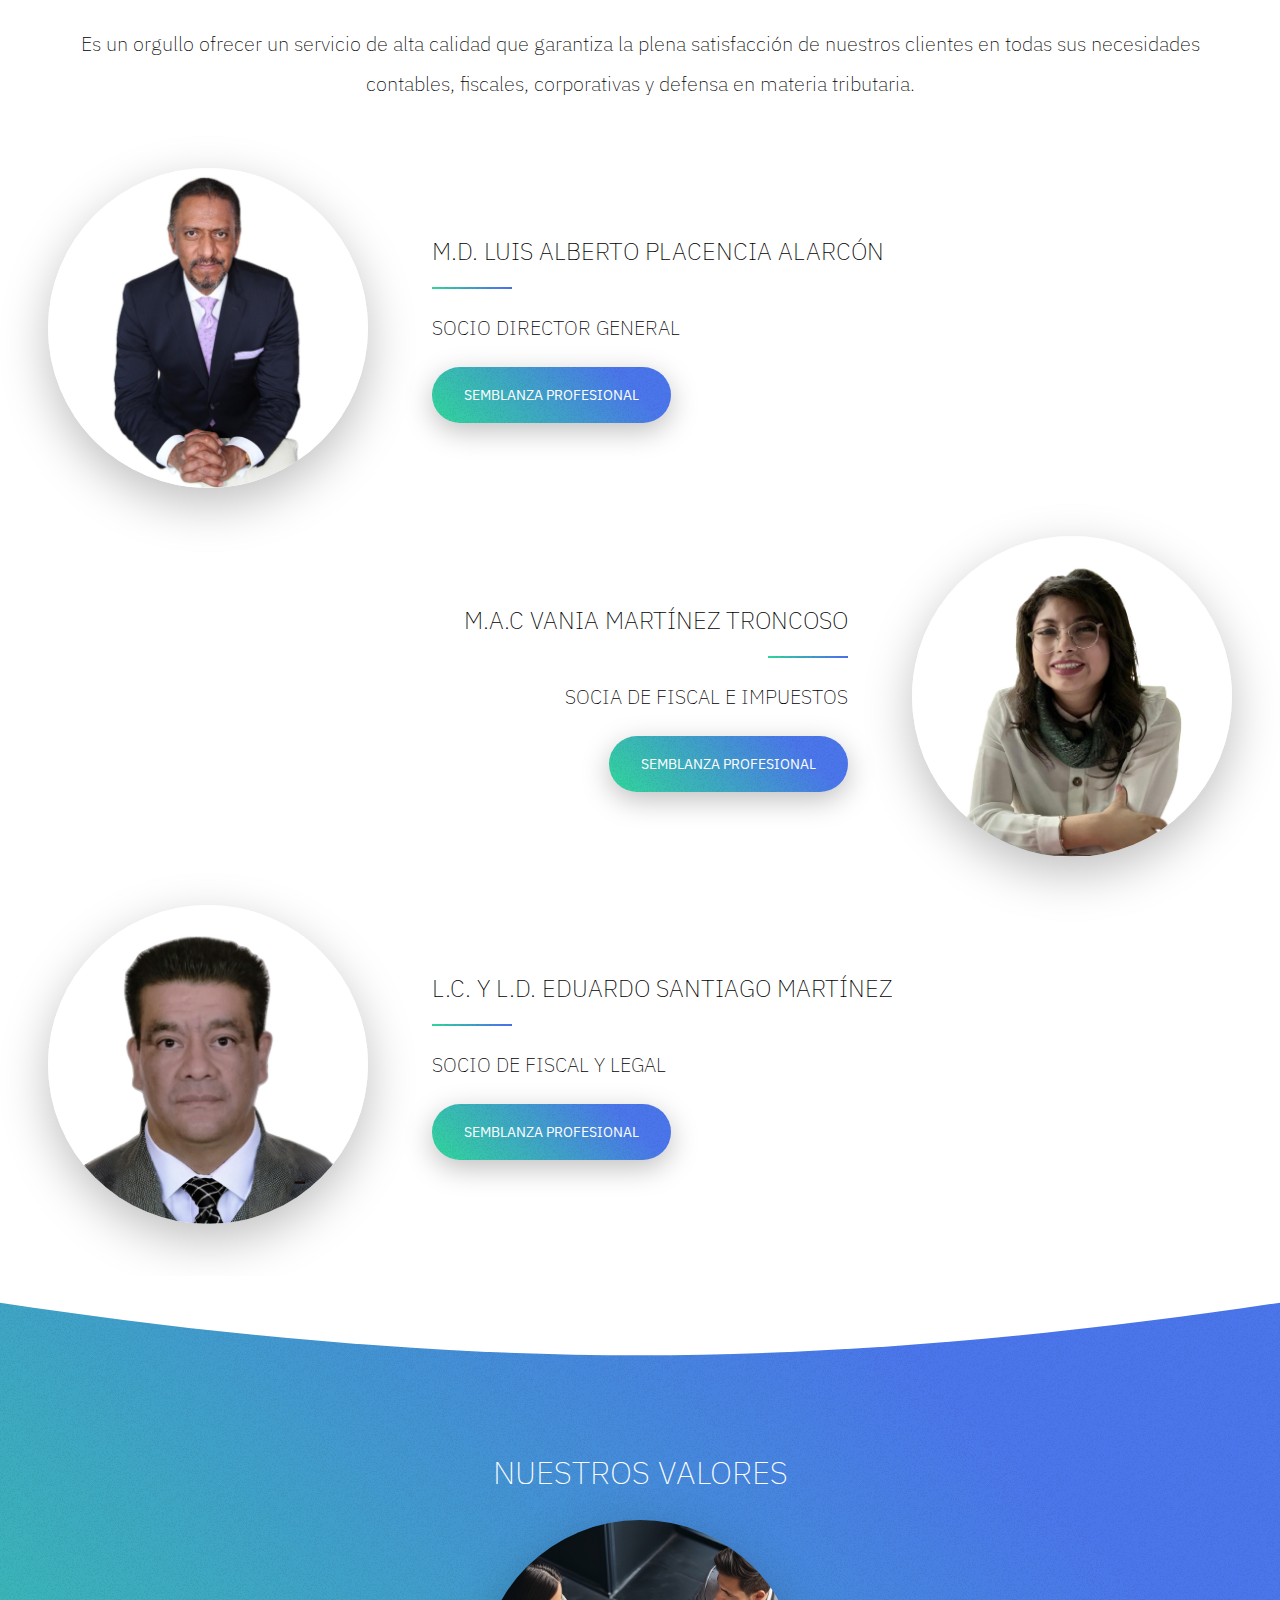
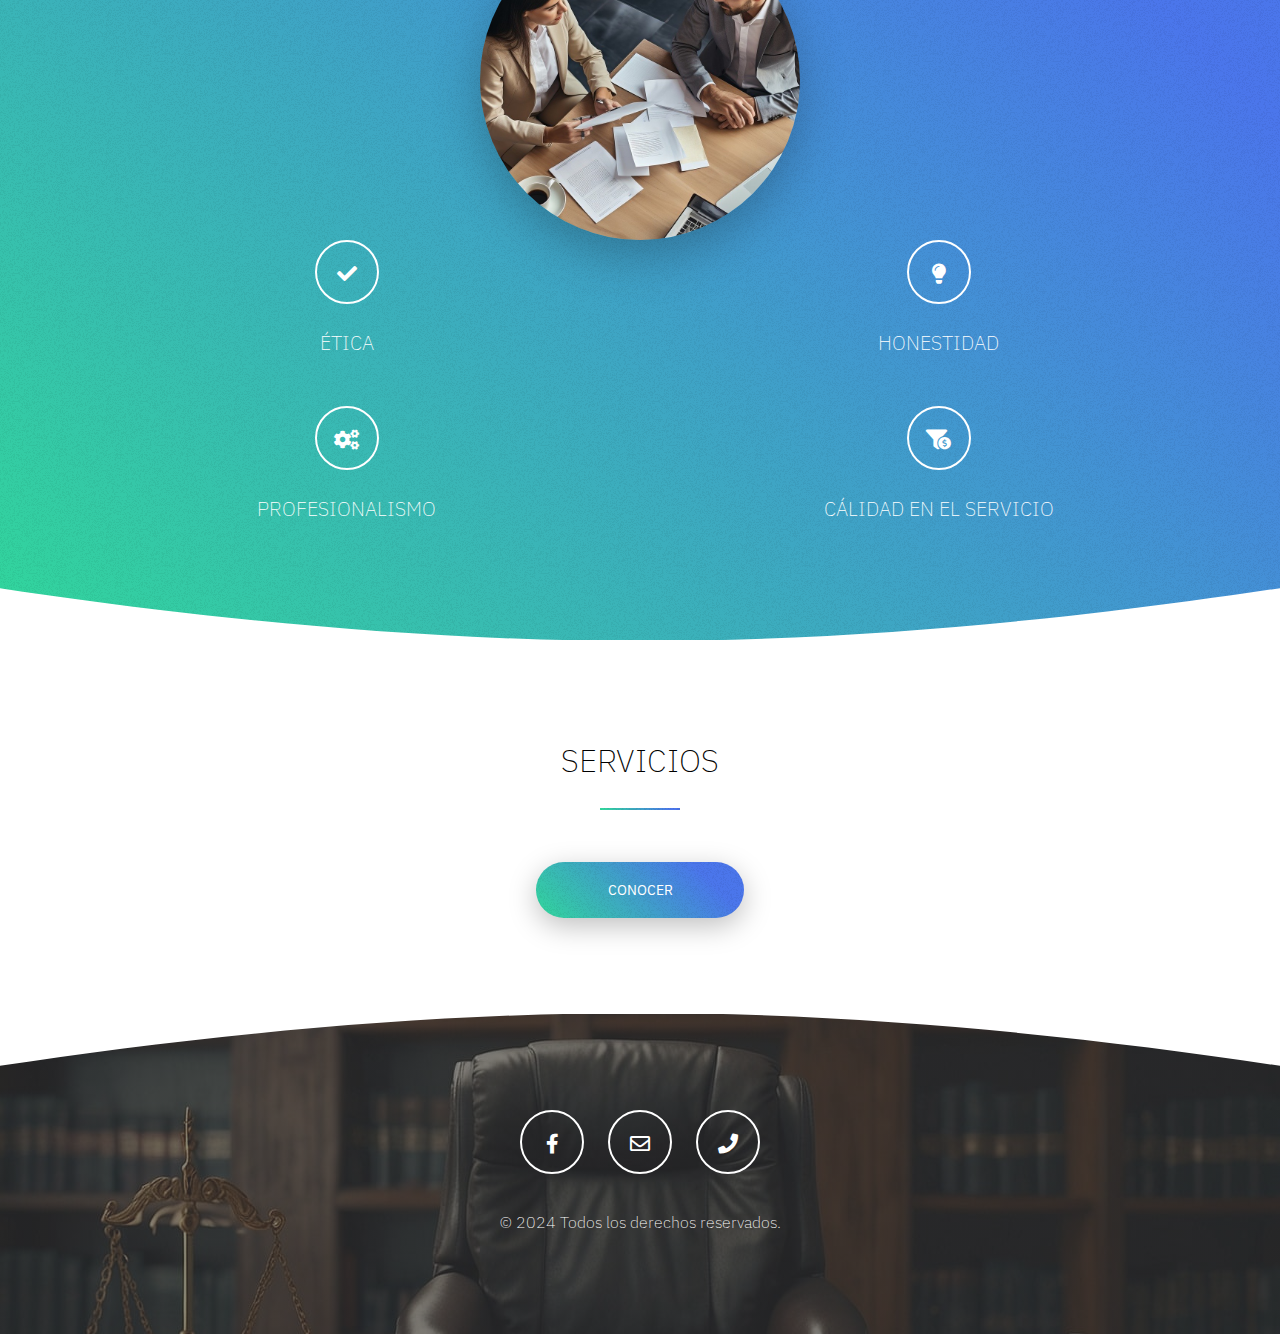
==== commit 9e04bb02: "Update Socios" ====
--- a/index.html
+++ b/index.html
@@ -24,7 +24,14 @@
 							<nav id="nav">
 								<ul>
 									<li class="current"><a href="index.html">Inicio</a></li>
-									<li><a href="#second">Nosotros</a></li>
+									<li>
+										<a href="#second" class="icon solid fa-angle-down">Nosotros</a>
+										<ul>
+											<li><a href="lapa.html">Luis Alberto Placencia Alarcón</a></li>
+											<li><a href="vmt.html">Vania Martínez Troncoso</a></li>
+											<li><a href="esm.html">Eduardo Santiago Martínez</a></li>
+										</ul>
+									</li>
 									<li><a href="servicios.html">Servicios</a></li>
 									<li><a href="blog.html">Blog</a></li>
 									<li><a href="contacto.html">Contacto</a></li>
@@ -71,6 +78,7 @@
 											<h3>M.D. Luis Alberto Placencia Alarcón</h3>
 										</header>
 										<h4>Socio Director General</h4>
+										<a href="lapa.html" class="button primary wide">Semblanza Profesional</a>
 									</div>
 								</section>
 								<section>
@@ -80,6 +88,7 @@
 											<h3>M.A.C Vania Martínez Troncoso</h3>
 										</header>
 										<h4>Socia de Fiscal e Impuestos</h4>
+										<a href="vmt.html" class="button primary wide">Semblanza Profesional</a>
 									</div>
 								</section>
 								<section>
@@ -89,6 +98,7 @@
 											<h3>L.C. y L.D. Eduardo Santiago Martínez</h3>
 										</header>
 										<h4>Socio de Fiscal y Legal</h4>
+										<a href="esm.html" class="button primary wide">Semblanza Profesional</a>
 									</div>
 								</section>
 							</div>
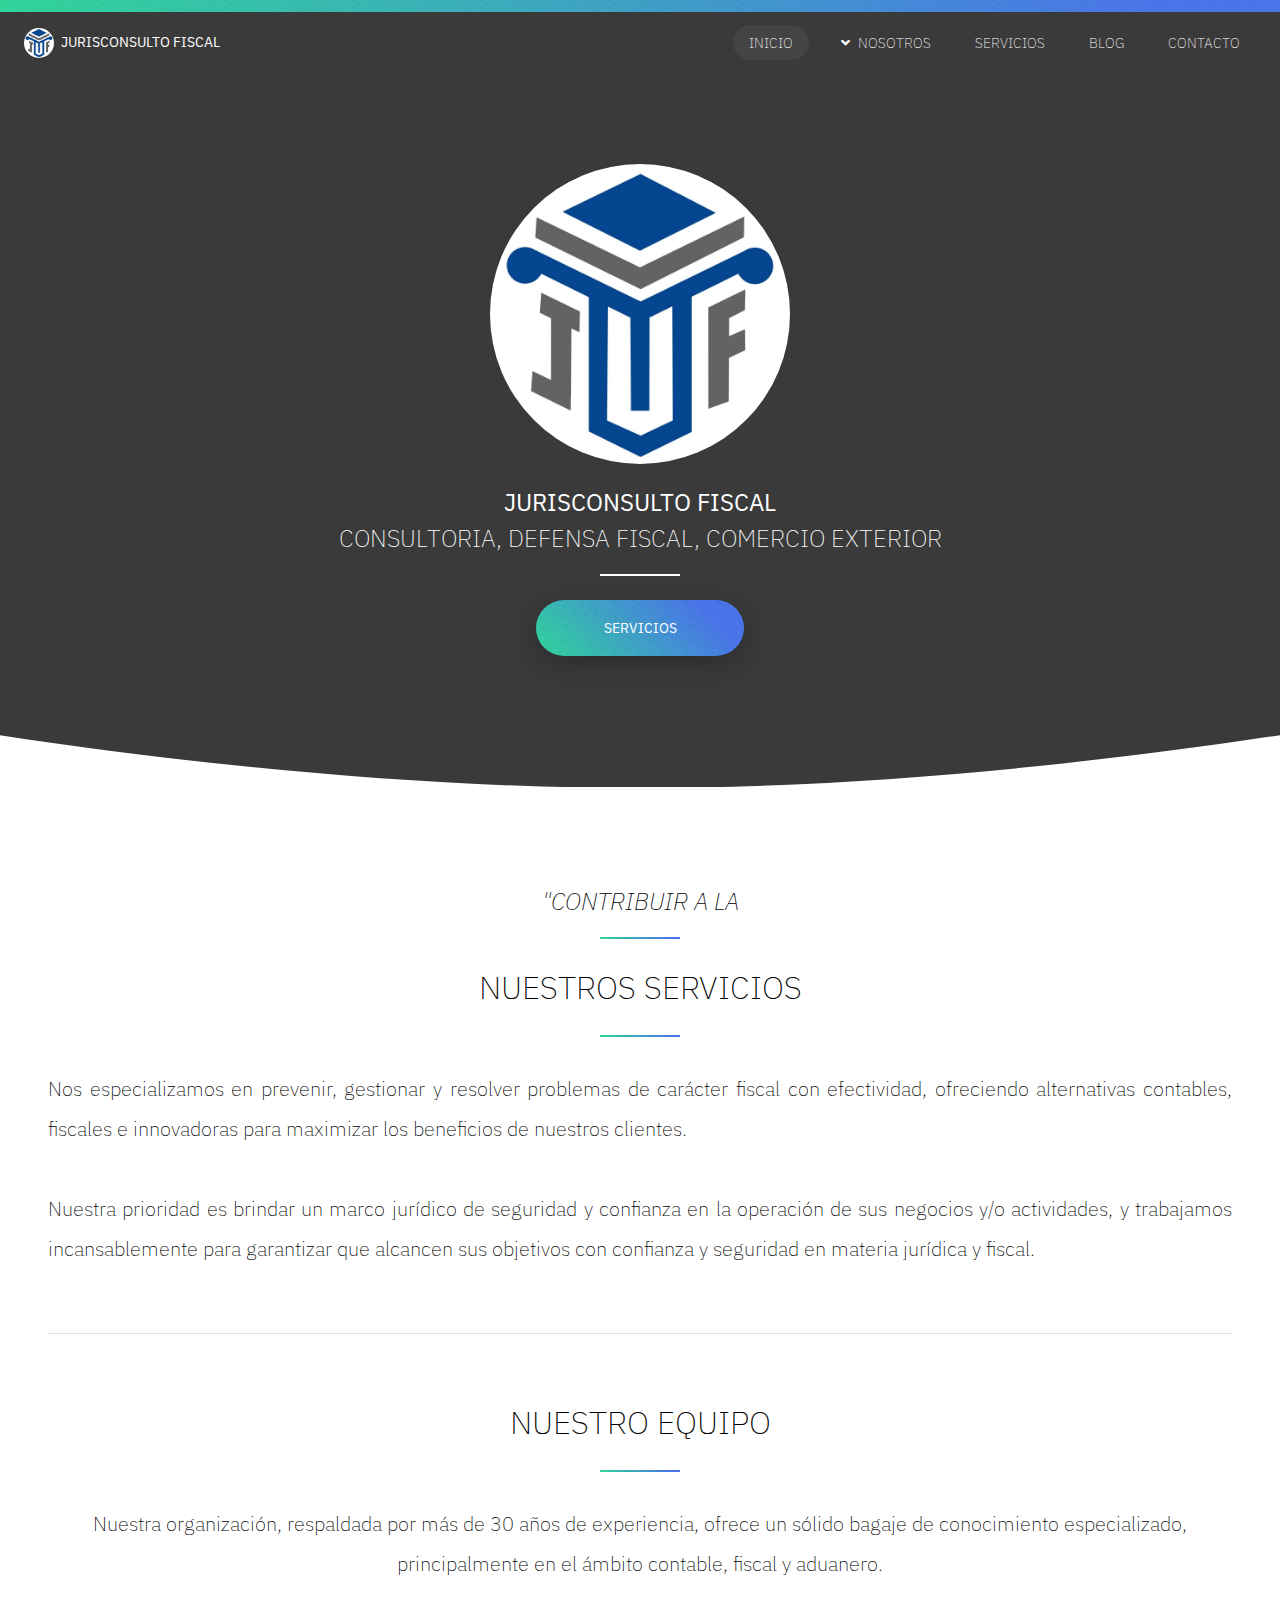
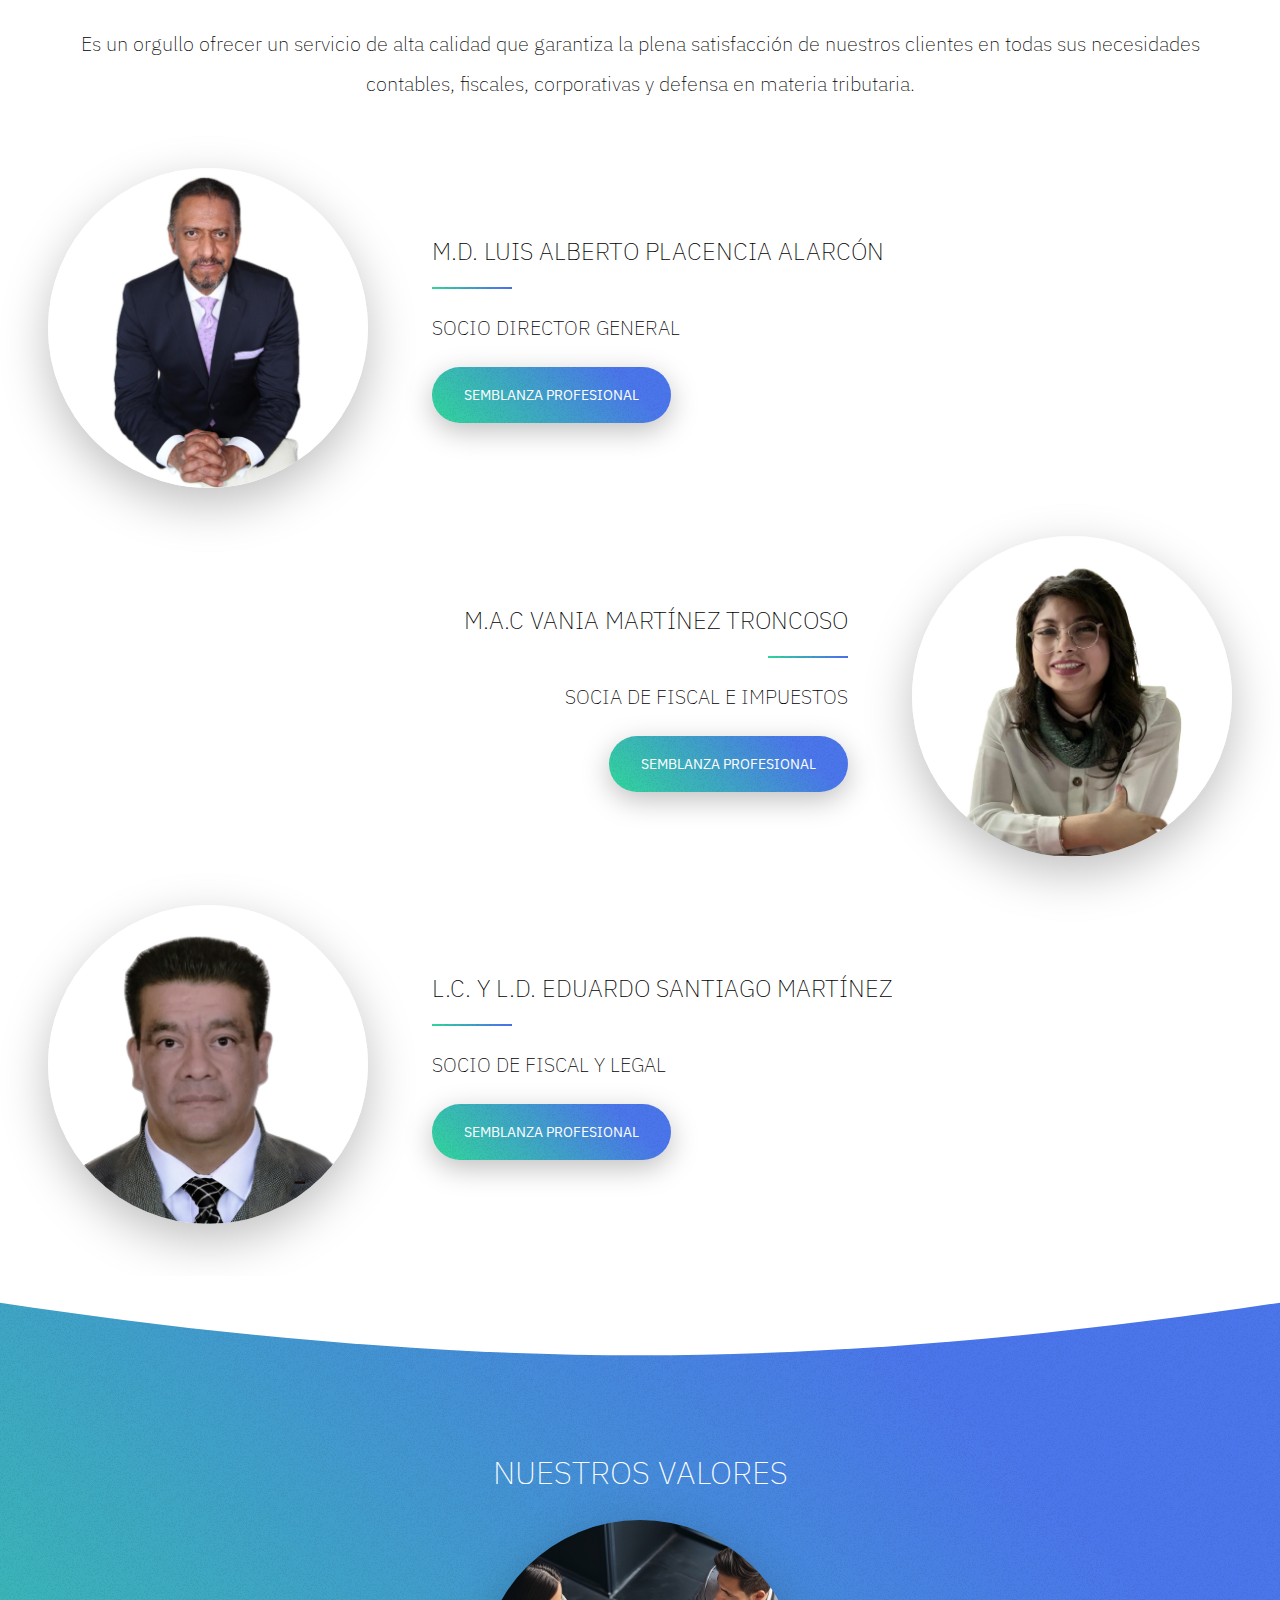
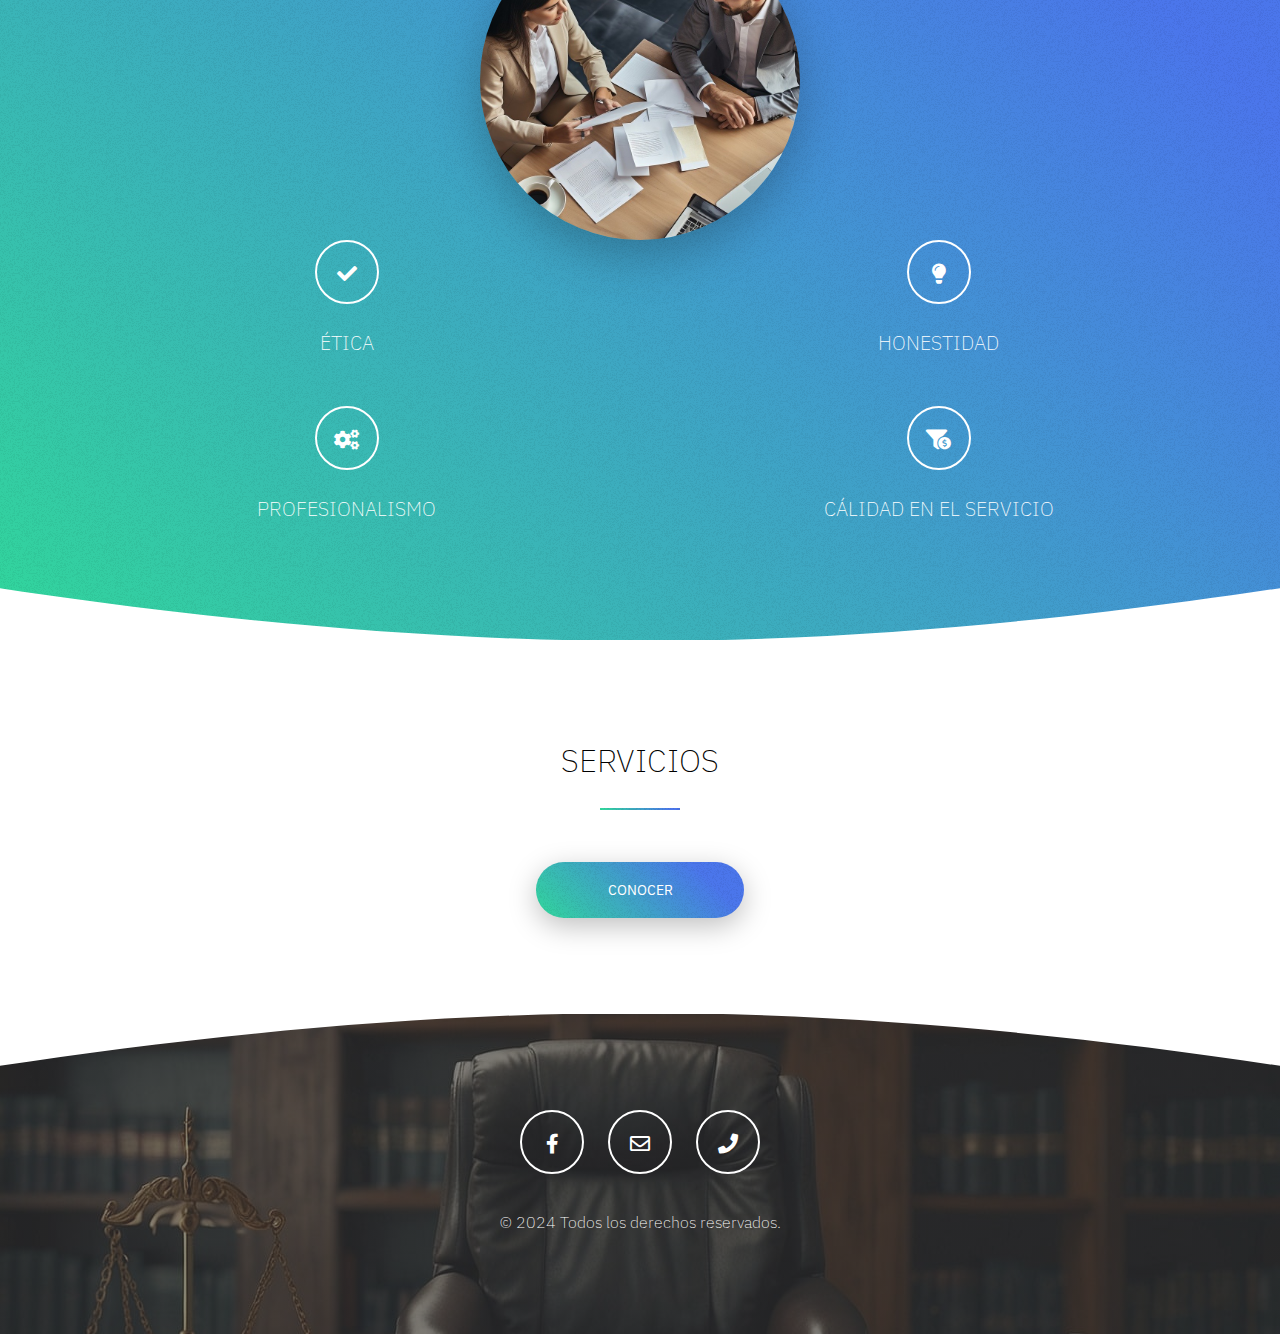
==== commit 8b878613: "Semblanzas" ====
--- a/index.html
+++ b/index.html
@@ -27,9 +27,9 @@
 									<li>
 										<a href="#second" class="icon solid fa-angle-down">Nosotros</a>
 										<ul>
-											<li><a href="lapa.html">Luis Alberto Placencia Alarcón</a></li>
-											<li><a href="vmt.html">Vania Martínez Troncoso</a></li>
-											<li><a href="esm.html">Eduardo Santiago Martínez</a></li>
+											<li><a href="lapa.html">Luis Placencia</a></li>
+											<li><a href="vmt.html">Vania Martínez</a></li>
+											<li><a href="esm.html">Eduardo Santiago</a></li>
 										</ul>
 									</li>
 									<li><a href="servicios.html">Servicios</a></li>
@@ -61,7 +61,7 @@
 							<header class="major special">
 								<i><h3 id="tw"></h3></i>
 								<h2>Nuestros servicios</h2>
-								<p>Nos especializamos en prevenir, gestionar y resolver problemas de carácter fiscal con efectividad, ofreciendo alternativas contables, fiscales e innovadoras para maximizar los beneficios de nuestros clientes.<br/><br/>
+								<p class="taj">Nos especializamos en prevenir, gestionar y resolver problemas de carácter fiscal con efectividad, ofreciendo alternativas contables, fiscales e innovadoras para maximizar los beneficios de nuestros clientes.<br/><br/>
 									Nuestra prioridad es brindar un marco jurídico de seguridad y confianza en la operación de sus negocios y/o actividades, y trabajamos incansablemente para garantizar que alcancen sus objetivos con confianza y seguridad en materia jurídica y fiscal.</p>
 								<p id="second"></p>
 								<hr/>
@@ -72,7 +72,7 @@
 							</header>
 							<div class="spotlights">
 								<section>
-									<div class="image"><img src="images/LAPA.jpg" alt="LAPA" /></div>
+									<div class="image"><a href="lapa.html"><img src="images/LAPA.jpg" alt="LAPA"/></a></div>
 									<div class="content">
 										<header class="major">
 											<h3>M.D. Luis Alberto Placencia Alarcón</h3>
@@ -82,7 +82,7 @@
 									</div>
 								</section>
 								<section>
-									<div class="image"><img src="images/VMT.jpg" alt="VMT" /></div>
+									<div class="image"><a href="vmt.html"><img src="images/VMT.jpg" alt="VMT" /></a></div>
 									<div class="content">
 										<header class="major">
 											<h3>M.A.C Vania Martínez Troncoso</h3>
@@ -92,7 +92,7 @@
 									</div>
 								</section>
 								<section>
-									<div class="image"><img src="images/ESM.jpg" alt="ESM" /></div>
+									<div class="image"><a href="esm.html"><img src="images/ESM.jpg" alt="ESM" /></a></div>
 									<div class="content">
 										<header class="major">
 											<h3>L.C. y L.D. Eduardo Santiago Martínez</h3>
--- a/assets/css/main.css
+++ b/assets/css/main.css
@@ -4320,4 +4320,8 @@
 		height: 30px;
 		margin-right: 7px;
 		vertical-align: middle;
+	}
+
+	.taj{
+		text-align: justify;
 	}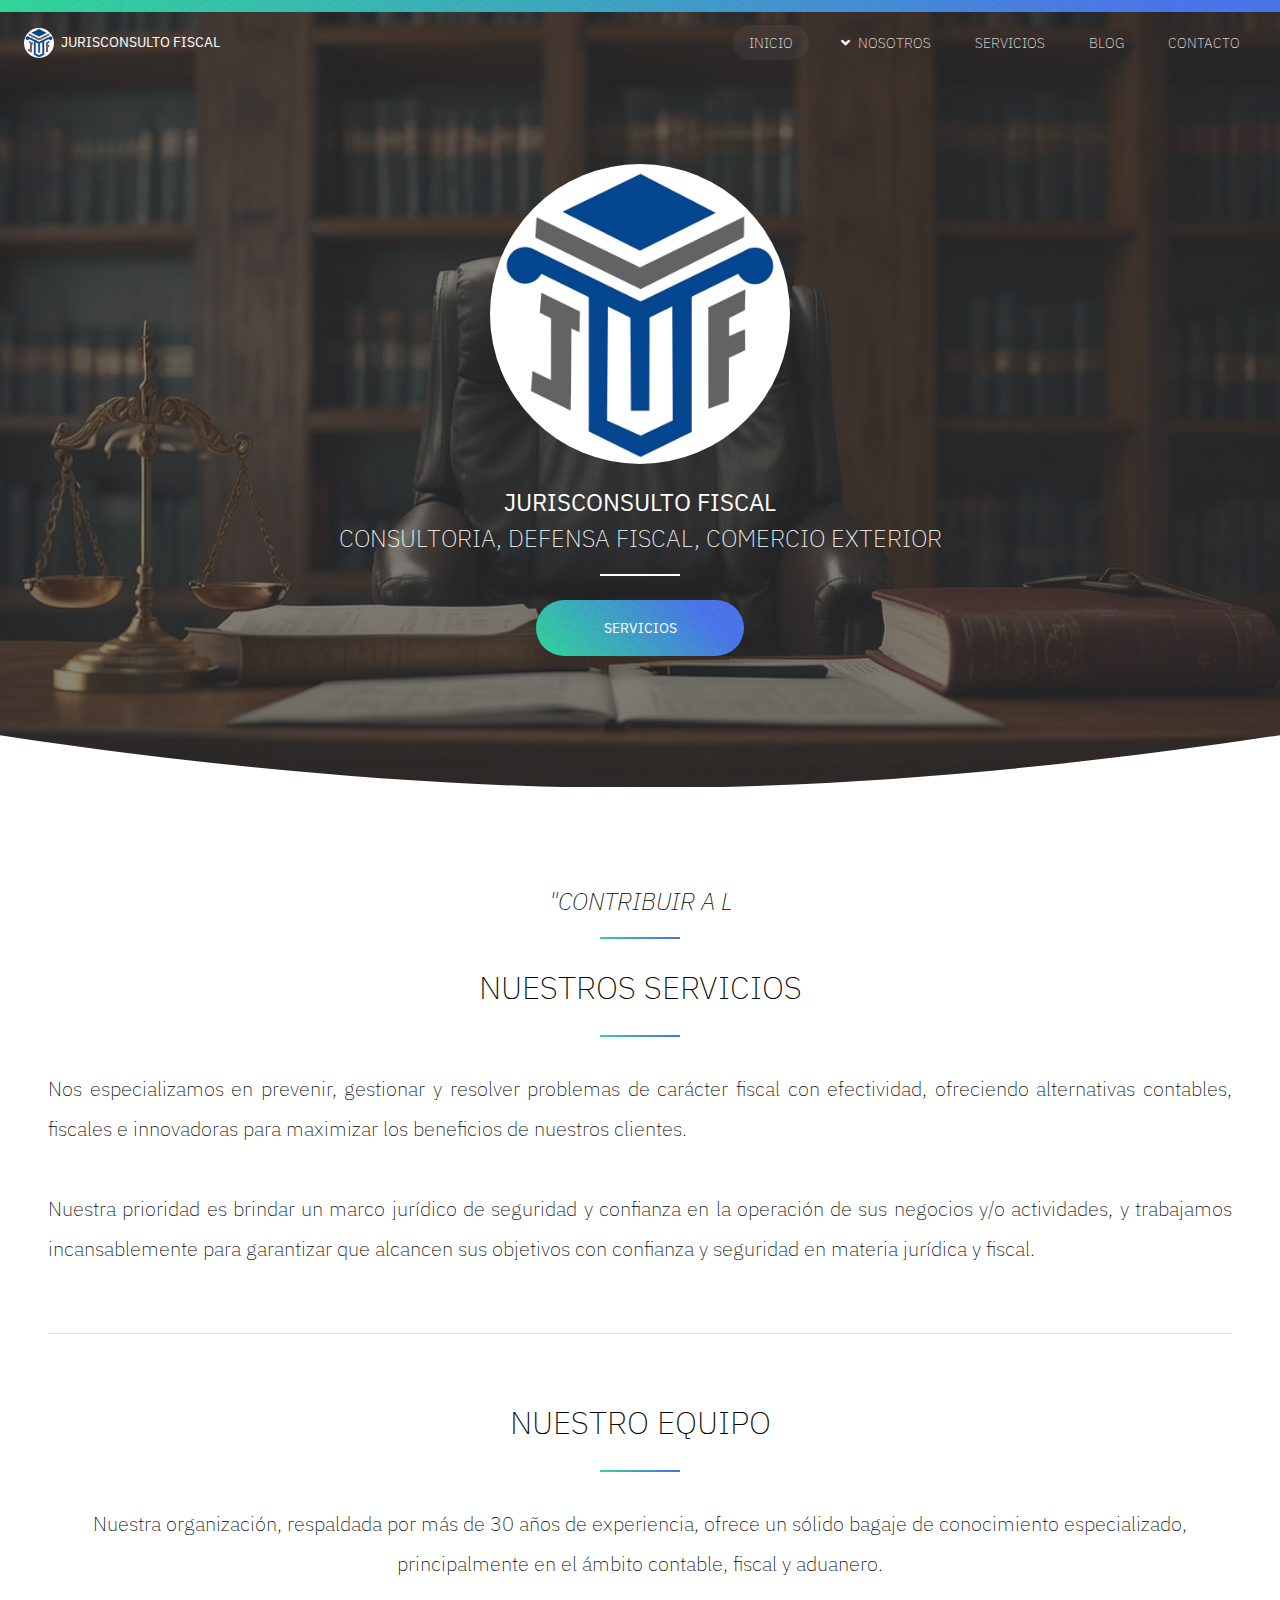
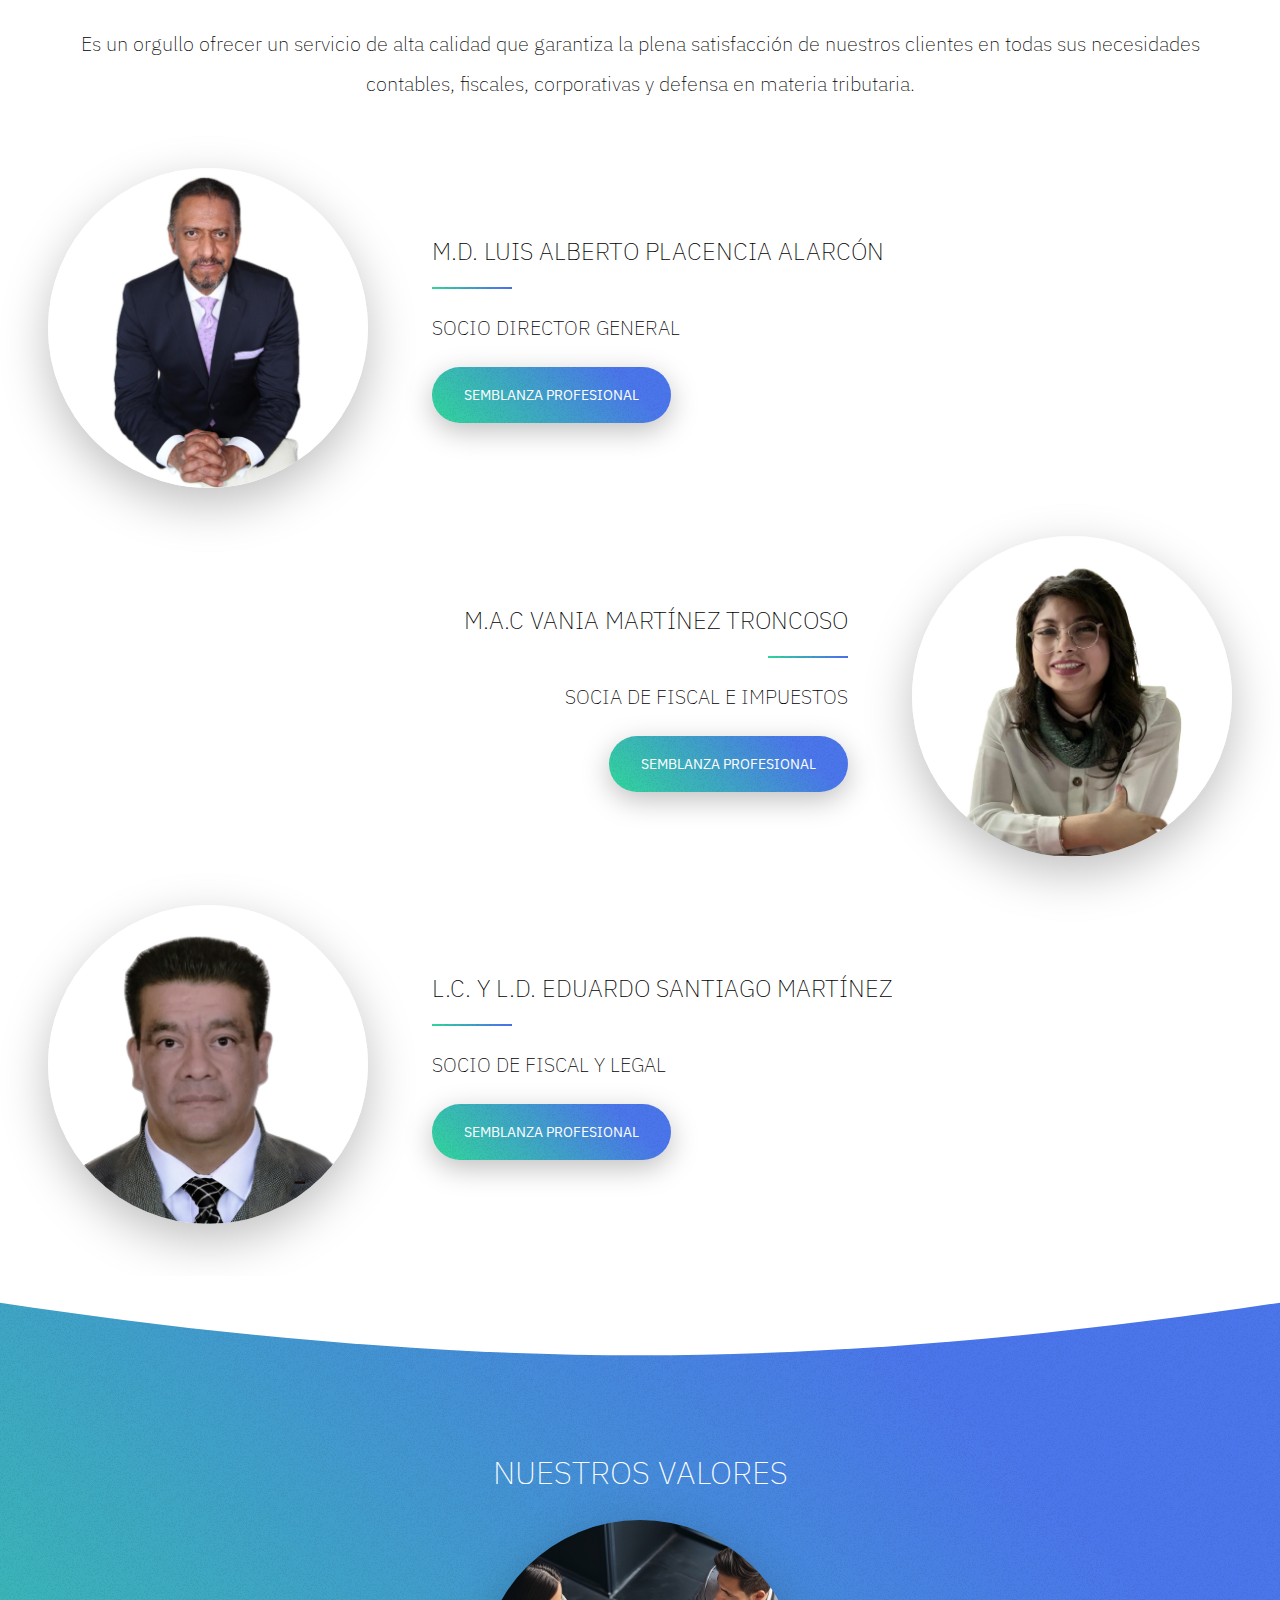
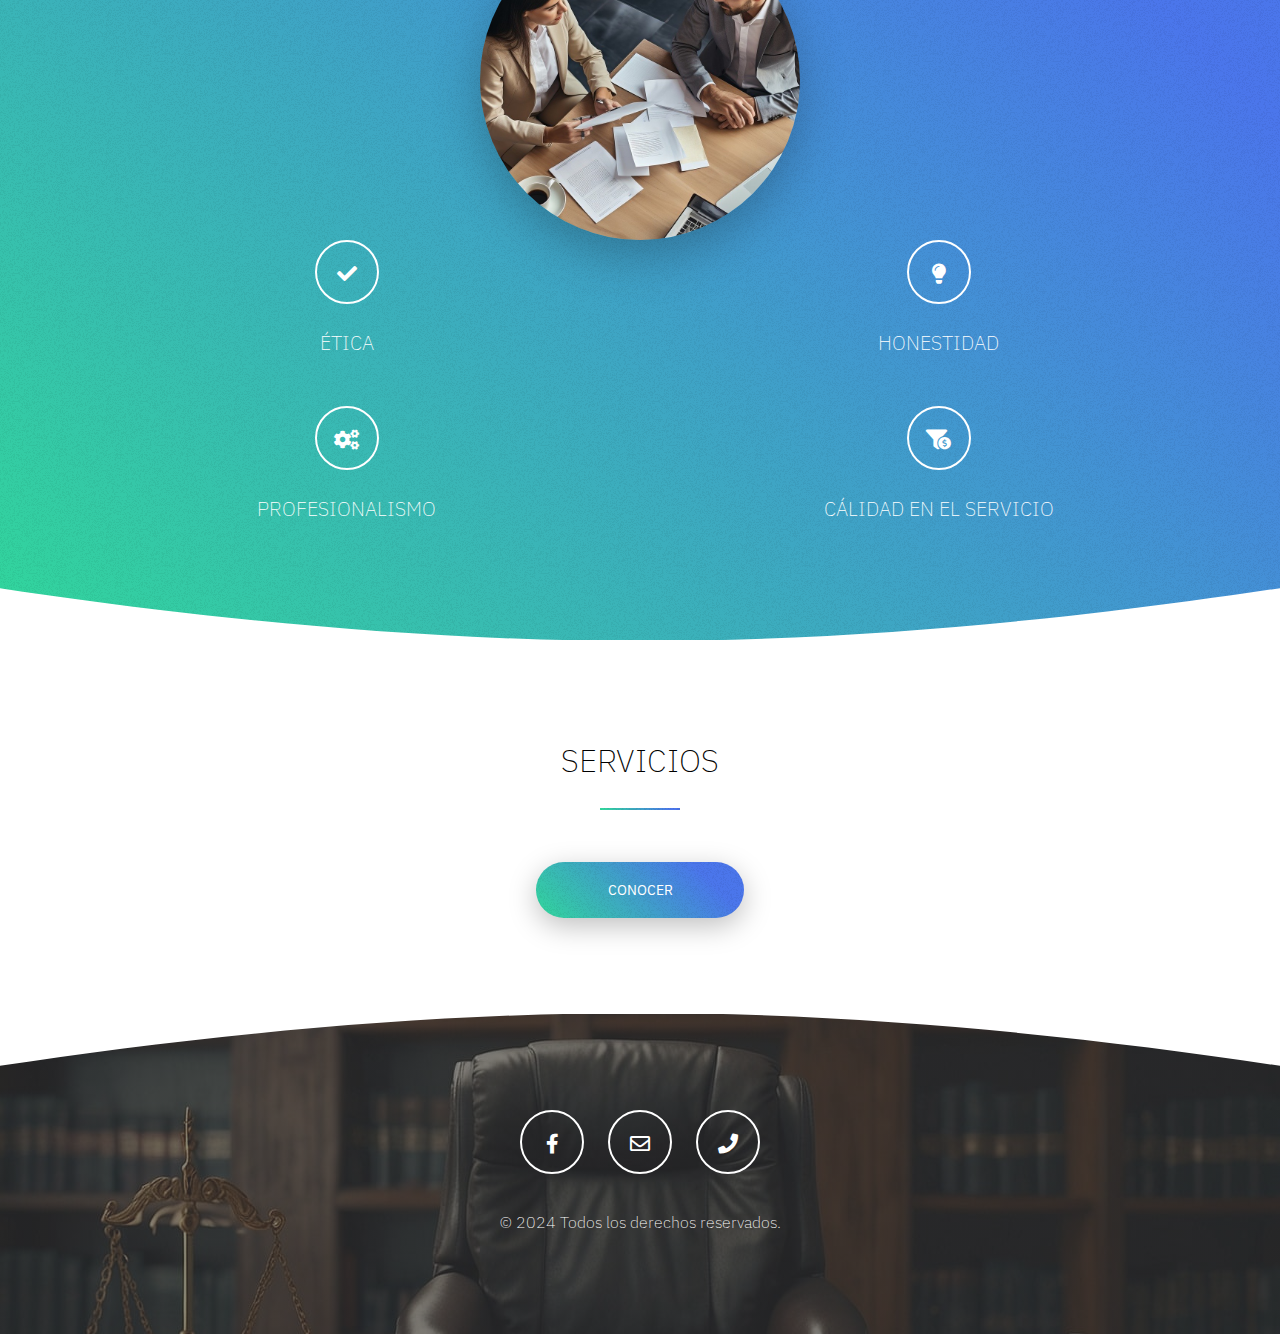
==== commit 780b680c: "Update speed" ====
--- a/index.html
+++ b/index.html
@@ -185,12 +185,6 @@
 							typingElement.textContent += text.charAt(index);
 							index++;
 							setTimeout(type, 50); // Adjust typing speed here
-						} else {
-							setTimeout(() => {
-								typingElement.textContent = ''; // Clear text
-								index = 0; // Reset index
-								type(); // Start typing again
-							}, 1000); // Pause before restarting (1 second delay)
 						}
 					}
 
--- a/assets/css/main.css
+++ b/assets/css/main.css
@@ -3405,7 +3405,7 @@
 		-ms-justify-content: center;
 		justify-content: center;
 		background-attachment: fixed, fixed;
-		background-image: linear-gradient(90deg, rgba(58, 58, 58, 0.6), rgba(58, 58, 58, 0.6)), url("../../images/banner.gif");
+		background-image: linear-gradient(90deg, rgba(58, 58, 58, 0.6), rgba(58, 58, 58, 0.6)), url("../../images/footer.jpg");
 		background-position: center, center;
 		background-repeat: repeat, no-repeat;
 		background-size: auto, cover;
